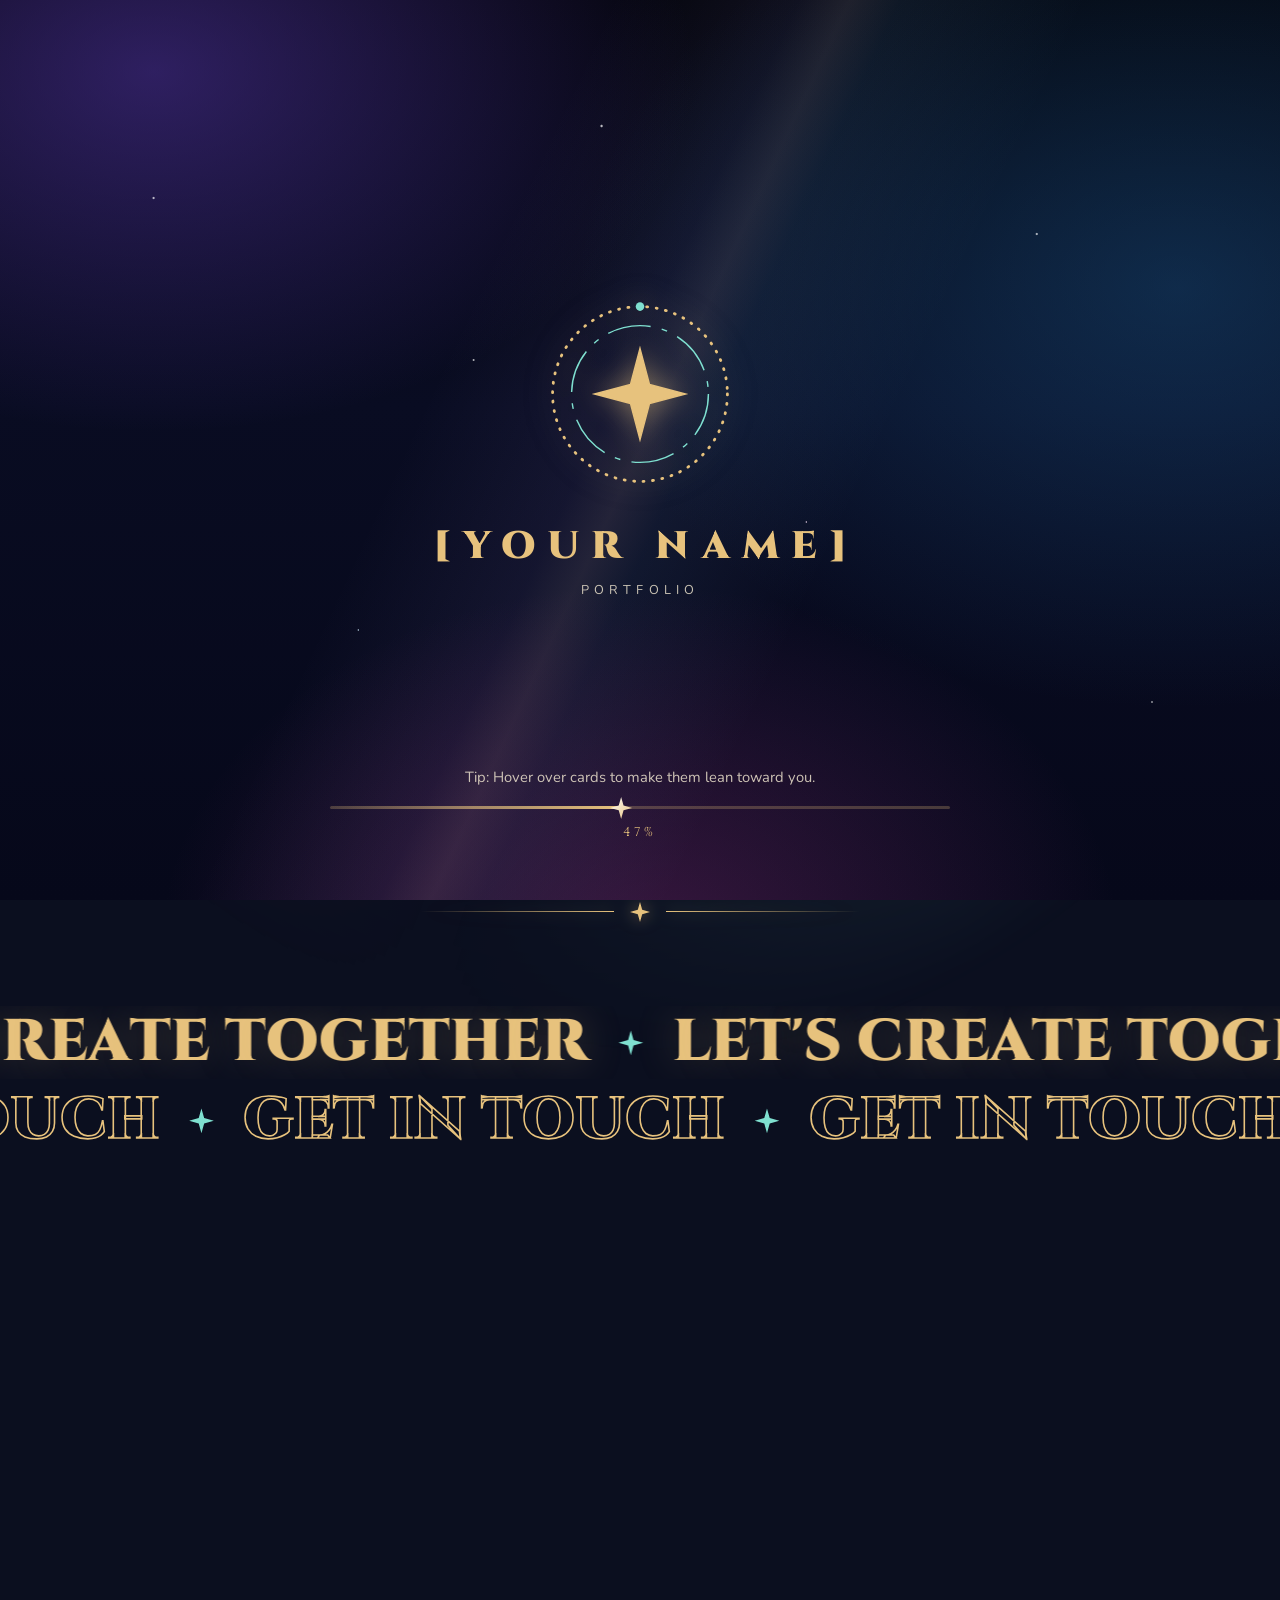
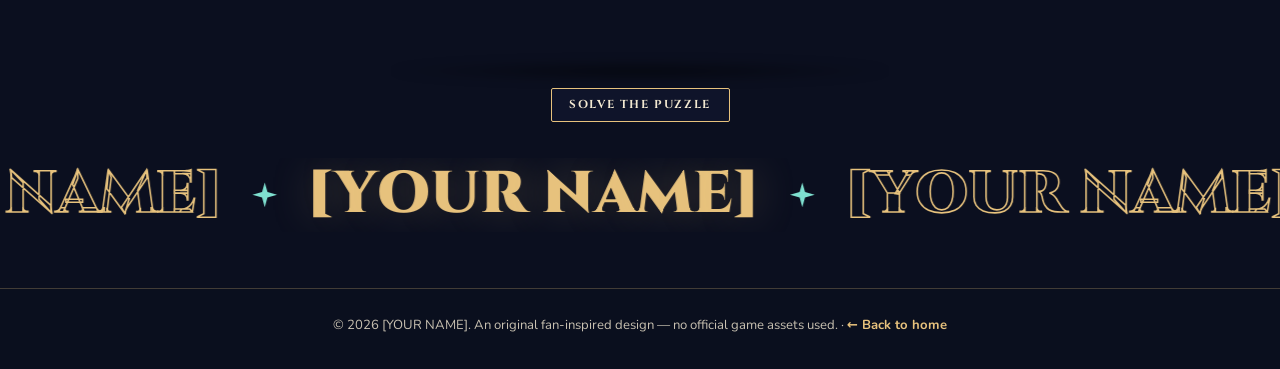
==== work.html @ ecc092e2 "redo some" ====
<!DOCTYPE html>
<!--
  =====================================================================
  GENSHIN-INSPIRED PORTFOLIO  —  PAGE 2 of 2: work.html
  (Showcase + Contact.  Page 1 = index.html has Hero, About, Skills)
  =====================================================================
  QUICK EDIT GUIDE (full details in README.md)
  1. Search this file for "[" to find every placeholder in [BRACKETS].
  2. Every button link is marked with a  🔗  comment.
  3. No inline <style> or <script> is used; everything is linked below.
  =====================================================================
-->
<html lang="en" class="no-js">
<head>
  <meta charset="utf-8">
  <meta name="viewport" content="width=device-width, initial-scale=1">
  <title>Work &amp; Contact — [YOUR NAME]</title>
  <meta name="description" content="[Selected projects by YOUR NAME, and how to get in touch.]">
  <meta name="theme-color" content="#0b0f1f">

  <link rel="preconnect" href="https://fonts.googleapis.com">
  <link rel="preconnect" href="https://fonts.gstatic.com" crossorigin>
  <link href="https://fonts.googleapis.com/css2?family=Cinzel:wght@500;700;900&family=Nunito:wght@400;600;700&display=swap" rel="stylesheet">

  <link rel="stylesheet" href="style.css">

  <script src="js/loader.js"></script>
  <script src="js/theme.js"></script>
  <script src="js/scrollfx.js" defer></script>
  <script src="js/main.js" defer></script>
  <script src="js/meteors.js" defer></script>
  <script src="js/wind.js" defer></script>
  <script src="js/cursor.js" defer></script>
  <script src="js/card3d.js" defer></script>
  <script src="js/puzzle.js" defer></script>
  <script src="js/showcase.js" defer></script>
  <script src="js/marquee.js" defer></script>
</head>

<body>

  <!-- ===== LOADING SCREEN (js/loader.js fills the bar and fades this out) ===== -->
  <div id="loader" role="status" aria-live="polite" aria-label="Loading">
    <div class="ld-sky" aria-hidden="true"></div>
    <div class="ld-center">
      <svg class="ld-emblem" viewBox="0 0 200 200" aria-hidden="true" focusable="false">
        <circle class="r1" cx="100" cy="100" r="92"/>
        <circle class="r2" cx="100" cy="100" r="72"/>
        <g class="orbit"><circle class="orb" cx="100" cy="8" r="4.5"/></g>
        <path class="core" d="M100 52 110 90 148 100 110 110 100 148 90 110 52 100 90 90Z"/>
      </svg>
      <p class="ld-name">[YOUR NAME]</p>
      <p class="ld-sub">Portfolio</p>
    </div>
    <div class="ld-bottom">
      <p class="ld-tip" id="ld-tip">Tip: Hover over cards to make them lean toward you.</p>
      <div class="ld-bar" id="ld-bar"><i></i><b></b></div>
      <p class="ld-pct"><span id="ld-pct">0</span>%</p>
    </div>
  </div>
  <a class="skip-link" href="#showcase">Skip to content</a>

  <div id="bg-base" aria-hidden="true"></div>
  <div id="bg-galaxy" aria-hidden="true"></div>
  <div id="bg-constellation" aria-hidden="true"></div>
  <div id="bg-clouds" aria-hidden="true"></div>
  <div id="bg-scenery" aria-hidden="true"></div>
  <!-- LIGHT mode only: the windmill on the hill (fan spins, tower sways) -->
  <div id="bg-windmill" aria-hidden="true">
    <svg viewBox="0 0 120 170" focusable="false">
      <path d="M38 164 46 74h28l8 90Z" fill="#f6efdc" stroke="#d4a64a" stroke-width="1.5"/>
      <path d="M42 74 60 52l18 22Z" fill="#42a8b8" stroke="#d4a64a" stroke-width="1.2"/>
      <rect x="55" y="132" width="10" height="32" rx="5" fill="#d9c89a"/>
      <rect x="55" y="90" width="10" height="14" rx="2" fill="#9fd8ea"/>
      <g class="wm-fan" fill="#fffaf0" stroke="#d4a64a" stroke-width="1.1">
        <g><rect x="58.5" y="12" width="3" height="54"/><rect x="61.5" y="14" width="13" height="22"/></g>
        <g transform="rotate(90 60 66)"><rect x="58.5" y="12" width="3" height="54"/><rect x="61.5" y="14" width="13" height="22"/></g>
        <g transform="rotate(180 60 66)"><rect x="58.5" y="12" width="3" height="54"/><rect x="61.5" y="14" width="13" height="22"/></g>
        <g transform="rotate(270 60 66)"><rect x="58.5" y="12" width="3" height="54"/><rect x="61.5" y="14" width="13" height="22"/></g>
      </g>
      <circle cx="60" cy="66" r="5" fill="#d4a64a"/>
    </svg>
  </div>
  <canvas id="meteor-canvas" aria-hidden="true"></canvas>
  <canvas id="wind-canvas" aria-hidden="true"></canvas>
  <div id="bg-vignette" aria-hidden="true"></div>

  <!-- ===== NAVBAR ===== -->
  <header class="site-header" id="site-header">
    <div class="nav-inner">
      <a class="brand" href="index.html" aria-label="[YOUR NAME] — back to home page">
        <svg class="brand-star" viewBox="0 0 24 24" aria-hidden="true" focusable="false"><path d="M12 0 15 9 24 12 15 15 12 24 9 15 0 12 9 9Z"/></svg>
        <span>[YOUR NAME]</span>
      </a>

      <nav id="nav-menu" class="nav-links" aria-label="Main">
        <a href="index.html">Home</a>
        <a href="index.html#about">About</a>
        <a href="index.html#skills">Skills</a>
        <a href="#showcase" class="is-active">Work</a>
        <a href="#contact">Contact</a>
      </nav>

      <div class="nav-actions">
        <button class="theme-toggle" id="theme-toggle" type="button" aria-label="Switch to light mode" aria-pressed="false">
          <svg class="icon-sun" viewBox="0 0 24 24" aria-hidden="true" focusable="false"><circle cx="12" cy="12" r="4.2"/><path d="M12 2.5v2.6M12 18.9v2.6M2.5 12h2.6M18.9 12h2.6M5.3 5.3l1.8 1.8M16.9 16.9l1.8 1.8M5.3 18.7l1.8-1.8M16.9 7.1l1.8-1.8"/></svg>
          <svg class="icon-moon" viewBox="0 0 24 24" aria-hidden="true" focusable="false"><path d="M20 14.5A8.5 8.5 0 1 1 9.5 4a7 7 0 0 0 10.5 10.5Z"/></svg>
        </button>
        <button class="nav-toggle" id="nav-toggle" type="button" aria-expanded="false" aria-controls="nav-menu" aria-label="Open menu">
          <span></span><span></span><span></span>
        </button>
      </div>
    </div>
  </header>

  <main>
    <!-- =================== 4. SHOWCASE (one belt) =================== -->
    <section class="section section--wide section--first" id="showcase" aria-labelledby="showcase-title" data-showcase>
      <div class="container">
        <header class="section-head section-head--row reveal">
          <div>
            <p class="eyebrow">✦ Showcase</p>
            <h2 id="showcase-title">Chronicles of Past Journeys</h2>
          </div>
          <div class="showcase-controls">
            <button class="arrow-btn" type="button" data-prev aria-label="Previous projects">
              <svg viewBox="0 0 24 24" aria-hidden="true" focusable="false"><path d="M15 4 7 12l8 8" /></svg>
            </button>
            <button class="arrow-btn" type="button" data-next aria-label="Next projects">
              <svg viewBox="0 0 24 24" aria-hidden="true" focusable="false"><path d="m9 4 8 8-8 8" /></svg>
            </button>
          </div>
        </header>
      </div>

      <div class="showcase-viewport" id="showcase-row-1" data-row data-speed="40"
           tabindex="0" role="region" aria-roledescription="carousel"
           aria-label="Projects carousel. Use the left and right arrow keys to scroll.">
        <ul class="showcase-track">

          <!-- Each <li class="project-slot"> is one card. Copy one to add more. -->
          <li class="project-slot">
            <article class="project-card panel">
              <!-- IMAGE: replace the thumb contents with <img src="images/project-1.jpg" alt="[Describe project 1]"> -->
              <div class="project-thumb"><span>[PROJECT IMAGE 1]</span></div>
              <div class="project-body">
                <h3>[Project Title 1]</h3>
                <p>[One or two sentences describing this project and your role.]</p>
                <!-- 🔗 YOUR LINK: change the href below -->
                <a class="btn btn--small" href="https://example.com/[project-1]" target="_blank" rel="noopener">View project <span aria-hidden="true">→</span></a>
              </div>
            </article>
          </li>

          <li class="project-slot">
            <article class="project-card panel">
              <div class="project-thumb"><span>[PROJECT IMAGE 2]</span></div>
              <div class="project-body">
                <h3>[Project Title 2]</h3>
                <p>[One or two sentences describing this project and your role.]</p>
                <!-- 🔗 YOUR LINK -->
                <a class="btn btn--small" href="https://example.com/[project-2]" target="_blank" rel="noopener">View project <span aria-hidden="true">→</span></a>
              </div>
            </article>
          </li>

          <li class="project-slot">
            <article class="project-card panel">
              <div class="project-thumb"><span>[PROJECT IMAGE 3]</span></div>
              <div class="project-body">
                <h3>[Project Title 3]</h3>
                <p>[One or two sentences describing this project and your role.]</p>
                <!-- 🔗 YOUR LINK -->
                <a class="btn btn--small" href="https://example.com/[project-3]" target="_blank" rel="noopener">View project <span aria-hidden="true">→</span></a>
              </div>
            </article>
          </li>

          <li class="project-slot">
            <article class="project-card panel">
              <div class="project-thumb"><span>[PROJECT IMAGE 4]</span></div>
              <div class="project-body">
                <h3>[Project Title 4]</h3>
                <p>[One or two sentences describing this project and your role.]</p>
                <!-- 🔗 YOUR LINK -->
                <a class="btn btn--small" href="https://example.com/[project-4]" target="_blank" rel="noopener">View project <span aria-hidden="true">→</span></a>
              </div>
            </article>
          </li>

          <li class="project-slot">
            <article class="project-card panel">
              <div class="project-thumb"><span>[PROJECT IMAGE 5]</span></div>
              <div class="project-body">
                <h3>[Project Title 5]</h3>
                <p>[One or two sentences describing this project and your role.]</p>
                <!-- 🔗 YOUR LINK -->
                <a class="btn btn--small" href="https://example.com/[project-5]" target="_blank" rel="noopener">View project <span aria-hidden="true">→</span></a>
              </div>
            </article>
          </li>

          <li class="project-slot">
            <article class="project-card panel">
              <div class="project-thumb"><span>[PROJECT IMAGE 6]</span></div>
              <div class="project-body">
                <h3>[Project Title 6]</h3>
                <p>[One or two sentences describing this project and your role.]</p>
                <!-- 🔗 YOUR LINK -->
                <a class="btn btn--small" href="https://example.com/[project-6]" target="_blank" rel="noopener">View project <span aria-hidden="true">→</span></a>
              </div>
            </article>
          </li>

        </ul>
      </div>
    </section>

    <div class="star-divider" aria-hidden="true"><span></span><i></i><span></span></div>

    <!-- =================== 5. CONTACT + PASSING-BY TEXT =================== -->
    <section class="contact" id="contact" aria-labelledby="contact-title">

      <!-- Passing-by strips (decorative). Each phrase is short so it fits fully on screen.
           Edit the words inside each .m-item. -->
      <div class="marquee-rows" aria-hidden="true">
        <div class="marquee-row" data-marquee data-speed="55" data-dir="1">
          <div class="marquee-track"><div class="marquee-set">
            <span class="m-item m-solid">Let's create together</span><span class="m-star"></span>
          </div></div>
        </div>
        <div class="marquee-row" data-marquee data-speed="45" data-dir="-1">
          <div class="marquee-track"><div class="marquee-set">
            <span class="m-item m-outline">Get in touch</span><span class="m-star"></span>
          </div></div>
        </div>
      </div>

      <!-- 3D floating contact card -->
      <div class="scene3d contact-scene fd-1">
        <div class="float3d">
          <div class="tilt3d" data-tilt-card>
            <span class="plate plate--2" aria-hidden="true"></span>
            <span class="plate plate--1" aria-hidden="true"></span>
            <div class="contact-card panel">
              <p class="eyebrow">✦ Contact</p>
              <h2 id="contact-title">Begin a New Journey</h2>
              <p>[A short message inviting people to reach out — collaborations, jobs, or just to say hello.]</p>

              <!-- 🔗 YOUR LINKS: change each href (the link) AND the [text] shown under the name -->
              <ul class="contact-links">
                <li><a href="mailto:you@example.com">Email <span>[you@example.com]</span></a></li>
                <li><a href="https://github.com/[username]" target="_blank" rel="noopener">GitHub <span>[@username]</span></a></li>
                <li><a href="https://facebook.com/[username]" target="_blank" rel="noopener">Facebook <span>[/username]</span></a></li>
              </ul>
              <span class="sheen" aria-hidden="true"></span>
            </div>
            <span class="depth-star depth-star--a" aria-hidden="true"></span>
            <span class="depth-star depth-star--b" aria-hidden="true"></span>
          </div>
        </div>
        <span class="ground-shadow" aria-hidden="true"></span>
      </div>

      <div class="marquee-rows" aria-hidden="true">
        <div class="marquee-row" data-marquee data-speed="65" data-dir="1">
          <div class="marquee-track"><div class="marquee-set">
            <span class="m-item m-outline">[Your Name]</span><span class="m-star"></span>
            <span class="m-item m-solid">[Your Name]</span><span class="m-star"></span>
          </div></div>
        </div>
      </div>
    </section>
  </main>

  <footer class="site-footer">
    <p>© <span id="year">2026</span> [YOUR NAME]. An original fan-inspired design — no official game assets used. · <a href="index.html">← Back to home</a></p>
  </footer>
</body>
</html>
---- style.css ----
/* =====================================================================
   style.css — Genshin-inspired portfolio
   Dark mode  = deep space / galaxy
   Light mode = Mondstadt sky, hills and passing winds
   =====================================================================
   TABLE OF CONTENTS
   1. Design tokens (colors, fonts, BOTH themes)  <-- EDIT COLORS HERE
   2. Reset, base, text levitate + glow
   3. Background layers (galaxy, clouds, hills, canvases, vignette)
   4. Shared components (panel, galaxy buttons, dividers, 3D scenes)
   5. Navbar + theme toggle
   6. Hero (3D text layers)
   7. About (3D floating photo + stats)
   8. Skills
   9. Showcase carousel
  10. Contact (3D card) + passing-by marquee
  11. Custom cursor
  12. Footer
  13. Responsive breakpoints
  14. Reduced motion
   ===================================================================== */

/* ---------- 1. DESIGN TOKENS ---------- */
:root {
  color-scheme: dark;

  /* Palette (dark theme = default) */
  --navy-900: #0b0f1f;
  --navy-800: #151a33;
  --gold: #e7c27d;
  --gold-deep: #d4a64a;
  --teal: #7fe0d0;       /* Anemo accent */
  --violet: #a98bff;     /* Electro glow */

  /* Same colors as "r,g,b" so we can add transparency: rgba(var(--gold-rgb), .4) */
  --gold-rgb: 231, 194, 125;
  --teal-rgb: 127, 224, 208;
  --violet-rgb: 169, 139, 255;
  --ink-rgb: 11, 15, 31;
  --shadow-rgb: 0, 0, 0;

  /* Text */
  --text: #f3e9d2;
  --text-soft: rgba(243, 233, 210, 0.82);
  --heading: #f3e9d2;
  --text-glow: rgba(231, 194, 125, 0.6);
  --sel-text: #ffffff;

  /* Surfaces */
  --glass: rgba(21, 26, 51, 0.62);
  --glass-strong: rgba(11, 15, 31, 0.78);
  --hairline: rgba(231, 194, 125, 0.45);
  --nav-bg: rgba(11, 15, 31, 0.35);
  --nav-bg-scrolled: rgba(11, 15, 31, 0.8);
  --menu-bg: rgba(11, 15, 31, 0.95);
  --btn-bg: rgba(21, 26, 51, 0.55);
  --round-btn-bg: rgba(21, 26, 51, 0.6);
  --thumb-base: #151a33;
  --footer-bg: rgba(11, 15, 31, 0.6);

  /* Hero name gradient */
  --name-grad: linear-gradient(180deg, #fff6df 0%, #e7c27d 55%, #d4a64a 100%);
  --name-glow: #7fe0d0;

  /* Page background (dark = deep space with nebulae) */
  --bg-base:
    radial-gradient(900px 600px at 12% 8%, rgba(88, 56, 176, 0.5), transparent 60%),
    radial-gradient(1000px 700px at 92% 32%, rgba(28, 96, 150, 0.38), transparent 60%),
    radial-gradient(800px 600px at 50% 105%, rgba(160, 54, 140, 0.32), transparent 60%),
    linear-gradient(115deg, transparent 36%, rgba(180, 160, 255, 0.07) 47%, rgba(255, 230, 255, 0.11) 50%, rgba(140, 200, 255, 0.07) 53%, transparent 64%),
    linear-gradient(180deg, #04050d 0%, #090c22 45%, #06081a 100%);
  --vignette: radial-gradient(ellipse at center, transparent 50%, rgba(2, 3, 10, 0.8) 100%);

  /* Fonts */
  --font-display: 'Cinzel', 'Marcellus', Georgia, serif;
  --font-body: 'Nunito', 'Poppins', system-ui, -apple-system, 'Segoe UI', sans-serif;

  /* Layout */
  --nav-h: 68px;
  --maxw: 1180px;
  --pad-x: clamp(1rem, 4vw, 2.5rem);

  /* Shapes */
  --star-clip: polygon(50% 0%, 61% 39%, 100% 50%, 61% 61%, 50% 100%, 39% 61%, 0% 50%, 39% 39%);
  --corner: url("data:image/svg+xml,%3Csvg xmlns='http://www.w3.org/2000/svg' width='12' height='12' viewBox='0 0 12 12'%3E%3Cpath d='M6 0L12 6L6 12L0 6Z' fill='%23e7c27d'/%3E%3C/svg%3E");

  /* The "galaxy" painted inside buttons on hover (same in both themes) */
  --galaxy:
    radial-gradient(2px 2px at 14% 26%, #fff 40%, transparent 60%),
    radial-gradient(1.5px 1.5px at 34% 72%, #fff 40%, transparent 60%),
    radial-gradient(2px 2px at 58% 30%, #cfeeff 40%, transparent 60%),
    radial-gradient(1.5px 1.5px at 76% 64%, #fff 40%, transparent 60%),
    radial-gradient(2px 2px at 88% 22%, #ffe3fb 40%, transparent 60%),
    radial-gradient(1.5px 1.5px at 46% 50%, #fff 40%, transparent 60%),
    conic-gradient(from 20deg at 50% 50%, #1b1450, #5b3fd0 18%, #1f6f8f 36%, #0e1236 52%, #b04fb0 70%, #3a2a8f 86%, #1b1450);
}

/* Light theme = Mondstadt */
:root[data-theme="light"] {
  color-scheme: light;

  --gold: #b9892c;
  --gold-deep: #9a7020;
  --teal: #138f82;
  --violet: #6f52e6;

  --gold-rgb: 185, 137, 44;
  --teal-rgb: 19, 143, 130;
  --violet-rgb: 111, 82, 230;
  --ink-rgb: 255, 255, 255;
  --shadow-rgb: 40, 80, 110;

  --text: #1f2d4d;
  --text-soft: rgba(31, 45, 77, 0.86);
  --heading: #14234a;
  --text-glow: rgba(19, 143, 130, 0.55);
  --sel-text: #14234a;

  --glass: rgba(255, 255, 255, 0.55);
  --glass-strong: rgba(255, 255, 255, 0.82);
  --hairline: rgba(185, 137, 44, 0.6);
  --nav-bg: rgba(255, 255, 255, 0.4);
  --nav-bg-scrolled: rgba(255, 255, 255, 0.8);
  --menu-bg: rgba(238, 250, 255, 0.97);
  --btn-bg: rgba(255, 255, 255, 0.55);
  --round-btn-bg: rgba(255, 255, 255, 0.65);
  --thumb-base: #dff3ff;
  --footer-bg: rgba(255, 255, 255, 0.55);

  --name-grad: linear-gradient(180deg, #e2b24a 0%, #b9892c 50%, #7d5714 100%);
  --name-glow: #ffffff;

  --bg-base:
    radial-gradient(800px 380px at 18% 12%, rgba(255, 255, 255, 0.95), transparent 70%),
    radial-gradient(900px 460px at 82% 4%, rgba(255, 255, 255, 0.65), transparent 70%),
    linear-gradient(180deg, #68c1f4 0%, #9edcfb 38%, #d3f0ff 72%, #eaf9f0 100%);
  --vignette: radial-gradient(ellipse at center, transparent 60%, rgba(255, 255, 255, 0.3) 100%);
}

/* ---------- 2. RESET, BASE, TEXT LEVITATE + GLOW ---------- */
*, *::before, *::after { box-sizing: border-box; }

html {
  scroll-behavior: smooth;
  -webkit-text-size-adjust: 100%;
  background: var(--navy-900);
}

body {
  margin: 0;
  font-family: var(--font-body);
  font-size: clamp(1rem, 0.95rem + 0.25vw, 1.1rem);
  line-height: 1.7;
  color: var(--text);
  background: transparent;
  overflow-x: hidden;
}
body.no-scroll { overflow: hidden; }

main { position: relative; z-index: 1; }

img, svg { max-width: 100%; }
ul { margin: 0; padding: 0; list-style: none; }
h1, h2, h3, p { margin: 0; }
a { color: var(--gold); text-decoration: none; }

:focus-visible {
  outline: 2px solid var(--teal);
  outline-offset: 3px;
  border-radius: 2px;
}

.skip-link {
  position: fixed; top: -100px; left: 1rem; z-index: 200;
  padding: .6rem 1rem; background: var(--gold); color: #0b0f1f;
  font-weight: 700; border-radius: 4px;
}
.skip-link:focus { top: 1rem; }

/* Highlighting (selecting) text makes it glow gently */
::selection {
  background: rgba(var(--gold-rgb), 0.35);
  color: var(--sel-text);
  text-shadow: 0 0 10px var(--text-glow);
}

/* Hovering text: it levitates a few pixels and glows softly.
   (Uses the separate "translate" property so it never fights the 3D effects.) */
:is(h2, h3, p, .eyebrow, .stat strong, .stat span, .brand span, .hero-name) {
  transition: translate .45s cubic-bezier(.2, .8, .2, 1), text-shadow .45s ease;
}
:is(h2, h3, p, .eyebrow, .stat strong, .stat span, .brand span):hover {
  translate: 0 -3px;
  text-shadow: 0 0 14px var(--text-glow), 0 0 30px rgba(var(--gold-rgb), 0.25);
}
.hero-name:hover { translate: 0 -5px; }
.hero-name .layer-main { transition: filter .45s ease; }
.hero-name:hover .layer-main { filter: drop-shadow(0 0 16px rgba(var(--gold-rgb), 0.6)); }

/* ---------- 3. BACKGROUND LAYERS ---------- */
#bg-base, #bg-galaxy, #bg-constellation, #bg-clouds, #bg-scenery,
#bg-vignette, #meteor-canvas, #wind-canvas {
  position: fixed; pointer-events: none;
}
#bg-base { inset: 0; z-index: -8; background: var(--bg-base); }

/* DARK: slowly turning galaxy */
#bg-galaxy {
  z-index: -7;
  left: 50%; top: 40%;
  width: 125vmax; height: 125vmax;
  margin: -62.5vmax 0 0 -62.5vmax;
  border-radius: 50%;
  background:
    radial-gradient(circle, rgba(255, 240, 220, 0.4) 0, rgba(255, 200, 150, 0.12) 4%, transparent 14%),
    conic-gradient(from 0deg,
      transparent 0deg, rgba(var(--violet-rgb), 0.3) 40deg, transparent 90deg,
      rgba(var(--teal-rgb), 0.22) 150deg, transparent 200deg,
      rgba(235, 110, 190, 0.28) 250deg, transparent 310deg,
      rgba(var(--violet-rgb), 0.22) 340deg, transparent 360deg);
  -webkit-mask-image: radial-gradient(circle, #000 0, rgba(0, 0, 0, 0.8) 25%, transparent 62%);
  mask-image: radial-gradient(circle, #000 0, rgba(0, 0, 0, 0.8) 25%, transparent 62%);
  animation: galaxy-rotate 280s linear infinite;
}
@keyframes galaxy-rotate { to { transform: rotate(360deg); } }

#bg-constellation {
  inset: 0; z-index: -6; opacity: 0.4;
  background-image: url("data:image/svg+xml,%3Csvg xmlns='http://www.w3.org/2000/svg' width='520' height='420' viewBox='0 0 520 420'%3E%3Cg fill='none' stroke='rgb(231,194,125)' stroke-opacity='0.22' stroke-width='1'%3E%3Cpolyline points='40,60 120,110 210,70 300,140 380,90'/%3E%3Cpolyline points='300,140 340,230 430,260 480,200'/%3E%3Cpolyline points='60,300 140,250 220,330 310,310'/%3E%3C/g%3E%3Cg fill='rgb(243,233,210)' fill-opacity='0.55'%3E%3Ccircle cx='40' cy='60' r='2'/%3E%3Ccircle cx='120' cy='110' r='2.5'/%3E%3Ccircle cx='210' cy='70' r='2'/%3E%3Ccircle cx='300' cy='140' r='3'/%3E%3Ccircle cx='380' cy='90' r='2'/%3E%3Ccircle cx='340' cy='230' r='2'/%3E%3Ccircle cx='430' cy='260' r='2.5'/%3E%3Ccircle cx='480' cy='200' r='2'/%3E%3Ccircle cx='60' cy='300' r='2'/%3E%3Ccircle cx='140' cy='250' r='2.5'/%3E%3Ccircle cx='220' cy='330' r='2'/%3E%3Ccircle cx='310' cy='310' r='2'/%3E%3C/g%3E%3C/svg%3E");
  background-size: 520px 420px;
}

/* LIGHT: drifting clouds (the element is 2 screens wide and slides half its width = seamless loop) */
#bg-clouds {
  top: 0; left: 0; height: 60vh; width: 200vw; z-index: -6;
  background:
    radial-gradient(ellipse 200px 60px at 10% 22%, rgba(255, 255, 255, 0.9), transparent 70%),
    radial-gradient(ellipse 280px 80px at 34% 12%, rgba(255, 255, 255, 0.8), transparent 70%),
    radial-gradient(ellipse 240px 70px at 58% 30%, rgba(255, 255, 255, 0.85), transparent 70%),
    radial-gradient(ellipse 320px 90px at 84% 16%, rgba(255, 255, 255, 0.8), transparent 70%);
  background-size: 100vw 100%;
  background-repeat: repeat-x;
  animation: clouds-drift 240s linear infinite;
}
@keyframes clouds-drift { to { transform: translateX(-100vw); } }

/* LIGHT: rolling green hills + windmill (original illustration, drawn in SVG) */
#bg-scenery {
  left: 0; right: 0; bottom: 0; height: min(44vh, 440px); z-index: -5;
  background: url("data:image/svg+xml,%3Csvg xmlns='http://www.w3.org/2000/svg' viewBox='0 0 1440 360' preserveAspectRatio='none'%3E%3Cpath d='M0 200C200 140 380 230 600 190C820 150 1000 230 1200 180C1320 150 1400 190 1440 175L1440 360L0 360Z' fill='%23b9e2c4' fill-opacity='.85'/%3E%3Cpath d='M0 250C240 190 420 290 700 240C960 195 1160 290 1440 225L1440 360L0 360Z' fill='%2398d4a8'/%3E%3Cpath d='M0 300C260 250 520 330 800 290C1060 255 1260 320 1440 280L1440 360L0 360Z' fill='%2378bf8e'/%3E%3C/svg%3E") 85% 100% / cover no-repeat;
}

#meteor-canvas, #wind-canvas { inset: 0; width: 100%; height: 100%; z-index: -4; }
#bg-vignette { inset: 0; z-index: -3; background: var(--vignette); }

/* Cross-fade between the two worlds */
#bg-galaxy, #bg-constellation, #meteor-canvas { opacity: 1; transition: opacity .8s ease; }
#bg-constellation { opacity: 0.4; }
#bg-clouds, #bg-scenery, #wind-canvas { opacity: 0; transition: opacity .8s ease; }
:root[data-theme="light"] #bg-galaxy,
:root[data-theme="light"] #bg-constellation,
:root[data-theme="light"] #meteor-canvas { opacity: 0; }
:root[data-theme="light"] #bg-clouds,
:root[data-theme="light"] #bg-scenery,
:root[data-theme="light"] #wind-canvas { opacity: 1; }

/* ---------- 4. SHARED COMPONENTS ---------- */
.container { max-width: var(--maxw); margin-inline: auto; }

.section {
  position: relative;
  padding: clamp(3.5rem, 9vw, 6.5rem) var(--pad-x);
  scroll-margin-top: var(--nav-h);
}
.section--first { padding-top: calc(var(--nav-h) + clamp(2rem, 6vw, 4rem)); }
.section--wide { padding-inline: 0; }
.section--wide > .container { padding-inline: var(--pad-x); }

.eyebrow {
  font-family: var(--font-display);
  letter-spacing: .3em;
  text-transform: uppercase;
  font-size: .78rem;
  color: var(--teal);
  margin-bottom: .6rem;
}

h2 {
  font-family: var(--font-display);
  font-weight: 700;
  font-size: clamp(1.8rem, 1.2rem + 3vw, 3.1rem);
  line-height: 1.15;
  letter-spacing: .03em;
  color: var(--heading);
}
h3 {
  font-family: var(--font-display);
  font-weight: 700;
  font-size: 1.15rem;
  letter-spacing: .05em;
  color: var(--gold);
}

.section-head { margin-bottom: clamp(2rem, 5vw, 3.2rem); }
.section-head--row {
  display: flex; flex-wrap: wrap; align-items: flex-end;
  justify-content: space-between; gap: 1.2rem;
}

/* Glassmorphism panel with gold hairline + diamond corners */
.panel {
  position: relative;
  background: var(--glass);
  -webkit-backdrop-filter: blur(14px) saturate(120%);
  backdrop-filter: blur(14px) saturate(120%);
  border: 1px solid var(--hairline);
  border-radius: 6px;
  box-shadow:
    0 10px 40px rgba(var(--shadow-rgb), 0.35),
    inset 0 0 0 4px rgba(var(--ink-rgb), 0.35),
    inset 0 0 0 5px rgba(var(--gold-rgb), 0.18);
  transition: box-shadow .35s ease, border-color .35s ease, transform .35s ease;
}
.panel::before {
  content: "";
  position: absolute; inset: -6px;
  pointer-events: none;
  background:
    var(--corner) top left / 12px 12px no-repeat,
    var(--corner) top right / 12px 12px no-repeat,
    var(--corner) bottom left / 12px 12px no-repeat,
    var(--corner) bottom right / 12px 12px no-repeat;
}
.panel:hover {
  border-color: var(--gold);
  box-shadow:
    0 10px 40px rgba(var(--shadow-rgb), 0.35),
    0 0 28px rgba(var(--gold-rgb), 0.3),
    inset 0 0 0 4px rgba(var(--ink-rgb), 0.35),
    inset 0 0 0 5px rgba(var(--gold-rgb), 0.3);
}

/* ----- BUTTONS: galaxy shine on hover -----
   Every button shares this block: .btn, round arrows, contact links, theme toggle, hamburger. */
.btn, .arrow-btn, .contact-links a, .theme-toggle, .nav-toggle {
  position: relative;
  isolation: isolate;
  overflow: hidden;
  -webkit-tap-highlight-color: transparent;
  transition: box-shadow .35s ease, color .3s ease, border-color .3s ease, transform .2s ease;
}
/* the swirling galaxy (a big square that slowly spins behind the label) */
.btn::before, .arrow-btn::before, .contact-links a::before, .theme-toggle::before, .nav-toggle::before {
  content: "";
  position: absolute; z-index: -1;
  left: 50%; top: 50%;
  width: 260%; aspect-ratio: 1;
  margin: -130% 0 0 -130%;
  background: var(--galaxy);
  opacity: 0;
  transition: opacity .4s ease;
  animation: galaxy-spin 10s linear infinite;
}
/* a diagonal shine that sweeps across */
.btn::after, .arrow-btn::after, .contact-links a::after, .theme-toggle::after, .nav-toggle::after {
  content: "";
  position: absolute; z-index: 1; top: 0; bottom: 0; left: 0; width: 45%;
  pointer-events: none;
  background: linear-gradient(100deg, transparent, rgba(255, 255, 255, 0.55), transparent);
  transform: translateX(-170%) skewX(-22deg);
}
@keyframes galaxy-spin { to { transform: rotate(360deg); } }

.btn:hover::before, .btn:focus-visible::before,
.arrow-btn:hover::before, .arrow-btn:focus-visible::before,
.contact-links a:hover::before, .contact-links a:focus-visible::before,
.theme-toggle:hover::before, .theme-toggle:focus-visible::before,
.nav-toggle:hover::before, .nav-toggle:focus-visible::before { opacity: 1; }

.btn:hover::after, .arrow-btn:hover::after, .contact-links a:hover::after,
.theme-toggle:hover::after, .nav-toggle:hover::after {
  transform: translateX(330%) skewX(-22deg);
  transition: transform .9s ease;
}

.btn:hover, .btn:focus-visible,
.arrow-btn:hover, .contact-links a:hover, .theme-toggle:hover, .nav-toggle:hover {
  box-shadow: 0 0 22px rgba(var(--violet-rgb), 0.65), 0 0 46px rgba(var(--teal-rgb), 0.35);
  border-color: #cdbcff;
}
.btn:active, .arrow-btn:active, .contact-links a:active, .theme-toggle:active { transform: scale(.96); }

.btn {
  display: inline-flex; align-items: center; justify-content: center; gap: .5rem;
  padding: .85rem 1.9rem;
  font-family: var(--font-display);
  font-weight: 700; font-size: .85rem;
  letter-spacing: .14em; text-transform: uppercase;
  color: var(--heading);
  background: var(--btn-bg);
  border: 1px solid var(--gold);
  border-radius: 2px;
  cursor: pointer;
}
.btn:hover, .btn:focus-visible { color: #fff; }
.btn--primary { color: #0b0f1f; background: linear-gradient(135deg, #f0cf8c, #d4a64a); }
.btn--primary:hover, .btn--primary:focus-visible { color: #fff; }
.btn--small { padding: .55rem 1.1rem; font-size: .72rem; }

/* Four-pointed star divider between sections */
.star-divider {
  display: flex; align-items: center; justify-content: center; gap: 1rem;
  max-width: 520px; margin: 0 auto; padding-inline: var(--pad-x);
  filter: drop-shadow(0 0 8px rgba(var(--gold-rgb), 0.6));
}
.star-divider span { flex: 1; height: 1px; background: linear-gradient(90deg, transparent, var(--gold)); }
.star-divider span:last-child { background: linear-gradient(270deg, transparent, var(--gold)); }
.star-divider i { display: block; width: 20px; height: 20px; background: var(--gold); clip-path: var(--star-clip); }

/* Scroll reveal (only hides content when JS is running) */
.js .reveal {
  opacity: 0;
  transform: translateY(28px);
  transition: opacity .8s ease, transform .8s ease, box-shadow .35s ease, border-color .35s ease;
  transition-delay: var(--d, 0s);
}
.js .reveal.is-visible { opacity: 1; transform: none; }

/* ----- 3D FLOATING SCENES (photo, stat cards, contact card) -----
   .scene3d  = perspective stage
   .float3d  = gentle bobbing + slow rotation (CSS animation)
   .tilt3d   = leans toward the mouse (card3d.js)
   .plate    = extra layers sitting behind the card for thickness/depth
   .depth-star = little stars floating IN FRONT of the card */
.scene3d { position: relative; perspective: 1100px; }
.float3d, .tilt3d { position: relative; transform-style: preserve-3d; }
.float3d { animation: float3d var(--fdur, 6.5s) ease-in-out var(--fd, 0s) infinite; will-change: transform; }
.tilt3d { transition: transform .35s ease-out; }
.fd-1 { --fdur: 6s;   --fd: 0s; }
.fd-2 { --fdur: 7.2s; --fd: -2.4s; }
.fd-3 { --fdur: 5.6s; --fd: -4s; }
.fd-4 { --fdur: 6.8s; --fd: -1.2s; }
@keyframes float3d {
  0%, 100% { transform: translate3d(0, 0, 0) rotateX(3deg) rotateY(-5deg); }
  50%      { transform: translate3d(0, -14px, 0) rotateX(-3deg) rotateY(5deg); }
}
@keyframes shadow-pulse {
  0%, 100% { transform: scale(1);   opacity: .9; }
  50%      { transform: scale(.8);  opacity: .5; }
}
.plate {
  position: absolute; inset: 0; pointer-events: none;
  border: 1px solid var(--hairline);
  border-radius: 6px;
  background: rgba(var(--gold-rgb), 0.1);
  transform: translate3d(var(--po, 14px), var(--po, 14px), var(--pz, -34px));
}
.plate--2 {
  opacity: .6;
  transform: translate3d(calc(var(--po, 14px) * 2), calc(var(--po, 14px) * 2), calc(var(--pz, -34px) * 2));
}
.ground-shadow {
  position: absolute; left: 10%; right: 10%; bottom: -30px; height: 22px;
  border-radius: 50%; pointer-events: none;
  background: radial-gradient(ellipse at center, rgba(var(--shadow-rgb), 0.5), transparent 70%);
  filter: blur(5px);
  animation: shadow-pulse var(--fdur, 6.5s) ease-in-out var(--fd, 0s) infinite;
}
.depth-star {
  position: absolute; pointer-events: none;
  width: 22px; height: 22px;
  background: linear-gradient(135deg, #fff3cf, var(--gold));
  clip-path: var(--star-clip);
  transform: translate3d(0, 0, 70px);
}
.depth-star--a { top: -12px; right: -10px; }
.depth-star--b { bottom: 18px; left: -14px; width: 14px; height: 14px; transform: translate3d(0, 0, 50px); }
.sheen {
  position: absolute; inset: 0; border-radius: inherit; pointer-events: none;
  background: radial-gradient(circle at var(--mx, 30%) var(--my, 20%), rgba(255, 255, 255, 0.28), transparent 55%);
}

/* ---------- 5. NAVBAR + THEME TOGGLE ---------- */
.site-header {
  position: fixed; inset: 0 0 auto 0; z-index: 100;
  height: var(--nav-h);
  display: flex; align-items: center;
  padding-inline: var(--pad-x);
  background: var(--nav-bg);
  -webkit-backdrop-filter: blur(12px);
  backdrop-filter: blur(12px);
  border-bottom: 1px solid rgba(var(--gold-rgb), 0.2);
  transition: background .3s ease, box-shadow .3s ease;
}
.site-header.is-scrolled { background: var(--nav-bg-scrolled); box-shadow: 0 6px 30px rgba(var(--shadow-rgb), 0.35); }
.nav-inner {
  width: 100%; max-width: var(--maxw); margin-inline: auto;
  display: flex; align-items: center; justify-content: space-between; gap: 1rem;
}
.brand {
  display: inline-flex; align-items: center; gap: .6rem;
  font-family: var(--font-display); font-weight: 700;
  letter-spacing: .12em; text-transform: uppercase;
  color: var(--heading); font-size: .95rem;
}
.brand-star { width: 20px; height: 20px; fill: var(--gold); filter: drop-shadow(0 0 6px rgba(var(--gold-rgb), 0.8)); }

.nav-actions { display: flex; align-items: center; gap: .6rem; }

.nav-toggle, .theme-toggle {
  position: relative; width: 44px; height: 44px; padding: 0;
  display: grid; place-items: center;
  border: 1px solid var(--hairline); border-radius: 50%;
  background: var(--round-btn-bg); cursor: pointer;
}
.theme-toggle svg { width: 22px; height: 22px; fill: none; stroke: var(--gold); stroke-width: 1.8; stroke-linecap: round; stroke-linejoin: round; transition: stroke .3s ease, transform .5s ease; }
.theme-toggle:hover svg { stroke: #fff; transform: rotate(25deg); }
/* show the icon of the mode you will switch TO */
.theme-toggle .icon-moon { display: none; }
:root[data-theme="light"] .theme-toggle .icon-moon { display: block; }
:root[data-theme="light"] .theme-toggle .icon-sun { display: none; }

/* Hamburger (mobile) */
.nav-toggle span {
  position: absolute; left: 12px; right: 12px; height: 2px;
  background: var(--gold); border-radius: 2px;
  transition: transform .3s ease, opacity .2s ease, top .3s ease, background .3s ease;
}
.nav-toggle:hover span { background: #fff; }
.nav-toggle span:nth-child(1) { top: 15px; }
.nav-toggle span:nth-child(2) { top: 21px; }
.nav-toggle span:nth-child(3) { top: 27px; }
.nav-open .nav-toggle span:nth-child(1) { top: 21px; transform: rotate(45deg); }
.nav-open .nav-toggle span:nth-child(2) { opacity: 0; }
.nav-open .nav-toggle span:nth-child(3) { top: 21px; transform: rotate(-45deg); }

/* Mobile dropdown menu */
.nav-links {
  position: absolute; top: 100%; left: 0; right: 0;
  display: flex; flex-direction: column; gap: .2rem;
  padding: 1rem var(--pad-x) 1.5rem;
  background: var(--menu-bg);
  border-bottom: 1px solid var(--hairline);
  opacity: 0; visibility: hidden; transform: translateY(-10px);
  transition: opacity .3s ease, transform .3s ease, visibility .3s;
}
.nav-open .nav-links { opacity: 1; visibility: visible; transform: none; }

.nav-links a {
  position: relative;
  padding: .7rem 1rem;
  font-family: var(--font-display); font-weight: 600;
  letter-spacing: .14em; text-transform: uppercase; font-size: .85rem;
  color: var(--text-soft);
  transition: color .25s ease;
}
.nav-links a::after {
  content: "";
  position: absolute; left: 50%; bottom: .25rem;
  width: 0; height: 2px;
  background: linear-gradient(90deg, transparent, var(--gold), transparent);
  transition: width .3s ease, left .3s ease;
}
.nav-links a:hover, .nav-links a.is-active { color: var(--gold); }
.nav-links a:hover::after, .nav-links a.is-active::after { width: 70%; left: 15%; }

/* ---------- 6. HERO ---------- */
.hero {
  position: relative;
  min-height: 100vh; min-height: 100svh;
  display: grid; place-items: center;
  padding: calc(var(--nav-h) + 2rem) var(--pad-x) 3rem;
  text-align: center;
  scroll-margin-top: 0;
}
.hero-stage { perspective: 1000px; width: 100%; max-width: 1000px; padding: 1.5rem 0; }
.hero-text { transform-style: preserve-3d; will-change: transform; }
.hero-text > * { animation: fade-in 1.1s ease both; }
.hero-text > :nth-child(2) { animation-delay: .15s; }
.hero-text > :nth-child(3) { animation-delay: .3s; }
.hero-text > :nth-child(4) { animation-delay: .45s; }
@keyframes fade-in { from { opacity: 0; } to { opacity: 1; } }

.hero-eyebrow {
  font-family: var(--font-display);
  letter-spacing: .35em; text-transform: uppercase;
  font-size: clamp(.7rem, .6rem + .6vw, .95rem);
  color: var(--teal);
  margin-bottom: 1rem;
}
.hero-name {
  position: relative;
  display: block;
  font-family: var(--font-display); font-weight: 900;
  font-size: clamp(2.6rem, 1rem + 9vw, 7.2rem);
  line-height: 1.05; letter-spacing: .04em; text-transform: uppercase;
  transform-style: preserve-3d;
  margin-bottom: 1.2rem;
}
.layer { display: block; will-change: transform; }
.layer-main {
  position: relative;
  background: var(--name-grad);
  -webkit-background-clip: text; background-clip: text;
  -webkit-text-fill-color: transparent; color: transparent;
}
.layer-glow, .layer-shadow { position: absolute; inset: 0; width: 100%; pointer-events: none; user-select: none; }
.layer-glow { color: var(--name-glow); filter: blur(16px); opacity: .6; }
.layer-shadow {
  color: rgba(var(--gold-rgb), 0.4);
  text-shadow:
    1px 1px 0 rgba(var(--teal-rgb), .45),
    2px 2px 0 rgba(var(--teal-rgb), .40),
    3px 3px 0 rgba(var(--teal-rgb), .35),
    4px 4px 0 rgba(var(--teal-rgb), .30),
    5px 5px 0 rgba(var(--teal-rgb), .25),
    6px 6px 0 rgba(var(--teal-rgb), .20),
    8px 8px 0 rgba(var(--teal-rgb), .14),
    10px 10px 0 rgba(var(--teal-rgb), .08);
}
.hero-tagline { max-width: 40ch; margin: 0 auto 2rem; font-size: clamp(1.05rem, .95rem + .7vw, 1.4rem); color: var(--text-soft); }
.hero-cta { display: flex; flex-wrap: wrap; justify-content: center; gap: 1rem; }

/* ---------- 7. ABOUT ---------- */
.about-grid { display: grid; gap: clamp(2.5rem, 6vw, 3.5rem); align-items: center; }

.photo-scene { width: min(100%, 340px); justify-self: center; padding-bottom: 36px; }
.photo-card { margin: 0; padding: .8rem; }
.photo-placeholder {
  display: grid; place-items: center;
  aspect-ratio: 4 / 5;
  border-radius: 3px;
  border: 1px solid rgba(var(--gold-rgb), 0.35);
  background:
    radial-gradient(circle at 30% 20%, rgba(var(--violet-rgb), 0.35), transparent 55%),
    radial-gradient(circle at 70% 85%, rgba(var(--teal-rgb), 0.28), transparent 55%),
    var(--thumb-base);
  font-family: var(--font-display); letter-spacing: .2em; color: var(--gold); text-align: center;
}
.photo-card img { display: block; width: 100%; height: auto; aspect-ratio: 4 / 5; object-fit: cover; border-radius: 3px; }

.about-copy > * + * { margin-top: 1rem; }
.about-copy .lead {
  font-family: var(--font-display);
  font-size: clamp(1.2rem, 1rem + 1vw, 1.65rem);
  line-height: 1.4; color: var(--gold);
}
.stats {
  --po: 7px; --pz: -22px;
  display: grid; grid-template-columns: repeat(3, 1fr);
  gap: 1.2rem; margin-top: 2.4rem !important;
}
.stats .scene3d { padding-bottom: 16px; perspective: 700px; }
.stats .ground-shadow { bottom: -4px; height: 12px; }
.stat { padding: 1rem .6rem; text-align: center; }
.stat strong {
  display: block;
  font-family: var(--font-display); font-weight: 900;
  font-size: clamp(1.6rem, 1.1rem + 2vw, 2.4rem);
  color: var(--gold); line-height: 1.1;
}
.stat span { font-size: .8rem; color: var(--text-soft); letter-spacing: .05em; }

/* ---------- 8. SKILLS ---------- */
.skills-grid { display: grid; gap: 1.6rem; grid-template-columns: 1fr; }
.skill-card { padding: 1.6rem 1.5rem 1.8rem; }
.skill-card:hover { transform: translateY(-4px); }
.skill-card h3 { margin: .6rem 0 .5rem; }
.skill-card p { font-size: .95rem; color: var(--text-soft); }

.constellation { width: 100%; max-width: 160px; height: auto; display: block; overflow: visible; }
.constellation polyline { fill: none; stroke: rgba(var(--gold-rgb), 0.6); stroke-width: 1; stroke-dasharray: 4 4; }
.constellation circle { fill: var(--gold); filter: drop-shadow(0 0 4px var(--gold)); animation: twinkle 3.2s ease-in-out infinite; }
.constellation circle:nth-of-type(2n) { animation-delay: -1.1s; fill: var(--teal); filter: drop-shadow(0 0 4px var(--teal)); }
.constellation circle:nth-of-type(3n) { animation-delay: -2.1s; }
@keyframes twinkle { 0%, 100% { opacity: .45; } 50% { opacity: 1; } }

.page-cta { display: flex; justify-content: center; margin-top: clamp(2.2rem, 5vw, 3.2rem); }

/* ---------- 9. SHOWCASE CAROUSEL ---------- */
.showcase-controls { display: flex; gap: .7rem; }
.arrow-btn {
  width: 46px; height: 46px; padding: 0; display: grid; place-items: center;
  border: 1px solid var(--gold); border-radius: 50%;
  background: var(--round-btn-bg); cursor: pointer;
}
.arrow-btn svg { width: 22px; height: 22px; fill: none; stroke: var(--gold); stroke-width: 2; stroke-linecap: round; stroke-linejoin: round; transition: stroke .3s ease; }
.arrow-btn:hover svg { stroke: #fff; }

.showcase-viewport {
  --card-w: clamp(250px, 72vw, 340px);
  position: relative;
  overflow: hidden;
  padding-block: 1.6rem;
  touch-action: pan-y;
  cursor: grab;
  -webkit-mask-image: linear-gradient(90deg, transparent 0, #000 9%, #000 91%, transparent 100%);
  mask-image: linear-gradient(90deg, transparent 0, #000 9%, #000 91%, transparent 100%);
}
.showcase-viewport.is-dragging { cursor: grabbing; user-select: none; }
.showcase-track { position: relative; display: flex; gap: 1.5rem; width: max-content; will-change: transform; }
.project-slot { --glow: 0; flex: 0 0 var(--card-w); width: var(--card-w); will-change: transform; }
.project-slot .project-card { --glow: inherit; }
.project-card {
  --glow: 0;
  height: 100%;
  display: flex; flex-direction: column;
  box-shadow:
    0 10px 40px rgba(var(--shadow-rgb), 0.35),
    0 0 calc(var(--glow, 0) * 34px) rgba(var(--gold-rgb), calc(var(--glow, 0) * 0.4)),
    inset 0 0 0 4px rgba(var(--ink-rgb), 0.35),
    inset 0 0 0 5px rgba(var(--gold-rgb), 0.18);
}
.project-thumb {
  position: relative;
  display: grid; place-items: center;
  aspect-ratio: 16 / 10; overflow: hidden;
  margin: .7rem .7rem 0;
  border: 1px solid rgba(var(--gold-rgb), 0.35);
  border-radius: 3px;
  background: linear-gradient(135deg, rgba(var(--violet-rgb), 0.4), rgba(var(--teal-rgb), 0.28)), var(--thumb-base);
  font-family: var(--font-display); letter-spacing: .18em; font-size: .8rem; color: var(--gold);
}
.project-thumb::after { content: ""; position: absolute; right: 12px; top: 12px; width: 16px; height: 16px; background: var(--gold); clip-path: var(--star-clip); opacity: .8; }
.project-thumb img { position: absolute; inset: 0; width: 100%; height: 100%; object-fit: cover; }
.project-body { display: flex; flex-direction: column; align-items: flex-start; gap: .7rem; padding: 1.1rem 1.2rem 1.3rem; flex: 1; }
.project-body p { font-size: .92rem; color: var(--text-soft); line-height: 1.55; }
.project-body .btn { margin-top: auto; }
.project-card:hover { transform: translateY(-4px); }

/* ---------- 10. CONTACT (3D card) + MARQUEE ---------- */
.contact {
  position: relative;
  min-height: 100vh; min-height: 100svh;
  display: flex; flex-direction: column; justify-content: center; align-items: center;
  gap: clamp(1.4rem, 4vh, 2.6rem);
  padding: calc(var(--nav-h) + 1rem) 0 3.5rem;
  overflow: hidden;
  scroll-margin-top: 0;
}
.marquee-rows { width: 100%; display: flex; flex-direction: column; gap: .3rem; pointer-events: none; }
.marquee-row { overflow: hidden; white-space: nowrap; width: 100%; }
/* Small enough that a full phrase always fits on screen */
.marquee-track {
  display: flex; align-items: center; width: max-content;
  font-family: var(--font-display); font-weight: 900;
  font-size: clamp(1.1rem, 4.6vw, 4.5rem);
  line-height: 1.25;
  will-change: transform;
}
.marquee-set { display: flex; align-items: center; flex: none; }
.m-item { text-transform: uppercase; padding-inline: .15em; }
.m-solid { color: var(--gold); text-shadow: 0 0 40px rgba(var(--gold-rgb), 0.25); }
.m-outline { color: transparent; -webkit-text-stroke: 1px var(--gold); }
.m-star { flex: none; display: block; width: .42em; height: .42em; margin-inline: .35em; background: var(--teal); clip-path: var(--star-clip); }

.contact-scene { width: min(calc(100% - 2 * var(--pad-x)), 640px); padding-bottom: 38px; }
.contact-card { padding: clamp(1.8rem, 5vw, 3rem); text-align: center; background: var(--glass-strong); }
.contact-card h2 { margin-bottom: .8rem; }
.contact-card > p:not(.eyebrow) { color: var(--text-soft); }
.contact-links { display: grid; gap: .8rem; margin-top: 1.8rem; grid-template-columns: 1fr; }
.contact-links a {
  display: flex; flex-direction: column; align-items: center; gap: .1rem;
  padding: .8rem 1rem;
  font-family: var(--font-display); letter-spacing: .12em; text-transform: uppercase; font-size: .85rem;
  color: var(--gold);
  border: 1px solid rgba(var(--gold-rgb), 0.5); border-radius: 2px;
  background: var(--btn-bg);
}
.contact-links a span { font-family: var(--font-body); letter-spacing: .02em; text-transform: none; font-size: .85rem; color: var(--text-soft); transition: color .3s ease; }
.contact-links a:hover, .contact-links a:focus-visible { color: #fff; }
.contact-links a:hover span, .contact-links a:focus-visible span { color: rgba(255, 255, 255, 0.88); }

/* ---------- 11. CUSTOM CURSOR ---------- */
html.custom-cursor, html.custom-cursor * { cursor: none !important; }

.cursor {
  position: fixed; top: 0; left: 0;
  pointer-events: none;
  z-index: 10000;
  opacity: 0;
  transition: opacity .25s ease;
  will-change: transform;
}
.cursor.is-on { opacity: 1; }
.cursor__inner { display: block; transition: transform .3s cubic-bezier(.2, .8, .2, 1), color .25s ease; }
.cursor svg { display: block; width: 100%; height: 100%; overflow: visible; }

.cursor-star { width: 22px; height: 22px; margin: -11px 0 0 -11px; }
.cursor-star .cursor__inner { width: 100%; height: 100%; color: var(--gold); }
.cursor-star svg { fill: currentColor; filter: drop-shadow(0 0 6px rgba(var(--gold-rgb), 0.85)); }

.cursor-ring { width: 46px; height: 46px; margin: -23px 0 0 -23px; z-index: 9999; }
.cursor-ring .cursor__inner {
  width: 100%; height: 100%; color: var(--gold);
  background: radial-gradient(circle, rgba(var(--gold-rgb), 0.16), transparent 65%);
  border-radius: 50%;
}
.cursor-ring svg { fill: none; stroke: currentColor; stroke-width: 1; opacity: .5; animation: spin 14s linear infinite; }
@keyframes spin { to { transform: rotate(360deg); } }

.cursor.is-hover .cursor__inner { color: var(--teal); }
.cursor-star.is-hover .cursor__inner { transform: scale(1.9) rotate(45deg); }
.cursor-ring.is-hover .cursor__inner { transform: scale(1.5); }
.cursor-star.is-down .cursor__inner { transform: scale(.7); }
.cursor-star.is-hover.is-down .cursor__inner { transform: scale(1.4) rotate(90deg); }

.cursor-fx { position: fixed; inset: 0; width: 100%; height: 100%; pointer-events: none; z-index: 9998; }

/* ---------- 12. FOOTER ---------- */
.site-footer {
  position: relative; z-index: 1;
  padding: 1.6rem var(--pad-x) 2rem;
  text-align: center; font-size: .82rem; color: var(--text-soft);
  border-top: 1px solid rgba(var(--gold-rgb), 0.25);
  background: var(--footer-bg);
}
.site-footer a { font-weight: 700; }

/* ---------- 13. RESPONSIVE (mobile-first) ---------- */
@media (min-width: 640px) {
  .contact-links { grid-template-columns: repeat(3, 1fr); }
  .m-outline { -webkit-text-stroke-width: 1.3px; }
}
@media (min-width: 860px) {
  .nav-toggle { display: none; }
  .nav-links {
    position: static; flex-direction: row; gap: .1rem;
    padding: .3rem .6rem;
    background: var(--nav-bg);
    border: 1px solid var(--hairline); border-radius: 999px;
    -webkit-backdrop-filter: blur(10px); backdrop-filter: blur(10px);
    opacity: 1; visibility: visible; transform: none;
  }
  .about-grid { grid-template-columns: 0.8fr 1.2fr; }
  .photo-scene { justify-self: start; }
  .skills-grid { grid-template-columns: repeat(3, 1fr); }
}
@media (min-width: 1024px) {
  .showcase-viewport { --card-w: 340px; }
  .m-outline { -webkit-text-stroke-width: 1.6px; }
}

/* ---------- 14. REDUCED MOTION ---------- */
@media (prefers-reduced-motion: reduce) {
  html { scroll-behavior: auto; }
  *, *::before, *::after {
    animation-duration: 0.01ms !important;
    animation-iteration-count: 1 !important;
    transition-duration: 0.01ms !important;
  }
  .js .reveal { opacity: 1; transform: none; }
  .constellation circle { animation: none; opacity: 1; }
  .cursor-ring svg { animation: none; }
  .float3d, .ground-shadow, #bg-galaxy, #bg-clouds { animation: none; }
  :is(h2, h3, p, .eyebrow, .stat strong, .stat span, .brand span):hover,
  .hero-name:hover { translate: none; }
}

/* =====================================================================
   15. MOTION PACK
   loader · floating text · hero letters · light-mode hero · windmill ·
   traveler · Mondstadt buttons · windmill cursor · scroll animations
   ===================================================================== */

/* ----- 15a. LOADING SCREEN (js/loader.js) ----- */
#loader { display: none; }
html.is-loading { overflow: hidden; }
html.is-loading #loader {
  position: fixed; inset: 0; z-index: 20000;
  display: flex; flex-direction: column; align-items: center; justify-content: center;
  background: var(--bg-base);
  color: var(--text); text-align: center;
  transition: opacity .8s ease, transform .9s ease;
}
html.is-ready #loader { opacity: 0; transform: scale(1.08); pointer-events: none; }
html.is-loading .hero-text > * { animation-play-state: paused; }   /* hero intro starts after the loader */
.ld-sky {
  position: absolute; inset: 0; pointer-events: none;
  background-image:
    radial-gradient(1.6px 1.6px at 12% 22%, #fff, transparent), radial-gradient(1.2px 1.2px at 28% 70%, #cfeeff, transparent),
    radial-gradient(1.8px 1.8px at 47% 14%, #fff, transparent), radial-gradient(1.2px 1.2px at 63% 58%, #ffe3fb, transparent),
    radial-gradient(1.6px 1.6px at 81% 26%, #fff, transparent), radial-gradient(1.2px 1.2px at 90% 78%, #fff, transparent),
    radial-gradient(1.4px 1.4px at 37% 40%, #fff, transparent);
  animation: twinkle 3.4s ease-in-out infinite;
}
:root[data-theme="light"] .ld-sky {
  background-image:
    radial-gradient(ellipse 200px 54px at 18% 24%, rgba(255, 255, 255, .95), transparent 70%),
    radial-gradient(ellipse 260px 66px at 76% 16%, rgba(255, 255, 255, .9), transparent 70%),
    radial-gradient(ellipse 220px 58px at 60% 66%, rgba(255, 255, 255, .7), transparent 70%);
  animation: ld-clouds 9s ease-in-out infinite;
}
@keyframes ld-clouds { 50% { transform: translateX(26px); } }
.ld-center { position: relative; display: flex; flex-direction: column; align-items: center; }
.ld-emblem { width: clamp(130px, 24vw, 190px); height: auto; overflow: visible; filter: drop-shadow(0 0 14px rgba(var(--gold-rgb), .55)); }
.ld-emblem * { transform-box: view-box; transform-origin: 100px 100px; }
.ld-emblem circle, .ld-emblem path { fill: none; stroke: var(--gold); stroke-width: 1.5; }
.ld-emblem .r1 { stroke-width: 3; stroke-linecap: round; stroke-dasharray: 1 9; animation: spin 30s linear infinite; }
.ld-emblem .r2 { stroke: var(--teal); stroke-dasharray: 46 12 6 12; animation: spin 14s linear infinite reverse; }
.ld-emblem .orbit { animation: spin 3.2s linear infinite; }
.ld-emblem .orb { fill: var(--teal); stroke: none; }
.ld-emblem .core { fill: var(--gold); animation: core-pulse 2.4s ease-in-out infinite; }
@keyframes core-pulse { 50% { transform: scale(1.18) rotate(45deg); opacity: .8; } }
.ld-name { margin-top: 1.6rem; padding-left: .32em; font-family: var(--font-display); font-weight: 900; font-size: clamp(1.4rem, 1rem + 2.4vw, 2.4rem); letter-spacing: .32em; text-transform: uppercase; color: var(--gold); }
.ld-sub { font-size: .8rem; letter-spacing: .4em; text-transform: uppercase; color: var(--text-soft); }
.ld-bottom { position: absolute; left: 50%; bottom: clamp(1.5rem, 7vh, 3.5rem); translate: -50% 0; width: min(620px, 88vw); }
.ld-tip { min-height: 1.6em; margin-bottom: 1rem; font-size: .92rem; color: var(--text-soft); }
.ld-bar { --p: 0; position: relative; height: 3px; border-radius: 3px; background: rgba(var(--gold-rgb), .25); }
.ld-bar i { position: absolute; inset: 0; border-radius: inherit; background: linear-gradient(90deg, transparent, var(--gold)); transform-origin: 0 50%; transform: scaleX(var(--p)); }
.ld-bar b { position: absolute; top: 50%; left: calc(var(--p) * 100%); width: 22px; height: 22px; margin: -11px 0 0 -11px; background: linear-gradient(135deg, #fff, var(--gold)); clip-path: var(--star-clip); }
.ld-pct { margin-top: .8rem; font-family: var(--font-display); font-size: .8rem; letter-spacing: .3em; color: var(--gold); }

/* ----- 15b. FLOATING TEXT (both themes) -----
   Uses the separate "translate" property so it never fights the 3D tilt or scroll reveals. */
@keyframes txt-float-a { 0%, 100% { translate: 0 0; }    50% { translate: 0 -5px; } }
@keyframes txt-float-b { 0%, 100% { translate: 0 -3px; } 50% { translate: 4px 3px; } }
:is(h2, h3, p, .eyebrow, .stat strong, .stat span, .brand span, .hero-name) {
  animation: txt-float-a 7s ease-in-out infinite;
  transition: scale .45s cubic-bezier(.2, .8, .2, 1), text-shadow .45s ease;
}
:is(h3, p, .stat span):nth-child(even) { animation-name: txt-float-b; animation-duration: 8.5s; }
:is(h2, h3, p, .eyebrow, .stat strong, .stat span, .brand span):nth-child(3n)   { animation-delay: -2s; }
:is(h2, h3, p, .eyebrow, .stat strong, .stat span, .brand span):nth-child(3n+1) { animation-delay: -4.5s; }
:is(h2, h3, p, .eyebrow, .stat strong, .stat span, .brand span):hover {
  scale: 1.02;
  text-shadow: 0 0 14px var(--text-glow), 0 0 30px rgba(var(--gold-rgb), 0.25);
}
.stat span { display: block; }   /* inline elements ignore "translate" */
.hero-text > * { animation: fade-in 1.1s ease both, txt-float-a 7s ease-in-out 1.3s infinite; }
.hero-text > :nth-child(even) { animation-name: fade-in, txt-float-b; }

/* ----- 15c. HERO NAME: every letter levitates in a wave ----- */
.hero-name .w { display: inline-block; white-space: nowrap; }
.hero-name .ch { display: inline-block; will-change: transform; animation: letter-lev 3.6s ease-in-out infinite; animation-delay: calc(var(--i) * -.28s); }
@keyframes letter-lev {
  0%, 100% { transform: translate3d(0, 0, 0) rotate(-1.4deg); }
  50%      { transform: translate3d(0, -.13em, 0) rotate(1.4deg); }
}
/* the gradient now paints each letter instead of the whole line */
.hero-name.is-split .layer-main { background: none; -webkit-text-fill-color: initial; color: inherit; }
.hero-name.is-split .layer-main .ch {
  background: var(--name-grad); -webkit-background-clip: text; background-clip: text;
  -webkit-text-fill-color: transparent; color: transparent;
}

/* ----- 15d. LIGHT MODE: lighter, airier front page ----- */
:root[data-theme="light"] { --name-grad: linear-gradient(180deg, #ffffff 0%, #fff3cf 50%, #f7da8c 100%); }
:root[data-theme="light"] .hero-name .layer-main {
  filter: drop-shadow(0 2px 0 rgba(70, 150, 205, .45)) drop-shadow(0 8px 18px rgba(60, 140, 205, .4));
}
:root[data-theme="light"] .layer-glow { opacity: .85; filter: blur(20px); }
:root[data-theme="light"] .layer-shadow {
  color: rgba(255, 255, 255, .3);
  text-shadow: 1px 1px 0 rgba(125, 205, 245, .6), 3px 3px 0 rgba(125, 205, 245, .45), 5px 5px 0 rgba(125, 205, 245, .3), 8px 8px 0 rgba(125, 205, 245, .16);
}
:root[data-theme="light"] .hero-eyebrow { color: #fff; text-shadow: 0 1px 2px rgba(25, 100, 160, .65), 0 0 16px rgba(25, 100, 160, .35); }
:root[data-theme="light"] .hero-tagline { color: #fff; text-shadow: 0 1px 2px rgba(20, 90, 150, .7), 0 0 20px rgba(20, 90, 150, .4); }

/* ----- 15e. LIGHT MODE: moving windmill + swaying hills ----- */
#bg-windmill {
  position: fixed; z-index: -5; pointer-events: none;
  right: clamp(3%, 9vw, 14%); bottom: clamp(60px, 14vh, 150px);
  width: clamp(90px, 9vw, 150px);
  opacity: 0; transition: opacity .8s ease;
  animation: wm-drift 16s ease-in-out infinite;
}
:root[data-theme="light"] #bg-windmill { opacity: 1; }
#bg-windmill svg { display: block; width: 100%; height: auto; overflow: visible; transform-origin: 50% 100%; animation: wm-sway 7s ease-in-out infinite; }
.wm-fan { transform-origin: 60px 66px; animation: spin 8s linear infinite; }
@keyframes wm-sway  { 0%, 100% { transform: rotate(-1.2deg); } 50% { transform: rotate(1.2deg); } }
@keyframes wm-drift { 0%, 100% { transform: translateX(-8px); } 50% { transform: translateX(8px); } }
#bg-scenery { transform-origin: 50% 100%; animation: hill-sway 16s ease-in-out infinite; }
@keyframes hill-sway { 0%, 100% { transform: translateX(-8px) scale(1.03); } 50% { transform: translateX(8px) scale(1.03); } }

/* ----- 15g. LIGHT MODE BUTTONS: Mondstadt sky + hills instead of galaxy ----- */
:root[data-theme="light"] {
  --mond:
    radial-gradient(ellipse 22px 7px at 28% 34%, rgba(255, 255, 255, .95), transparent 72%),
    radial-gradient(ellipse 28px 8px at 74% 52%, rgba(255, 255, 255, .85), transparent 72%),
    radial-gradient(ellipse 80% 42% at 50% 128%, #7ccb93 62%, transparent 64%),
    linear-gradient(180deg, #58b9ef 0%, #a9e3ff 62%, #dff6ff 100%);
}
:root[data-theme="light"] :is(.btn, .arrow-btn, .contact-links a, .theme-toggle, .nav-toggle)::before {
  left: 0; top: 0; width: 100%; height: 100%; margin: 0; aspect-ratio: auto;
  background: var(--mond); background-size: 90px 100%; background-repeat: repeat-x;
  animation: mond-drift 5s linear infinite;
}
@keyframes mond-drift { from { background-position: 0 0; } to { background-position: 90px 0; } }
:root[data-theme="light"] :is(.btn, .arrow-btn, .contact-links a, .theme-toggle, .nav-toggle):is(:hover, :focus-visible) {
  border-color: #fff;
  box-shadow: 0 0 18px rgba(255, 255, 255, .9), 0 0 36px rgba(110, 200, 255, .7);
}
:root[data-theme="light"] :is(.btn, .btn--primary, .contact-links a):is(:hover, :focus-visible),
:root[data-theme="light"] .contact-links a:is(:hover, :focus-visible) span { color: #12557f; text-shadow: 0 1px 0 rgba(255, 255, 255, .8); }
:root[data-theme="light"] :is(.theme-toggle, .arrow-btn):hover svg { stroke: #12557f; }
:root[data-theme="light"] .nav-toggle:hover span { background: #12557f; }

/* ----- 15h. CURSOR: windmill fan + wind in light mode ----- */
.cursor-star .c-fan, .cursor-ring .c-wind { display: none; }
:root[data-theme="light"] .cursor-star .c-star, :root[data-theme="light"] .cursor-ring .c-star { display: none; }
:root[data-theme="light"] .cursor-star { width: 32px; height: 32px; margin: -16px 0 0 -16px; }
:root[data-theme="light"] .cursor-star svg { filter: drop-shadow(0 0 5px rgba(255, 255, 255, .9)); }
:root[data-theme="light"] .cursor-star .c-fan { display: block; transform-origin: 12px 12px; animation: spin 1.4s linear infinite; fill: #fffaf0; stroke: var(--gold); stroke-width: 1; stroke-linejoin: round; }
:root[data-theme="light"] .cursor-star.is-hover .c-fan { animation-duration: .45s; }
:root[data-theme="light"] .cursor-star.is-hover .cursor__inner { transform: scale(1.5); }
:root[data-theme="light"] .cursor-star.is-hover.is-down .cursor__inner { transform: scale(1.2); }
:root[data-theme="light"] .cursor-ring .c-wind { display: block; stroke: var(--teal); stroke-dasharray: 9 7 3 7; stroke-linecap: round; opacity: .9; }

/* ----- 15i. SCROLL ANIMATIONS (both themes) ----- */
#scroll-progress { position: fixed; top: 0; left: 0; right: 0; height: 3px; z-index: 150; pointer-events: none; }
#scroll-progress i { display: block; height: 100%; transform-origin: 0 50%; transform: scaleX(var(--prog, 0)); background: linear-gradient(90deg, var(--teal), var(--gold)); box-shadow: 0 0 10px rgba(var(--gold-rgb), .7); }

/* background parallax: --sy = scroll position, set by js/scrollfx.js */
#bg-galaxy        { translate: 0 calc(var(--sy, 0) * -.06px); }
#bg-constellation { translate: 0 calc(var(--sy, 0) * -.03px); }
#bg-clouds        { translate: 0 calc(var(--sy, 0) * -.10px); }
#bg-scenery, #bg-windmill { translate: 0 calc(var(--sy, 0) * .05px); }

/* each kind of block enters differently */
.js .reveal[data-fx] { transition: opacity .9s ease, transform 1.05s cubic-bezier(.2, .9, .25, 1.12), box-shadow .35s ease, border-color .35s ease; transition-delay: var(--d, 0s); }
.js .reveal[data-fx="left"]  { transform: translateX(-70px) rotate(-3deg); }
.js .reveal[data-fx="right"] { transform: translateX(70px) rotate(2deg); }
.js .reveal[data-fx="zoom"]  { transform: scale(.8); }
.js .reveal[data-fx="drop"]  { transform: translateY(-30px) scale(.96); }
.js .reveal[data-fx="flip"]  { transform: perspective(900px) rotateX(38deg) translateY(40px); transform-origin: 50% 100%; }
.js .reveal.is-visible[data-fx] { transform: none; }

/* section titles get a glowing underline that draws in */
.section-head h2::after {
  content: ""; display: block; width: 0; height: 2px; margin-top: .7rem; border-radius: 2px;
  background: linear-gradient(90deg, var(--gold), var(--teal), transparent);
  box-shadow: 0 0 10px rgba(var(--gold-rgb), .6);
  transition: width 1.2s .3s cubic-bezier(.2, .8, .2, 1);
}
.section-head.is-visible h2::after { width: min(240px, 60%); }

/* star dividers draw themselves */
.js .star-divider { opacity: 0; transform: scaleX(.25); transition: opacity .8s ease, transform 1s cubic-bezier(.2, .8, .2, 1); }
.js .star-divider.is-in { opacity: 1; transform: none; }
.js .star-divider.is-in i { animation: star-pop 1s .35s cubic-bezier(.2, .9, .3, 1.4) both; }
@keyframes star-pop { from { transform: scale(0) rotate(-180deg); } to { transform: none; } }

@media (prefers-reduced-motion: reduce) {
  .js .reveal[data-fx] { transform: none; }
  .js .star-divider { opacity: 1; transform: none; }
  .section-head h2::after { width: min(240px, 60%); }
  :is(h2, h3, p, .eyebrow, .stat strong, .stat span, .brand span, .hero-name),
  .hero-text > *, .hero-name .ch { animation: none; }
}


/* =====================================================================
   16. SKILLS 3D · SHOWCASE CARDS · CONTACT PUZZLE · LEVITATING STRIPS
   ===================================================================== */

/* ----- 16a. SKILLS: 3D boxes, floating particles, levitating text ----- */
.skill-scene { --po: 9px; --pz: -26px; padding-bottom: 34px; perspective: 1000px; }
.skill-scene, .skill-scene .float3d, .skill-scene .tilt3d, .skill-scene .skill-card { height: 100%; }
.skill-scene .ground-shadow { bottom: 0; }
.skill-card:hover { transform: translateZ(16px); }
.sp {
  position: absolute; left: var(--x); top: var(--y); width: var(--s); height: var(--s);
  pointer-events: none; opacity: 0; border-radius: 50%;
  background: radial-gradient(circle, #fff6df 0, var(--gold) 45%, transparent 70%);
  transform: translateZ(var(--z));
  animation: sp-rise var(--t) ease-in-out var(--dl) infinite;
}
.sp:nth-of-type(3n) { background: radial-gradient(circle, #fff 0, var(--teal) 45%, transparent 70%); }
.sp.is-star { border-radius: 0; clip-path: var(--star-clip); background: linear-gradient(135deg, #fff, var(--gold)); }
@keyframes sp-rise {
  0%   { translate: 0 14px; opacity: 0; }
  15%  { opacity: 1; }
  85%  { opacity: .9; }
  100% { translate: var(--dx, 6px) -80px; opacity: 0; }
}
@keyframes lev-glow {
  0%, 100% { translate: 0 0;    text-shadow: 0 0 0 transparent; }
  50%      { translate: 0 -8px; text-shadow: 0 0 16px var(--text-glow); }
}
.skill-card :is(h3, p):nth-child(n) { animation: lev-glow 5.5s ease-in-out infinite; }
.skill-card h3:nth-child(n) { animation-duration: 4.6s; }
.skill-card .constellation { animation: txt-float-a 6s ease-in-out infinite; }

/* ----- 16b. SHOWCASE: a deck of cards ----- */
.showcase-viewport { padding-block: 3.2rem 2.2rem; }
.project-slot { position: relative; margin-right: -26px; }            /* cards overlap like a fanned deck */
.project-slot:nth-child(odd)  { --fan: -1.6deg; }
.project-slot:nth-child(even) { --fan: 1.6deg; }
.project-slot:hover, .project-slot:focus-within { z-index: 6; }
.project-card {
  border: 2px solid var(--gold); border-radius: 14px;
  background: linear-gradient(160deg, var(--glass-strong), var(--glass));
  cursor: pointer; rotate: var(--fan, 0deg); transform-origin: 50% 120%;
  transition: translate .45s cubic-bezier(.2, .9, .3, 1.25), scale .45s cubic-bezier(.2, .9, .3, 1.25), rotate .45s ease,
              opacity .2s ease, filter .35s ease, box-shadow .35s ease, border-color .35s ease;
}
.project-card:hover { transform: none; }
.project-thumb { aspect-ratio: 4 / 3; }
/* hover = the card slides up out of the deck */
.project-slot:hover .project-card, .project-slot:focus-within .project-card {
  translate: 0 -34px; scale: 1.05; rotate: 0deg; border-color: #fff6df;
  box-shadow: 0 26px 44px rgba(var(--shadow-rgb), .5), 0 0 30px rgba(var(--gold-rgb), .45),
              inset 0 0 0 4px rgba(var(--ink-rgb), .35), inset 0 0 0 5px rgba(var(--gold-rgb), .3);
}
.showcase-track:has(.project-slot:hover) .project-slot:not(:hover) .project-card { filter: brightness(.82) saturate(.9); }
.project-card::after {   /* foil shine that sweeps across the card face */
  content: ""; position: absolute; inset: 0; border-radius: inherit; pointer-events: none; opacity: 0;
  background: linear-gradient(115deg, transparent 30%, rgba(255, 255, 255, .3) 45%, rgba(var(--violet-rgb), .2) 52%, transparent 66%) 120% 0 / 250% 100% no-repeat;
  transition: opacity .3s ease, background-position .9s ease;
}
.project-slot:hover .project-card::after { opacity: 1; background-position: -20% 0; }
/* while a card is presented the deck copy stays put and empty */
.project-slot.is-pulled .project-card { translate: 0 0 !important; scale: 1 !important; opacity: 0; }

/* click = the card is pulled out and presented; everything else blurs */
html.modal-open { overflow: hidden; }
.card-backdrop {
  position: fixed; inset: 0; z-index: 9000; opacity: 0; transition: opacity .5s ease;
  background: rgba(4, 6, 18, .6);
  -webkit-backdrop-filter: blur(16px) saturate(110%); backdrop-filter: blur(16px) saturate(110%);
}
:root[data-theme="light"] .card-backdrop { background: rgba(214, 238, 255, .5); }
.card-backdrop.is-open { opacity: 1; }
.project-card.card-pull {
  position: fixed; left: 0; top: 0; z-index: 9001; margin: 0; cursor: default;
  translate: none; scale: none; rotate: none; transform-origin: 0 0; will-change: transform;
  transition: transform .8s cubic-bezier(.2, .9, .25, 1.08), box-shadow .5s ease;
}
.project-card.card-pull.is-presented { box-shadow: 0 40px 90px rgba(var(--shadow-rgb), .6), 0 0 60px rgba(var(--gold-rgb), .5), inset 0 0 0 4px rgba(var(--ink-rgb), .35); }
.card-pull::after { opacity: 1; background-position: -20% 0; }
.card-x { position: fixed; top: clamp(.8rem, 3vh, 1.6rem); right: clamp(.8rem, 3vw, 1.6rem); z-index: 9002; opacity: 0; transition: opacity .4s ease; }
.card-x.is-open { opacity: 1; }

/* ----- 16c. CONTACT: jigsaw card ----- */
.puzzle-bar { display: flex; justify-content: center; }
.pz-overlay { position: absolute; inset: 0; pointer-events: none; }
.pz-piece { position: absolute; inset: 0; will-change: transform, opacity; filter: drop-shadow(0 8px 12px rgba(var(--shadow-rgb), .35)); }
.pz-cut { position: absolute; inset: 0; }
.pz-clone { position: absolute !important; inset: 0; margin: 0; width: 100%; height: 100%; -webkit-backdrop-filter: none !important; backdrop-filter: none !important; }
.pz-clone, .pz-clone * { animation: none !important; transition: none !important; }
.is-puzzle .contact-card { opacity: 0; pointer-events: none; transition: opacity .35s ease; }
.is-puzzle.is-solved .contact-card { opacity: 1; pointer-events: auto; }
.is-puzzle .pz-overlay { opacity: 1; transition: opacity .3s ease; }
.is-puzzle.is-solved .pz-overlay { opacity: 0; visibility: hidden; transition: opacity .3s ease, visibility 0s .3s; }
.plate, .depth-star { transition: opacity .5s ease; }
.is-puzzle:not(.is-solved) :is(.plate, .depth-star) { opacity: 0; }

/* ----- 16d. LEVITATING LETTERS in the passing-by strips ----- */
.m-item .w { display: inline-block; white-space: nowrap; }
.m-item .ch { display: inline-block; animation: letter-lev 3.4s ease-in-out infinite; animation-delay: calc(var(--i) * -.3s); }

@media (prefers-reduced-motion: reduce) {
  .m-item .ch, .skill-card :is(h3, p):nth-child(n), .skill-card .constellation { animation: none; }
  .sp { display: none; }
}
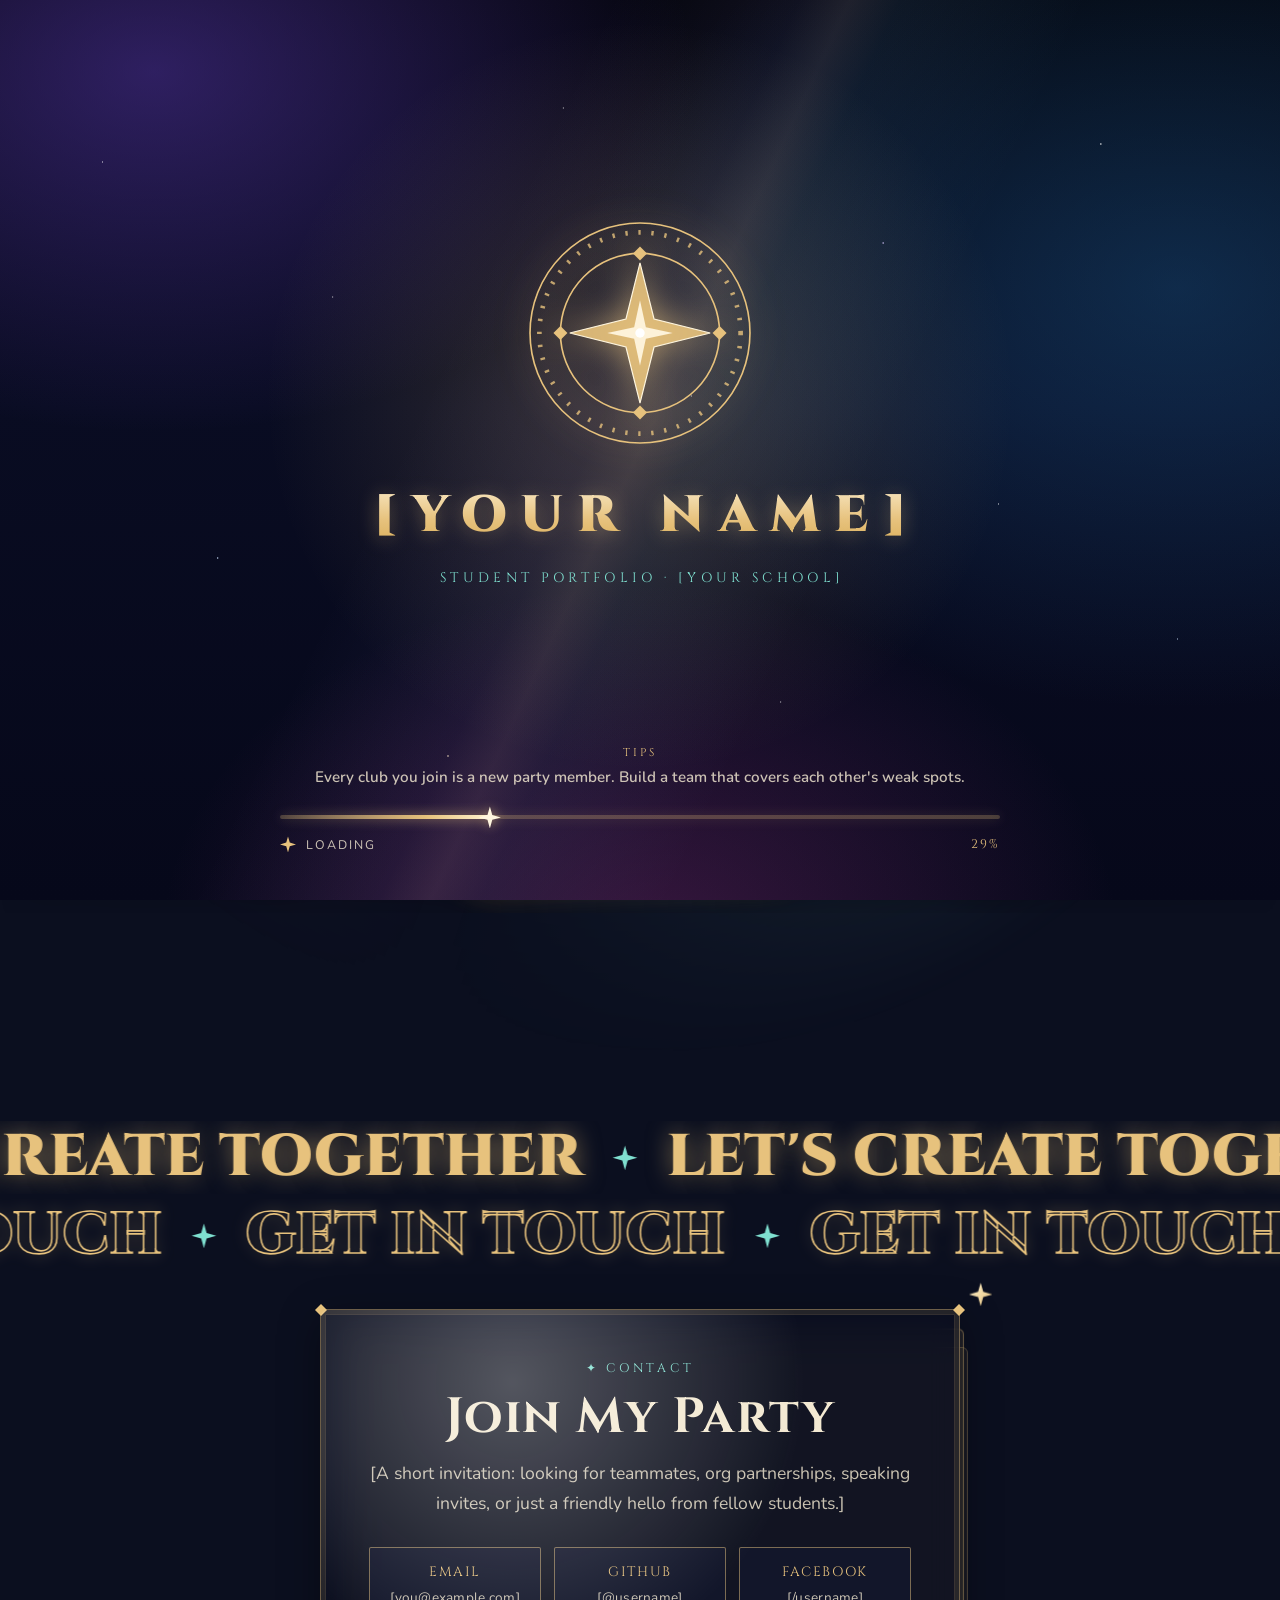
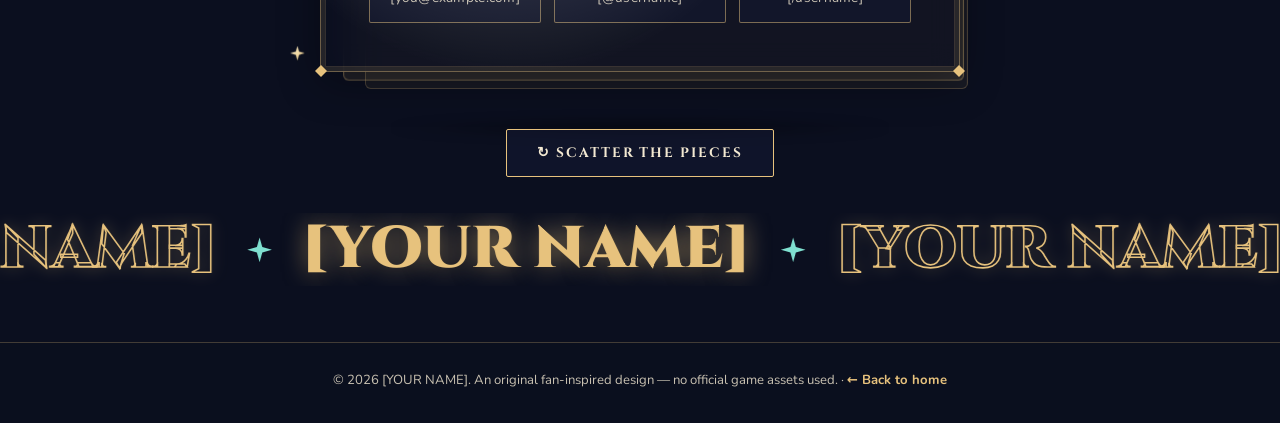
==== commit 12948a67: "modified student portfolio" ====
--- a/work.html
+++ b/work.html
@@ -2,7 +2,7 @@
 <!--
   =====================================================================
   GENSHIN-INSPIRED PORTFOLIO  —  PAGE 2 of 2: work.html
-  (Showcase + Contact.  Page 1 = index.html has Hero, About, Skills)
+  (Quest Log of student activities + Contact.  Page 1 = index.html has Hero, About, Journey, Activities)
   =====================================================================
   QUICK EDIT GUIDE (full details in README.md)
   1. Search this file for "[" to find every placeholder in [BRACKETS].
@@ -14,8 +14,8 @@
 <head>
   <meta charset="utf-8">
   <meta name="viewport" content="width=device-width, initial-scale=1">
-  <title>Work &amp; Contact — [YOUR NAME]</title>
-  <meta name="description" content="[Selected projects by YOUR NAME, and how to get in touch.]">
+  <title>Quest Log &amp; Contact — [YOUR NAME]</title>
+  <meta name="description" content="[Student activities, events and achievements of YOUR NAME, and how to get in touch.]">
   <meta name="theme-color" content="#0b0f1f">
 
   <link rel="preconnect" href="https://fonts.googleapis.com">
@@ -24,38 +24,52 @@
 
   <link rel="stylesheet" href="style.css">
 
+  <script src="js/theme.js"></script>
+  <!-- loader.js also runs immediately so the loading screen shows from the first paint -->
   <script src="js/loader.js"></script>
-  <script src="js/theme.js"></script>
-  <script src="js/scrollfx.js" defer></script>
+  <script src="js/text-fx.js" defer></script>
   <script src="js/main.js" defer></script>
   <script src="js/meteors.js" defer></script>
   <script src="js/wind.js" defer></script>
+  <script src="js/scenery.js" defer></script>
+  <script src="js/traveler.js" defer></script>
   <script src="js/cursor.js" defer></script>
   <script src="js/card3d.js" defer></script>
-  <script src="js/puzzle.js" defer></script>
+  <script src="js/particles.js" defer></script>
+  <script src="js/scroll-fx.js" defer></script>
   <script src="js/showcase.js" defer></script>
   <script src="js/marquee.js" defer></script>
+  <script src="js/puzzle.js" defer></script>
 </head>
 
 <body>
-
-  <!-- ===== LOADING SCREEN (js/loader.js fills the bar and fades this out) ===== -->
-  <div id="loader" role="status" aria-live="polite" aria-label="Loading">
-    <div class="ld-sky" aria-hidden="true"></div>
-    <div class="ld-center">
-      <svg class="ld-emblem" viewBox="0 0 200 200" aria-hidden="true" focusable="false">
-        <circle class="r1" cx="100" cy="100" r="92"/>
-        <circle class="r2" cx="100" cy="100" r="72"/>
-        <g class="orbit"><circle class="orb" cx="100" cy="8" r="4.5"/></g>
-        <path class="core" d="M100 52 110 90 148 100 110 110 100 148 90 110 52 100 90 90Z"/>
+  <!-- ===== LOADING SCREEN (Genshin-style). loader.js fills the tip + progress.
+       EDIT: the name, the subtitle, and the tips (data-tips, separated by | ) ===== -->
+  <div id="loader" role="status" aria-live="polite" aria-label="Loading"
+       data-tips="Every club you join is a new party member. Build a team that covers each other's weak spots.|Leveling up isn't only grades: events, volunteering and leadership all count as EXP.|Stuck on a project? Ask a teammate. Co-op is always stronger than solo.|Even travelers need to restore HP between exams. Rest is part of the quest.|Hover a quest card to pull it from the deck, then click it to read the whole story.|Use the sun / moon button in the menu to switch between day and night mode.">
+    <div class="loader-bg" aria-hidden="true"></div>
+    <div class="loader-center">
+      <svg class="loader-emblem" viewBox="0 0 200 200" aria-hidden="true" focusable="false">
+        <g class="em-ring--out"><circle cx="100" cy="100" r="94"/><circle class="em-ticks" cx="100" cy="100" r="86"/></g>
+        <g class="em-ring--mid">
+          <circle cx="100" cy="100" r="68"/>
+          <path class="em-dia" d="M100 26 106 32 100 38 94 32Z"/><path class="em-dia" d="M100 162 106 168 100 174 94 168Z"/>
+          <path class="em-dia" d="M26 100 32 94 38 100 32 106Z"/><path class="em-dia" d="M162 100 168 94 174 100 168 106Z"/>
+        </g>
+        <path class="em-star" d="M100 40 112 88 160 100 112 112 100 160 88 112 40 100 88 88Z"/>
+        <path class="em-star em-star--small" d="M100 72 105 95 128 100 105 105 100 128 95 105 72 100 95 95Z"/>
+        <circle class="em-core" cx="100" cy="100" r="4"/>
       </svg>
-      <p class="ld-name">[YOUR NAME]</p>
-      <p class="ld-sub">Portfolio</p>
+      <p class="loader-title">[YOUR NAME]</p>
+      <p class="loader-sub">Student Portfolio · [YOUR SCHOOL]</p>
     </div>
-    <div class="ld-bottom">
-      <p class="ld-tip" id="ld-tip">Tip: Hover over cards to make them lean toward you.</p>
-      <div class="ld-bar" id="ld-bar"><i></i><b></b></div>
-      <p class="ld-pct"><span id="ld-pct">0</span>%</p>
+    <div class="loader-bottom">
+      <p class="loader-tip"><span>Tips</span><b id="loader-tip"></b></p>
+      <div class="loader-bar" aria-hidden="true"><i></i><b></b></div>
+      <div class="loader-status">
+        <span class="ls-left"><i class="loader-spin" aria-hidden="true"></i><span id="loader-text">Loading</span></span>
+        <em id="loader-pct">0%</em>
+      </div>
     </div>
   </div>
   <a class="skip-link" href="#showcase">Skip to content</a>
@@ -65,22 +79,6 @@
   <div id="bg-constellation" aria-hidden="true"></div>
   <div id="bg-clouds" aria-hidden="true"></div>
   <div id="bg-scenery" aria-hidden="true"></div>
-  <!-- LIGHT mode only: the windmill on the hill (fan spins, tower sways) -->
-  <div id="bg-windmill" aria-hidden="true">
-    <svg viewBox="0 0 120 170" focusable="false">
-      <path d="M38 164 46 74h28l8 90Z" fill="#f6efdc" stroke="#d4a64a" stroke-width="1.5"/>
-      <path d="M42 74 60 52l18 22Z" fill="#42a8b8" stroke="#d4a64a" stroke-width="1.2"/>
-      <rect x="55" y="132" width="10" height="32" rx="5" fill="#d9c89a"/>
-      <rect x="55" y="90" width="10" height="14" rx="2" fill="#9fd8ea"/>
-      <g class="wm-fan" fill="#fffaf0" stroke="#d4a64a" stroke-width="1.1">
-        <g><rect x="58.5" y="12" width="3" height="54"/><rect x="61.5" y="14" width="13" height="22"/></g>
-        <g transform="rotate(90 60 66)"><rect x="58.5" y="12" width="3" height="54"/><rect x="61.5" y="14" width="13" height="22"/></g>
-        <g transform="rotate(180 60 66)"><rect x="58.5" y="12" width="3" height="54"/><rect x="61.5" y="14" width="13" height="22"/></g>
-        <g transform="rotate(270 60 66)"><rect x="58.5" y="12" width="3" height="54"/><rect x="61.5" y="14" width="13" height="22"/></g>
-      </g>
-      <circle cx="60" cy="66" r="5" fill="#d4a64a"/>
-    </svg>
-  </div>
   <canvas id="meteor-canvas" aria-hidden="true"></canvas>
   <canvas id="wind-canvas" aria-hidden="true"></canvas>
   <div id="bg-vignette" aria-hidden="true"></div>
@@ -96,8 +94,9 @@
       <nav id="nav-menu" class="nav-links" aria-label="Main">
         <a href="index.html">Home</a>
         <a href="index.html#about">About</a>
-        <a href="index.html#skills">Skills</a>
-        <a href="#showcase" class="is-active">Work</a>
+        <a href="index.html#journey">Journey</a>
+        <a href="index.html#skills">Activities</a>
+        <a href="#showcase" class="is-active">Quest Log</a>
         <a href="#contact">Contact</a>
       </nav>
 
@@ -119,104 +118,136 @@
       <div class="container">
         <header class="section-head section-head--row reveal">
           <div>
-            <p class="eyebrow">✦ Showcase</p>
-            <h2 id="showcase-title">Chronicles of Past Journeys</h2>
+            <p class="eyebrow">✦ Quest Log</p>
+            <h2 id="showcase-title" data-split>Chronicles of Student Adventures</h2>
           </div>
           <div class="showcase-controls">
-            <button class="arrow-btn" type="button" data-prev aria-label="Previous projects">
+            <button class="arrow-btn" type="button" data-prev aria-label="Previous activities">
               <svg viewBox="0 0 24 24" aria-hidden="true" focusable="false"><path d="M15 4 7 12l8 8" /></svg>
             </button>
-            <button class="arrow-btn" type="button" data-next aria-label="Next projects">
+            <button class="arrow-btn" type="button" data-next aria-label="Next activities">
               <svg viewBox="0 0 24 24" aria-hidden="true" focusable="false"><path d="m9 4 8 8-8 8" /></svg>
             </button>
           </div>
         </header>
       </div>
 
+      <p class="showcase-hint">Hover a card to pull it from the deck · click it to read the full quest ✦</p>
+
       <div class="showcase-viewport" id="showcase-row-1" data-row data-speed="40"
            tabindex="0" role="region" aria-roledescription="carousel"
-           aria-label="Projects carousel. Use the left and right arrow keys to scroll.">
+           aria-label="Student activities carousel. Use the left and right arrow keys to scroll.">
         <ul class="showcase-track">
 
-          <!-- Each <li class="project-slot"> is one card. Copy one to add more. -->
-          <li class="project-slot">
-            <article class="project-card panel">
-              <!-- IMAGE: replace the thumb contents with <img src="images/project-1.jpg" alt="[Describe project 1]"> -->
-              <div class="project-thumb"><span>[PROJECT IMAGE 1]</span></div>
-              <div class="project-body">
-                <h3>[Project Title 1]</h3>
-                <p>[One or two sentences describing this project and your role.]</p>
-                <!-- 🔗 YOUR LINK: change the href below -->
-                <a class="btn btn--small" href="https://example.com/[project-1]" target="_blank" rel="noopener">View project <span aria-hidden="true">→</span></a>
-              </div>
-            </article>
-          </li>
-
-          <li class="project-slot">
-            <article class="project-card panel">
-              <div class="project-thumb"><span>[PROJECT IMAGE 2]</span></div>
-              <div class="project-body">
-                <h3>[Project Title 2]</h3>
-                <p>[One or two sentences describing this project and your role.]</p>
-                <!-- 🔗 YOUR LINK -->
-                <a class="btn btn--small" href="https://example.com/[project-2]" target="_blank" rel="noopener">View project <span aria-hidden="true">→</span></a>
-              </div>
-            </article>
-          </li>
-
-          <li class="project-slot">
-            <article class="project-card panel">
-              <div class="project-thumb"><span>[PROJECT IMAGE 3]</span></div>
-              <div class="project-body">
-                <h3>[Project Title 3]</h3>
-                <p>[One or two sentences describing this project and your role.]</p>
-                <!-- 🔗 YOUR LINK -->
-                <a class="btn btn--small" href="https://example.com/[project-3]" target="_blank" rel="noopener">View project <span aria-hidden="true">→</span></a>
-              </div>
-            </article>
-          </li>
-
-          <li class="project-slot">
-            <article class="project-card panel">
-              <div class="project-thumb"><span>[PROJECT IMAGE 4]</span></div>
-              <div class="project-body">
-                <h3>[Project Title 4]</h3>
-                <p>[One or two sentences describing this project and your role.]</p>
-                <!-- 🔗 YOUR LINK -->
-                <a class="btn btn--small" href="https://example.com/[project-4]" target="_blank" rel="noopener">View project <span aria-hidden="true">→</span></a>
-              </div>
-            </article>
-          </li>
-
-          <li class="project-slot">
-            <article class="project-card panel">
-              <div class="project-thumb"><span>[PROJECT IMAGE 5]</span></div>
-              <div class="project-body">
-                <h3>[Project Title 5]</h3>
-                <p>[One or two sentences describing this project and your role.]</p>
-                <!-- 🔗 YOUR LINK -->
-                <a class="btn btn--small" href="https://example.com/[project-5]" target="_blank" rel="noopener">View project <span aria-hidden="true">→</span></a>
-              </div>
-            </article>
-          </li>
-
-          <li class="project-slot">
-            <article class="project-card panel">
-              <div class="project-thumb"><span>[PROJECT IMAGE 6]</span></div>
-              <div class="project-body">
-                <h3>[Project Title 6]</h3>
-                <p>[One or two sentences describing this project and your role.]</p>
-                <!-- 🔗 YOUR LINK -->
-                <a class="btn btn--small" href="https://example.com/[project-6]" target="_blank" rel="noopener">View project <span aria-hidden="true">→</span></a>
-              </div>
-            </article>
-          </li>
-
+          <!-- Each <li class="project-slot"> is one quest card. Copy one to add more.
+               IMAGE: replace the placeholder text in .project-thumb with <img src="images/activity-1.jpg" alt="[Describe the photo]">
+               TAG = category chip, stars = how big a highlight it was (3 to 5). -->
+          <li class="project-slot">
+            <article class="project-card panel" tabindex="0" aria-haspopup="dialog">
+              <div class="project-thumb">
+                <span class="project-tag">LEADERSHIP</span>
+                <span>[PHOTO 1]</span>
+                <span class="rarity" aria-hidden="true">★★★★★</span>
+              </div>
+              <div class="project-body">
+                <h3>[Student Council / Org Officer]</h3>
+                <span class="project-meta">[Your Position] · [School Year]</span>
+                <p>[What you led, who you worked with, and the result. One or two sentences.]</p>
+                <!-- 🔗 YOUR LINK: change the href below (album, post, certificate, article...) -->
+                <a class="btn btn--small" href="https://example.com/[activity-1]" target="_blank" rel="noopener">Read the story <span aria-hidden="true">→</span></a>
+              </div>
+            </article>
+          </li>
+
+          <li class="project-slot">
+            <article class="project-card panel" tabindex="0" aria-haspopup="dialog">
+              <div class="project-thumb">
+                <span class="project-tag">COMPETITION</span>
+                <span>[PHOTO 2]</span>
+                <span class="rarity" aria-hidden="true">★★★★★</span>
+              </div>
+              <div class="project-body">
+                <h3>[Contest / Hackathon / Quiz Bee Name]</h3>
+                <span class="project-meta">[Placement or Award] · [Year]</span>
+                <p>[What the challenge was, your role in the team, and what you won or learned.]</p>
+                <!-- 🔗 YOUR LINK: change the href below (album, post, certificate, article...) -->
+                <a class="btn btn--small" href="https://example.com/[activity-2]" target="_blank" rel="noopener">Read the story <span aria-hidden="true">→</span></a>
+              </div>
+            </article>
+          </li>
+
+          <li class="project-slot">
+            <article class="project-card panel" tabindex="0" aria-haspopup="dialog">
+              <div class="project-thumb">
+                <span class="project-tag">VOLUNTEER</span>
+                <span>[PHOTO 3]</span>
+                <span class="rarity" aria-hidden="true">★★★★</span>
+              </div>
+              <div class="project-body">
+                <h3>[Outreach / Community Project]</h3>
+                <span class="project-meta">[Your Role] · [Month Year]</span>
+                <p>[Who you helped, what the team did, and how many people it reached.]</p>
+                <!-- 🔗 YOUR LINK: change the href below (album, post, certificate, article...) -->
+                <a class="btn btn--small" href="https://example.com/[activity-3]" target="_blank" rel="noopener">Read the story <span aria-hidden="true">→</span></a>
+              </div>
+            </article>
+          </li>
+
+          <li class="project-slot">
+            <article class="project-card panel" tabindex="0" aria-haspopup="dialog">
+              <div class="project-thumb">
+                <span class="project-tag">CLUB</span>
+                <span>[PHOTO 4]</span>
+                <span class="rarity" aria-hidden="true">★★★★</span>
+              </div>
+              <div class="project-body">
+                <h3>[Club / Organization Name]</h3>
+                <span class="project-meta">[Member / Officer] · [Years Active]</span>
+                <p>[What the club does, what you contributed, and your favorite memory.]</p>
+                <!-- 🔗 YOUR LINK: change the href below (album, post, certificate, article...) -->
+                <a class="btn btn--small" href="https://example.com/[activity-4]" target="_blank" rel="noopener">Read the story <span aria-hidden="true">→</span></a>
+              </div>
+            </article>
+          </li>
+
+          <li class="project-slot">
+            <article class="project-card panel" tabindex="0" aria-haspopup="dialog">
+              <div class="project-thumb">
+                <span class="project-tag">EVENT</span>
+                <span>[PHOTO 5]</span>
+                <span class="rarity" aria-hidden="true">★★★★★</span>
+              </div>
+              <div class="project-body">
+                <h3>[Event You Organized or Joined]</h3>
+                <span class="project-meta">[Committee / Role] · [Month Year]</span>
+                <p>[What happened at the event, your part in making it work, and how it went.]</p>
+                <!-- 🔗 YOUR LINK: change the href below (album, post, certificate, article...) -->
+                <a class="btn btn--small" href="https://example.com/[activity-5]" target="_blank" rel="noopener">Read the story <span aria-hidden="true">→</span></a>
+              </div>
+            </article>
+          </li>
+
+          <li class="project-slot">
+            <article class="project-card panel" tabindex="0" aria-haspopup="dialog">
+              <div class="project-thumb">
+                <span class="project-tag">ACADEMIC</span>
+                <span>[PHOTO 6]</span>
+                <span class="rarity" aria-hidden="true">★★★</span>
+              </div>
+              <div class="project-body">
+                <h3>[Research / Seminar / Showcase]</h3>
+                <span class="project-meta">[Your Role] · [Year]</span>
+                <p>[The topic, what you built or presented, and what you took away from it.]</p>
+                <!-- 🔗 YOUR LINK: change the href below (album, post, certificate, article...) -->
+                <a class="btn btn--small" href="https://example.com/[activity-6]" target="_blank" rel="noopener">Read the story <span aria-hidden="true">→</span></a>
+              </div>
+            </article>
+          </li>
         </ul>
       </div>
     </section>
 
-    <div class="star-divider" aria-hidden="true"><span></span><i></i><span></span></div>
+    <div class="star-divider reveal" aria-hidden="true"><span></span><i></i><span></span></div>
 
     <!-- =================== 5. CONTACT + PASSING-BY TEXT =================== -->
     <section class="contact" id="contact" aria-labelledby="contact-title">
@@ -237,15 +268,15 @@
       </div>
 
       <!-- 3D floating contact card -->
-      <div class="scene3d contact-scene fd-1">
+      <div class="scene3d contact-scene fd-1 reveal" data-puzzle>
         <div class="float3d">
           <div class="tilt3d" data-tilt-card>
             <span class="plate plate--2" aria-hidden="true"></span>
             <span class="plate plate--1" aria-hidden="true"></span>
             <div class="contact-card panel">
               <p class="eyebrow">✦ Contact</p>
-              <h2 id="contact-title">Begin a New Journey</h2>
-              <p>[A short message inviting people to reach out — collaborations, jobs, or just to say hello.]</p>
+              <h2 id="contact-title">Join My Party</h2>
+              <p>[A short invitation: looking for teammates, org partnerships, speaking invites, or just a friendly hello from fellow students.]</p>
 
               <!-- 🔗 YOUR LINKS: change each href (the link) AND the [text] shown under the name -->
               <ul class="contact-links">
@@ -262,6 +293,11 @@
         <span class="ground-shadow" aria-hidden="true"></span>
       </div>
 
+      <!-- Solve button: puzzle.js shows it (it stays hidden if the puzzle can't run, e.g. reduced motion) -->
+      <div class="puzzle-controls reveal" hidden>
+        <button class="btn" type="button" data-puzzle-solve><span class="pz-label">✦ Solve the puzzle</span></button>
+      </div>
+
       <div class="marquee-rows" aria-hidden="true">
         <div class="marquee-row" data-marquee data-speed="65" data-dir="1">
           <div class="marquee-track"><div class="marquee-set">
--- a/style.css
+++ b/style.css
@@ -186,14 +186,16 @@
 
 /* Hovering text: it levitates a few pixels and glows softly.
    (Uses the separate "translate" property so it never fights the 3D effects.) */
+/* (The hover lift uses "top" so it can combine with the always-on float animation, which uses "translate".) */
 :is(h2, h3, p, .eyebrow, .stat strong, .stat span, .brand span, .hero-name) {
-  transition: translate .45s cubic-bezier(.2, .8, .2, 1), text-shadow .45s ease;
+  position: relative; top: 0;
+  transition: top .45s cubic-bezier(.2, .8, .2, 1), text-shadow .45s ease;
 }
 :is(h2, h3, p, .eyebrow, .stat strong, .stat span, .brand span):hover {
-  translate: 0 -3px;
+  top: -4px;
   text-shadow: 0 0 14px var(--text-glow), 0 0 30px rgba(var(--gold-rgb), 0.25);
 }
-.hero-name:hover { translate: 0 -5px; }
+.hero-name:hover { top: -6px; }
 .hero-name .layer-main { transition: filter .45s ease; }
 .hero-name:hover .layer-main { filter: drop-shadow(0 0 16px rgba(var(--gold-rgb), 0.6)); }
 
@@ -246,8 +248,7 @@
 
 /* LIGHT: rolling green hills + windmill (original illustration, drawn in SVG) */
 #bg-scenery {
-  left: 0; right: 0; bottom: 0; height: min(44vh, 440px); z-index: -5;
-  background: url("data:image/svg+xml,%3Csvg xmlns='http://www.w3.org/2000/svg' viewBox='0 0 1440 360' preserveAspectRatio='none'%3E%3Cpath d='M0 200C200 140 380 230 600 190C820 150 1000 230 1200 180C1320 150 1400 190 1440 175L1440 360L0 360Z' fill='%23b9e2c4' fill-opacity='.85'/%3E%3Cpath d='M0 250C240 190 420 290 700 240C960 195 1160 290 1440 225L1440 360L0 360Z' fill='%2398d4a8'/%3E%3Cpath d='M0 300C260 250 520 330 800 290C1060 255 1260 320 1440 280L1440 360L0 360Z' fill='%2378bf8e'/%3E%3C/svg%3E") 85% 100% / cover no-repeat;
+  left: 0; right: 0; bottom: 0; height: min(44vh, 440px); z-index: -5; overflow: hidden;
 }
 
 #meteor-canvas, #wind-canvas { inset: 0; width: 100%; height: 100%; z-index: -4; }
@@ -575,10 +576,13 @@
 }
 .hero-stage { perspective: 1000px; width: 100%; max-width: 1000px; padding: 1.5rem 0; }
 .hero-text { transform-style: preserve-3d; will-change: transform; }
-.hero-text > * { animation: fade-in 1.1s ease both; }
-.hero-text > :nth-child(2) { animation-delay: .15s; }
-.hero-text > :nth-child(3) { animation-delay: .3s; }
-.hero-text > :nth-child(4) { animation-delay: .45s; }
+/* each hero line fades in, then keeps floating gently (text-float is defined in section 15) */
+.hero-text > * { animation: fade-in 1.1s ease both, text-float 7.5s ease-in-out 1.2s infinite; }
+.hero-text > :nth-child(2) { animation-delay: .15s, 1.4s; }
+.hero-text > :nth-child(3) { animation-delay: .3s, .6s; }
+.hero-text > :nth-child(4) { animation-delay: .45s, 2s; animation-duration: 1.1s, 8.4s; }
+/* the loading screen holds the hero back until it has finished */
+html.js-loading .hero-text > * { animation-play-state: paused; }
 @keyframes fade-in { from { opacity: 0; } to { opacity: 1; } }
 
 .hero-eyebrow {
@@ -595,7 +599,8 @@
   font-size: clamp(2.6rem, 1rem + 9vw, 7.2rem);
   line-height: 1.05; letter-spacing: .04em; text-transform: uppercase;
   transform-style: preserve-3d;
-  margin-bottom: 1.2rem;
+  width: fit-content; max-width: 100%;
+  margin: 0 auto 1.2rem;
 }
 .layer { display: block; will-change: transform; }
 .layer-main {
@@ -726,7 +731,7 @@
 .project-body { display: flex; flex-direction: column; align-items: flex-start; gap: .7rem; padding: 1.1rem 1.2rem 1.3rem; flex: 1; }
 .project-body p { font-size: .92rem; color: var(--text-soft); line-height: 1.55; }
 .project-body .btn { margin-top: auto; }
-.project-card:hover { transform: translateY(-4px); }
+/* (card hover = "pull out of the deck", see section 15) */
 
 /* ---------- 10. CONTACT (3D card) + MARQUEE ---------- */
 .contact {
@@ -854,303 +859,510 @@
   .cursor-ring svg { animation: none; }
   .float3d, .ground-shadow, #bg-galaxy, #bg-clouds { animation: none; }
   :is(h2, h3, p, .eyebrow, .stat strong, .stat span, .brand span):hover,
-  .hero-name:hover { translate: none; }
+  .hero-name:hover { top: 0; }
 }
 
 /* =====================================================================
-   15. MOTION PACK
-   loader · floating text · hero letters · light-mode hero · windmill ·
-   traveler · Mondstadt buttons · windmill cursor · scroll animations
+   15. V3 ADDITIONS
+   15.1  Floating text (+ hero letter wave, hero particles)
+   15.2  Scroll animations (reveal variants, split headings, progress bar)
+   15.3  Loading screen
+   15.4  Mondstadt scenery (hills + windmills) and the flying traveler
+   15.5  Light-mode (Mondstadt) tweaks: buttons, hero text
+   15.6  Cursor: star (dark) / windmill fan + wind (light)
+   15.7  3D skill boxes + particles
+   15.8  Showcase: playing cards, pull-out hover, "present" stage
+   15.9  Contact: puzzle + levitating passing-by text
    ===================================================================== */
 
-/* ----- 15a. LOADING SCREEN (js/loader.js) ----- */
-#loader { display: none; }
-html.is-loading { overflow: hidden; }
-html.is-loading #loader {
-  position: fixed; inset: 0; z-index: 20000;
-  display: flex; flex-direction: column; align-items: center; justify-content: center;
+/* ---------- 15.1 FLOATING TEXT ---------- */
+@keyframes text-float {
+  0%, 100% { translate: 0 0; }
+  25%      { translate: 2px -3px; }
+  50%      { translate: 0 -6px; }
+  75%      { translate: -2px -3px; }
+}
+/* text-fx.js adds .float-text (with random --tf-d / --tf-o) to the elements listed in FLOAT_SELECTOR */
+.float-text { animation: text-float var(--tf-d, 7s) ease-in-out var(--tf-o, 0s) infinite; }
+
+/* hero name: each letter bobs on its own (text-fx.js splits the letters into .ch) */
+.hero-name .w { display: inline-block; white-space: nowrap; }
+.hero-name .ch {
+  display: inline-block;
+  animation: letter-wave 4.4s ease-in-out infinite;
+  animation-delay: calc(var(--i, 0) * -0.3s);
+}
+@keyframes letter-wave {
+  0%, 100% { translate: 0 0; }
+  50%      { translate: 0 -.09em; }
+}
+.hero-name.is-split .layer-main { background: none; }
+.hero-name .layer-main .ch {
+  background: var(--name-grad);
+  -webkit-background-clip: text; background-clip: text;
+  -webkit-text-fill-color: transparent; color: transparent;
+}
+/* gentle glow pulse on the name */
+.hero-name .layer-glow { animation: glow-pulse 5s ease-in-out infinite; }
+@keyframes glow-pulse { 0%, 100% { opacity: .45; } 50% { opacity: .8; } }
+
+/* floating particles (particles.js) sit on top of the element they are attached to */
+.fx-canvas { position: absolute; pointer-events: none; z-index: 4; }
+.hero-name .fx-canvas { transform: translateZ(90px); }
+.tilt3d > .fx-canvas { transform: translateZ(60px); }
+
+/* hero fades / drifts away as you scroll down (scroll-fx.js sets --hp from 0 to 1) */
+.js .hero-stage {
+  opacity: calc(1 - var(--hp, 0) * 1.15);
+  translate: 0 calc(var(--hp, 0) * -70px);
+  scale: calc(1 - var(--hp, 0) * .08);
+}
+
+/* ---------- 15.2 SCROLL ANIMATIONS ---------- */
+#scroll-progress {
+  position: fixed; top: 0; left: 0; z-index: 150;
+  width: 100%; height: 3px; pointer-events: none;
+  transform-origin: 0 50%;
+  transform: scaleX(var(--prog, 0));
+  background: linear-gradient(90deg, var(--teal), var(--gold), var(--violet));
+  box-shadow: 0 0 10px rgba(var(--gold-rgb), .7);
+}
+
+/* reveal variants: choose with data-anim="left|right|zoom|flip|rise" on a .reveal element */
+.js .reveal[data-anim="left"]  { transform: translateX(-80px); }
+.js .reveal[data-anim="right"] { transform: translateX(80px); }
+.js .reveal[data-anim="zoom"]  { transform: scale(.78); }
+.js .reveal[data-anim="rise"]  { transform: translateY(70px) scale(.96); }
+.js .reveal[data-anim="flip"]  { transform: perspective(900px) rotateX(-38deg) translateY(36px); transform-origin: 50% 100%; }
+.js .reveal.is-visible,
+.js .reveal[data-anim].is-visible { opacity: 1; transform: none; }
+
+/* star divider draws itself */
+.js .star-divider.reveal { opacity: 1; transform: none; }
+.js .star-divider.reveal span { transform: scaleX(0); transition: transform 1s cubic-bezier(.2, .8, .2, 1) .15s; }
+.js .star-divider.reveal span:first-child { transform-origin: 100% 50%; }
+.js .star-divider.reveal span:last-child  { transform-origin: 0 50%; }
+.js .star-divider.reveal i { transform: scale(0) rotate(-200deg); transition: transform .9s cubic-bezier(.2, .9, .25, 1.4); }
+.js .star-divider.reveal.is-visible span { transform: scaleX(1); }
+.js .star-divider.reveal.is-visible i { transform: none; }
+
+/* section headings: letters rise one by one (text-fx.js adds .split-ready and .ch) */
+.js .split-ready .w { display: inline-block; white-space: nowrap; }
+.js .split-ready .ch {
+  display: inline-block;
+  opacity: 0; transform: translateY(.7em) rotate(9deg);
+  transition: opacity .6s ease, transform .85s cubic-bezier(.2, .9, .25, 1.25);
+  transition-delay: calc(var(--i, 0) * 34ms + .12s);
+}
+.js .reveal.is-visible .split-ready .ch { opacity: 1; transform: none; }
+
+/* background parallax on scroll (scroll-fx.js sets --scroll in px) */
+#bg-galaxy { translate: 0 calc(var(--scroll, 0) * -0.04px); }
+#bg-constellation { background-position: 0 calc(var(--scroll, 0) * -0.1px); }
+#bg-clouds { translate: 0 calc(var(--scroll, 0) * -0.06px); }
+
+/* ---------- 15.3 LOADING SCREEN ---------- */
+#loader {
+  position: fixed; inset: 0; z-index: 9990;
+  display: none; flex-direction: column; align-items: center; justify-content: space-between;
+  padding: clamp(2rem, 7vh, 4rem) 6vw clamp(1.6rem, 5vh, 3rem);
   background: var(--bg-base);
-  color: var(--text); text-align: center;
-  transition: opacity .8s ease, transform .9s ease;
-}
-html.is-ready #loader { opacity: 0; transform: scale(1.08); pointer-events: none; }
-html.is-loading .hero-text > * { animation-play-state: paused; }   /* hero intro starts after the loader */
-.ld-sky {
+  overflow: hidden;
+  transition: opacity .9s ease .1s, visibility .9s ease .1s;
+}
+.js #loader:not(.is-gone) { display: flex; }
+#loader.is-done { opacity: 0; visibility: hidden; }
+html.js-loading { overflow: hidden; }
+
+.loader-bg {
   position: absolute; inset: 0; pointer-events: none;
-  background-image:
-    radial-gradient(1.6px 1.6px at 12% 22%, #fff, transparent), radial-gradient(1.2px 1.2px at 28% 70%, #cfeeff, transparent),
-    radial-gradient(1.8px 1.8px at 47% 14%, #fff, transparent), radial-gradient(1.2px 1.2px at 63% 58%, #ffe3fb, transparent),
-    radial-gradient(1.6px 1.6px at 81% 26%, #fff, transparent), radial-gradient(1.2px 1.2px at 90% 78%, #fff, transparent),
-    radial-gradient(1.4px 1.4px at 37% 40%, #fff, transparent);
-  animation: twinkle 3.4s ease-in-out infinite;
-}
-:root[data-theme="light"] .ld-sky {
-  background-image:
-    radial-gradient(ellipse 200px 54px at 18% 24%, rgba(255, 255, 255, .95), transparent 70%),
-    radial-gradient(ellipse 260px 66px at 76% 16%, rgba(255, 255, 255, .9), transparent 70%),
-    radial-gradient(ellipse 220px 58px at 60% 66%, rgba(255, 255, 255, .7), transparent 70%);
-  animation: ld-clouds 9s ease-in-out infinite;
-}
-@keyframes ld-clouds { 50% { transform: translateX(26px); } }
-.ld-center { position: relative; display: flex; flex-direction: column; align-items: center; }
-.ld-emblem { width: clamp(130px, 24vw, 190px); height: auto; overflow: visible; filter: drop-shadow(0 0 14px rgba(var(--gold-rgb), .55)); }
-.ld-emblem * { transform-box: view-box; transform-origin: 100px 100px; }
-.ld-emblem circle, .ld-emblem path { fill: none; stroke: var(--gold); stroke-width: 1.5; }
-.ld-emblem .r1 { stroke-width: 3; stroke-linecap: round; stroke-dasharray: 1 9; animation: spin 30s linear infinite; }
-.ld-emblem .r2 { stroke: var(--teal); stroke-dasharray: 46 12 6 12; animation: spin 14s linear infinite reverse; }
-.ld-emblem .orbit { animation: spin 3.2s linear infinite; }
-.ld-emblem .orb { fill: var(--teal); stroke: none; }
-.ld-emblem .core { fill: var(--gold); animation: core-pulse 2.4s ease-in-out infinite; }
-@keyframes core-pulse { 50% { transform: scale(1.18) rotate(45deg); opacity: .8; } }
-.ld-name { margin-top: 1.6rem; padding-left: .32em; font-family: var(--font-display); font-weight: 900; font-size: clamp(1.4rem, 1rem + 2.4vw, 2.4rem); letter-spacing: .32em; text-transform: uppercase; color: var(--gold); }
-.ld-sub { font-size: .8rem; letter-spacing: .4em; text-transform: uppercase; color: var(--text-soft); }
-.ld-bottom { position: absolute; left: 50%; bottom: clamp(1.5rem, 7vh, 3.5rem); translate: -50% 0; width: min(620px, 88vw); }
-.ld-tip { min-height: 1.6em; margin-bottom: 1rem; font-size: .92rem; color: var(--text-soft); }
-.ld-bar { --p: 0; position: relative; height: 3px; border-radius: 3px; background: rgba(var(--gold-rgb), .25); }
-.ld-bar i { position: absolute; inset: 0; border-radius: inherit; background: linear-gradient(90deg, transparent, var(--gold)); transform-origin: 0 50%; transform: scaleX(var(--p)); }
-.ld-bar b { position: absolute; top: 50%; left: calc(var(--p) * 100%); width: 22px; height: 22px; margin: -11px 0 0 -11px; background: linear-gradient(135deg, #fff, var(--gold)); clip-path: var(--star-clip); }
-.ld-pct { margin-top: .8rem; font-family: var(--font-display); font-size: .8rem; letter-spacing: .3em; color: var(--gold); }
-
-/* ----- 15b. FLOATING TEXT (both themes) -----
-   Uses the separate "translate" property so it never fights the 3D tilt or scroll reveals. */
-@keyframes txt-float-a { 0%, 100% { translate: 0 0; }    50% { translate: 0 -5px; } }
-@keyframes txt-float-b { 0%, 100% { translate: 0 -3px; } 50% { translate: 4px 3px; } }
-:is(h2, h3, p, .eyebrow, .stat strong, .stat span, .brand span, .hero-name) {
-  animation: txt-float-a 7s ease-in-out infinite;
-  transition: scale .45s cubic-bezier(.2, .8, .2, 1), text-shadow .45s ease;
-}
-:is(h3, p, .stat span):nth-child(even) { animation-name: txt-float-b; animation-duration: 8.5s; }
-:is(h2, h3, p, .eyebrow, .stat strong, .stat span, .brand span):nth-child(3n)   { animation-delay: -2s; }
-:is(h2, h3, p, .eyebrow, .stat strong, .stat span, .brand span):nth-child(3n+1) { animation-delay: -4.5s; }
-:is(h2, h3, p, .eyebrow, .stat strong, .stat span, .brand span):hover {
-  scale: 1.02;
-  text-shadow: 0 0 14px var(--text-glow), 0 0 30px rgba(var(--gold-rgb), 0.25);
-}
-.stat span { display: block; }   /* inline elements ignore "translate" */
-.hero-text > * { animation: fade-in 1.1s ease both, txt-float-a 7s ease-in-out 1.3s infinite; }
-.hero-text > :nth-child(even) { animation-name: fade-in, txt-float-b; }
-
-/* ----- 15c. HERO NAME: every letter levitates in a wave ----- */
-.hero-name .w { display: inline-block; white-space: nowrap; }
-.hero-name .ch { display: inline-block; will-change: transform; animation: letter-lev 3.6s ease-in-out infinite; animation-delay: calc(var(--i) * -.28s); }
-@keyframes letter-lev {
-  0%, 100% { transform: translate3d(0, 0, 0) rotate(-1.4deg); }
-  50%      { transform: translate3d(0, -.13em, 0) rotate(1.4deg); }
-}
-/* the gradient now paints each letter instead of the whole line */
-.hero-name.is-split .layer-main { background: none; -webkit-text-fill-color: initial; color: inherit; }
-.hero-name.is-split .layer-main .ch {
+  background:
+    radial-gradient(1.5px 1.5px at 8% 18%, #fff, transparent 60%),
+    radial-gradient(2px 2px at 17% 62%, #cfe3ff, transparent 60%),
+    radial-gradient(1.5px 1.5px at 26% 33%, #fff, transparent 60%),
+    radial-gradient(2px 2px at 35% 84%, #ffe9c8, transparent 60%),
+    radial-gradient(1.5px 1.5px at 44% 12%, #fff, transparent 60%),
+    radial-gradient(1.5px 1.5px at 61% 78%, #fff, transparent 60%),
+    radial-gradient(2px 2px at 69% 27%, #d8c8ff, transparent 60%),
+    radial-gradient(1.5px 1.5px at 78% 56%, #fff, transparent 60%),
+    radial-gradient(2px 2px at 86% 16%, #fff, transparent 60%),
+    radial-gradient(1.5px 1.5px at 92% 71%, #cfe3ff, transparent 60%),
+    radial-gradient(1.5px 1.5px at 54% 44%, #fff, transparent 60%),
+    radial-gradient(circle at 50% 44%, rgba(var(--gold-rgb), .2), transparent 46%);
+  animation: loader-twinkle 3.4s ease-in-out infinite alternate;
+}
+@keyframes loader-twinkle { from { opacity: .65; } to { opacity: 1; } }
+:root[data-theme="light"] .loader-bg {
+  background:
+    radial-gradient(ellipse 20% 6% at 16% 22%, rgba(255, 255, 255, .95), transparent 70%),
+    radial-gradient(ellipse 26% 7% at 80% 16%, rgba(255, 255, 255, .9), transparent 70%),
+    radial-gradient(ellipse 22% 6% at 70% 66%, rgba(255, 255, 255, .85), transparent 70%),
+    radial-gradient(ellipse 18% 5% at 24% 74%, rgba(255, 255, 255, .85), transparent 70%),
+    radial-gradient(circle at 50% 44%, rgba(255, 246, 200, .85), transparent 48%);
+}
+
+.loader-center { position: relative; margin-block: auto; text-align: center; }
+.loader-emblem {
+  display: block; margin: 0 auto 1.4rem;
+  width: clamp(150px, 26vmin, 250px); height: auto; overflow: visible;
+  filter: drop-shadow(0 0 16px rgba(var(--gold-rgb), .7));
+  transition: transform 1s cubic-bezier(.5, 0, .2, 1), opacity .8s ease;
+}
+#loader.is-done .loader-emblem { transform: scale(1.5) rotate(40deg); opacity: 0; }
+.loader-emblem circle, .loader-emblem path { fill: none; stroke: var(--gold); stroke-width: 1.4; }
+.loader-emblem .em-ticks { stroke-dasharray: 2 9.2; stroke-width: 4; opacity: .8; }
+.loader-emblem .em-dia { fill: var(--gold); stroke: none; }
+.loader-emblem .em-star { fill: var(--gold); fill-opacity: .9; stroke: #fff6df; stroke-width: 1; animation: em-pulse 2.4s ease-in-out infinite; }
+.loader-emblem .em-star--small { fill: #fff6df; fill-opacity: .95; stroke: none; animation-delay: -1.2s; }
+.loader-emblem .em-core { fill: #fff; stroke: none; }
+.em-ring--out { animation: em-spin 42s linear infinite; }
+.em-ring--mid { animation: em-spin 26s linear infinite reverse; }
+@keyframes em-spin { to { transform: rotate(360deg); } }
+@keyframes em-pulse { 0%, 100% { transform: scale(1); } 50% { transform: scale(1.12); } }
+
+.loader-title {
+  font-family: var(--font-display); font-weight: 900;
+  font-size: clamp(1.6rem, 1rem + 4vw, 3.2rem);
+  letter-spacing: .28em; text-indent: .28em; text-transform: uppercase;
   background: var(--name-grad); -webkit-background-clip: text; background-clip: text;
   -webkit-text-fill-color: transparent; color: transparent;
-}
-
-/* ----- 15d. LIGHT MODE: lighter, airier front page ----- */
-:root[data-theme="light"] { --name-grad: linear-gradient(180deg, #ffffff 0%, #fff3cf 50%, #f7da8c 100%); }
+  filter: drop-shadow(0 2px 10px rgba(var(--gold-rgb), .35));
+}
+.loader-sub {
+  margin-top: .5rem;
+  font-family: var(--font-display); letter-spacing: .32em; text-indent: .32em; text-transform: uppercase;
+  font-size: clamp(.68rem, .6rem + .4vw, .85rem); color: var(--teal);
+}
+
+.loader-bottom { position: relative; width: min(720px, 100%); text-align: center; }
+.loader-tip {
+  min-height: 3.6em; margin-bottom: 1.1rem;
+  font-size: .95rem; color: var(--text-soft);
+  transition: opacity .35s ease;
+}
+.loader-tip.is-swap { opacity: 0; }
+.loader-tip span {
+  display: block; margin-bottom: .2rem;
+  font-family: var(--font-display); letter-spacing: .28em; text-transform: uppercase;
+  font-size: .7rem; color: var(--gold);
+}
+.loader-tip b { font-weight: 600; }
+.loader-bar {
+  position: relative; height: 4px; border-radius: 4px;
+  background: rgba(var(--gold-rgb), .25);
+  filter: drop-shadow(0 0 6px rgba(var(--gold-rgb), .8));
+}
+.loader-bar i {
+  position: absolute; inset: 0; border-radius: inherit;
+  transform-origin: 0 50%; transform: scaleX(var(--p, 0));
+  background: linear-gradient(90deg, transparent, var(--gold) 70%, #fff3cf);
+}
+.loader-bar b {
+  position: absolute; top: 50%; left: calc(var(--p, 0) * 100%);
+  width: 22px; height: 22px; margin: -11px 0 0 -11px;
+  background: #fff6df; clip-path: var(--star-clip);
+}
+.loader-status {
+  display: flex; align-items: center; justify-content: space-between;
+  margin-top: .9rem;
+  font-size: .78rem; letter-spacing: .16em; text-transform: uppercase; color: var(--text-soft);
+}
+.ls-left { display: inline-flex; align-items: center; gap: .6rem; }
+.loader-spin { display: block; width: 16px; height: 16px; background: var(--gold); clip-path: var(--star-clip); animation: em-spin 2.4s linear infinite; }
+.loader-status em { font-style: normal; font-family: var(--font-display); color: var(--gold); }
+
+/* ---------- 15.4 MONDSTADT SCENERY + TRAVELER ---------- */
+/* scenery.js fills #bg-scenery with layered hills (they sway) and windmills (their fans spin) */
+#bg-scenery { background: none; height: min(46vh, 470px); }
+#bg-scenery .hill { position: absolute; left: -3%; bottom: 0; width: 106%; height: 100%; }
+#bg-scenery .hill svg { display: block; width: 100%; height: 100%; overflow: visible; }
+.hill-far  { translate: 0 calc(var(--scroll, 0) * -0.02px); animation: hill-sway 24s ease-in-out infinite alternate; }
+.hill-mid  { translate: 0 calc(var(--scroll, 0) * -0.04px); animation: hill-sway 18s ease-in-out -6s infinite alternate-reverse; }
+.hill-near { translate: 0 calc(var(--scroll, 0) * -0.07px); animation: hill-sway 14s ease-in-out -3s infinite alternate; }
+@keyframes hill-sway { from { transform: translateX(-10px); } to { transform: translateX(10px); } }
+.tree-top { transform-box: fill-box; transform-origin: 50% 100%; animation: tree-sway 4.6s ease-in-out infinite alternate; }
+.tree-top:nth-of-type(2n) { animation-duration: 5.4s; animation-delay: -2s; }
+@keyframes tree-sway { from { transform: rotate(-2.4deg); } to { transform: rotate(2.4deg); } }
+
+/* the girl traveler silhouette (traveler.js moves it) */
+#traveler {
+  position: fixed; left: 0; top: 0; z-index: -2;
+  width: clamp(90px, 11vw, 160px);
+  pointer-events: none; will-change: transform;
+  color: rgba(7, 9, 26, .92);
+  filter: drop-shadow(0 0 5px rgba(var(--gold-rgb), .95)) drop-shadow(0 0 16px rgba(var(--violet-rgb), .6));
+}
+:root[data-theme="light"] #traveler {
+  color: rgba(22, 52, 88, .72);
+  filter: drop-shadow(0 0 4px rgba(255, 255, 255, .95)) drop-shadow(0 6px 10px rgba(40, 100, 150, .3));
+}
+#traveler svg { display: block; width: 100%; height: auto; overflow: visible; }
+#traveler .tv-fig { fill: currentColor; stroke: currentColor; stroke-linecap: round; stroke-linejoin: round; }
+#traveler .tv-line { fill: none; }
+#traveler .tv-wake { fill: none; stroke: rgba(var(--teal-rgb), .7); stroke-width: 2.2; stroke-linecap: round; filter: none; }
+:root[data-theme="light"] #traveler .tv-wake { stroke: rgba(255, 255, 255, .95); }
+#traveler .tv-scarf, #traveler .tv-hair {
+  transform-box: fill-box; transform-origin: 100% 50%;
+  animation: scarf-wave 1.1s ease-in-out infinite alternate;
+}
+#traveler .tv-hair { animation-duration: 1.4s; animation-delay: -.4s; }
+@keyframes scarf-wave { from { transform: skewY(-9deg) scaleX(1); } to { transform: skewY(9deg) scaleX(.92); } }
+#traveler .tv-wake { animation: wake-flow 1.2s linear infinite; stroke-dasharray: 14 10; }
+@keyframes wake-flow { to { stroke-dashoffset: -24; } }
+
+/* ---------- 15.5 LIGHT MODE (MONDSTADT) TWEAKS ---------- */
+:root[data-theme="light"] {
+  /* buttons shine like a Mondstadt sky instead of a galaxy */
+  --galaxy:
+    radial-gradient(ellipse 26% 15% at 22% 30%, rgba(255, 255, 255, .98), transparent 70%),
+    radial-gradient(ellipse 30% 16% at 76% 66%, rgba(255, 255, 255, .95), transparent 70%),
+    radial-gradient(circle at 62% 22%, rgba(255, 247, 200, .95) 0 5%, transparent 16%),
+    radial-gradient(ellipse 18% 8% at 40% 80%, rgba(180, 235, 200, .9), transparent 70%),
+    conic-gradient(from 0deg at 50% 50%, #5fb9ee, #a8e6f0, #fff3c4, #b6ecc6, #6fcaa5, #8fd6f5, #5fb9ee);
+  --name-grad: linear-gradient(180deg, #ffffff 0%, #fffaf0 46%, #f6dc94 100%);
+}
+:root[data-theme="light"] .btn:hover, :root[data-theme="light"] .btn:focus-visible,
+:root[data-theme="light"] .btn--primary:hover, :root[data-theme="light"] .btn--primary:focus-visible,
+:root[data-theme="light"] .contact-links a:hover, :root[data-theme="light"] .contact-links a:focus-visible { color: #0f4668; }
+:root[data-theme="light"] .contact-links a:hover span, :root[data-theme="light"] .contact-links a:focus-visible span { color: rgba(15, 70, 104, .85); }
+:root[data-theme="light"] .btn:hover, :root[data-theme="light"] .btn:focus-visible,
+:root[data-theme="light"] .arrow-btn:hover, :root[data-theme="light"] .contact-links a:hover,
+:root[data-theme="light"] .theme-toggle:hover, :root[data-theme="light"] .nav-toggle:hover {
+  box-shadow: 0 0 20px rgba(255, 255, 255, .95), 0 0 42px rgba(111, 202, 165, .6);
+  border-color: #ffffff;
+}
+:root[data-theme="light"] .theme-toggle:hover svg, :root[data-theme="light"] .arrow-btn:hover svg { stroke: #0f4668; }
+:root[data-theme="light"] .nav-toggle:hover span { background: #0f4668; }
+:root[data-theme="light"] .btn::after, :root[data-theme="light"] .arrow-btn::after,
+:root[data-theme="light"] .contact-links a::after { background: linear-gradient(100deg, transparent, rgba(255, 255, 255, .95), transparent); }
+
+/* front page text: lighter, airier, windy */
+:root[data-theme="light"] .hero-name { font-weight: 700; letter-spacing: .07em; }
 :root[data-theme="light"] .hero-name .layer-main {
-  filter: drop-shadow(0 2px 0 rgba(70, 150, 205, .45)) drop-shadow(0 8px 18px rgba(60, 140, 205, .4));
-}
-:root[data-theme="light"] .layer-glow { opacity: .85; filter: blur(20px); }
+  filter: drop-shadow(0 2px 8px rgba(30, 105, 160, .5)) drop-shadow(0 0 24px rgba(255, 255, 255, .6));
+}
+:root[data-theme="light"] .layer-glow { opacity: .75; }
 :root[data-theme="light"] .layer-shadow {
   color: rgba(255, 255, 255, .3);
-  text-shadow: 1px 1px 0 rgba(125, 205, 245, .6), 3px 3px 0 rgba(125, 205, 245, .45), 5px 5px 0 rgba(125, 205, 245, .3), 8px 8px 0 rgba(125, 205, 245, .16);
-}
-:root[data-theme="light"] .hero-eyebrow { color: #fff; text-shadow: 0 1px 2px rgba(25, 100, 160, .65), 0 0 16px rgba(25, 100, 160, .35); }
-:root[data-theme="light"] .hero-tagline { color: #fff; text-shadow: 0 1px 2px rgba(20, 90, 150, .7), 0 0 20px rgba(20, 90, 150, .4); }
-
-/* ----- 15e. LIGHT MODE: moving windmill + swaying hills ----- */
-#bg-windmill {
-  position: fixed; z-index: -5; pointer-events: none;
-  right: clamp(3%, 9vw, 14%); bottom: clamp(60px, 14vh, 150px);
-  width: clamp(90px, 9vw, 150px);
-  opacity: 0; transition: opacity .8s ease;
-  animation: wm-drift 16s ease-in-out infinite;
-}
-:root[data-theme="light"] #bg-windmill { opacity: 1; }
-#bg-windmill svg { display: block; width: 100%; height: auto; overflow: visible; transform-origin: 50% 100%; animation: wm-sway 7s ease-in-out infinite; }
-.wm-fan { transform-origin: 60px 66px; animation: spin 8s linear infinite; }
-@keyframes wm-sway  { 0%, 100% { transform: rotate(-1.2deg); } 50% { transform: rotate(1.2deg); } }
-@keyframes wm-drift { 0%, 100% { transform: translateX(-8px); } 50% { transform: translateX(8px); } }
-#bg-scenery { transform-origin: 50% 100%; animation: hill-sway 16s ease-in-out infinite; }
-@keyframes hill-sway { 0%, 100% { transform: translateX(-8px) scale(1.03); } 50% { transform: translateX(8px) scale(1.03); } }
-
-/* ----- 15g. LIGHT MODE BUTTONS: Mondstadt sky + hills instead of galaxy ----- */
-:root[data-theme="light"] {
-  --mond:
-    radial-gradient(ellipse 22px 7px at 28% 34%, rgba(255, 255, 255, .95), transparent 72%),
-    radial-gradient(ellipse 28px 8px at 74% 52%, rgba(255, 255, 255, .85), transparent 72%),
-    radial-gradient(ellipse 80% 42% at 50% 128%, #7ccb93 62%, transparent 64%),
-    linear-gradient(180deg, #58b9ef 0%, #a9e3ff 62%, #dff6ff 100%);
-}
-:root[data-theme="light"] :is(.btn, .arrow-btn, .contact-links a, .theme-toggle, .nav-toggle)::before {
-  left: 0; top: 0; width: 100%; height: 100%; margin: 0; aspect-ratio: auto;
-  background: var(--mond); background-size: 90px 100%; background-repeat: repeat-x;
-  animation: mond-drift 5s linear infinite;
-}
-@keyframes mond-drift { from { background-position: 0 0; } to { background-position: 90px 0; } }
-:root[data-theme="light"] :is(.btn, .arrow-btn, .contact-links a, .theme-toggle, .nav-toggle):is(:hover, :focus-visible) {
-  border-color: #fff;
-  box-shadow: 0 0 18px rgba(255, 255, 255, .9), 0 0 36px rgba(110, 200, 255, .7);
-}
-:root[data-theme="light"] :is(.btn, .btn--primary, .contact-links a):is(:hover, :focus-visible),
-:root[data-theme="light"] .contact-links a:is(:hover, :focus-visible) span { color: #12557f; text-shadow: 0 1px 0 rgba(255, 255, 255, .8); }
-:root[data-theme="light"] :is(.theme-toggle, .arrow-btn):hover svg { stroke: #12557f; }
-:root[data-theme="light"] .nav-toggle:hover span { background: #12557f; }
-
-/* ----- 15h. CURSOR: windmill fan + wind in light mode ----- */
-.cursor-star .c-fan, .cursor-ring .c-wind { display: none; }
-:root[data-theme="light"] .cursor-star .c-star, :root[data-theme="light"] .cursor-ring .c-star { display: none; }
-:root[data-theme="light"] .cursor-star { width: 32px; height: 32px; margin: -16px 0 0 -16px; }
-:root[data-theme="light"] .cursor-star svg { filter: drop-shadow(0 0 5px rgba(255, 255, 255, .9)); }
-:root[data-theme="light"] .cursor-star .c-fan { display: block; transform-origin: 12px 12px; animation: spin 1.4s linear infinite; fill: #fffaf0; stroke: var(--gold); stroke-width: 1; stroke-linejoin: round; }
-:root[data-theme="light"] .cursor-star.is-hover .c-fan { animation-duration: .45s; }
-:root[data-theme="light"] .cursor-star.is-hover .cursor__inner { transform: scale(1.5); }
-:root[data-theme="light"] .cursor-star.is-hover.is-down .cursor__inner { transform: scale(1.2); }
-:root[data-theme="light"] .cursor-ring .c-wind { display: block; stroke: var(--teal); stroke-dasharray: 9 7 3 7; stroke-linecap: round; opacity: .9; }
-
-/* ----- 15i. SCROLL ANIMATIONS (both themes) ----- */
-#scroll-progress { position: fixed; top: 0; left: 0; right: 0; height: 3px; z-index: 150; pointer-events: none; }
-#scroll-progress i { display: block; height: 100%; transform-origin: 0 50%; transform: scaleX(var(--prog, 0)); background: linear-gradient(90deg, var(--teal), var(--gold)); box-shadow: 0 0 10px rgba(var(--gold-rgb), .7); }
-
-/* background parallax: --sy = scroll position, set by js/scrollfx.js */
-#bg-galaxy        { translate: 0 calc(var(--sy, 0) * -.06px); }
-#bg-constellation { translate: 0 calc(var(--sy, 0) * -.03px); }
-#bg-clouds        { translate: 0 calc(var(--sy, 0) * -.10px); }
-#bg-scenery, #bg-windmill { translate: 0 calc(var(--sy, 0) * .05px); }
-
-/* each kind of block enters differently */
-.js .reveal[data-fx] { transition: opacity .9s ease, transform 1.05s cubic-bezier(.2, .9, .25, 1.12), box-shadow .35s ease, border-color .35s ease; transition-delay: var(--d, 0s); }
-.js .reveal[data-fx="left"]  { transform: translateX(-70px) rotate(-3deg); }
-.js .reveal[data-fx="right"] { transform: translateX(70px) rotate(2deg); }
-.js .reveal[data-fx="zoom"]  { transform: scale(.8); }
-.js .reveal[data-fx="drop"]  { transform: translateY(-30px) scale(.96); }
-.js .reveal[data-fx="flip"]  { transform: perspective(900px) rotateX(38deg) translateY(40px); transform-origin: 50% 100%; }
-.js .reveal.is-visible[data-fx] { transform: none; }
-
-/* section titles get a glowing underline that draws in */
-.section-head h2::after {
-  content: ""; display: block; width: 0; height: 2px; margin-top: .7rem; border-radius: 2px;
-  background: linear-gradient(90deg, var(--gold), var(--teal), transparent);
-  box-shadow: 0 0 10px rgba(var(--gold-rgb), .6);
-  transition: width 1.2s .3s cubic-bezier(.2, .8, .2, 1);
-}
-.section-head.is-visible h2::after { width: min(240px, 60%); }
-
-/* star dividers draw themselves */
-.js .star-divider { opacity: 0; transform: scaleX(.25); transition: opacity .8s ease, transform 1s cubic-bezier(.2, .8, .2, 1); }
-.js .star-divider.is-in { opacity: 1; transform: none; }
-.js .star-divider.is-in i { animation: star-pop 1s .35s cubic-bezier(.2, .9, .3, 1.4) both; }
-@keyframes star-pop { from { transform: scale(0) rotate(-180deg); } to { transform: none; } }
-
+  text-shadow:
+    1px 1px 0 rgba(120, 200, 236, .5), 2px 2px 0 rgba(120, 200, 236, .42), 3px 3px 0 rgba(120, 200, 236, .34),
+    4px 4px 0 rgba(120, 200, 236, .27), 5px 5px 0 rgba(120, 200, 236, .2), 7px 7px 0 rgba(120, 200, 236, .12);
+}
+:root[data-theme="light"] .hero-eyebrow { color: #ffffff; font-weight: 600; text-shadow: 0 1px 10px rgba(20, 90, 140, .65); }
+:root[data-theme="light"] .hero-tagline { color: #ffffff; font-weight: 600; text-shadow: 0 1px 12px rgba(20, 90, 140, .65); }
+
+/* ---------- 15.6 CURSOR: STAR (dark) / WINDMILL FAN + WIND (light) ---------- */
+.cursor .ic { display: block; width: 100%; height: 100%; overflow: visible; }
+.cursor-star .ic-fan { display: none; }
+.cursor-star .ic-fan .sail { fill: rgba(255, 255, 255, .92); stroke: currentColor; stroke-width: 1; }
+.cursor-star .ic-fan .spar { stroke: currentColor; stroke-width: 1.8; stroke-linecap: round; fill: none; }
+.cursor-star .ic-fan .lat  { stroke: currentColor; stroke-width: .6; fill: none; opacity: .7; }
+.cursor-star .ic-fan .hub  { fill: currentColor; stroke: #fff; stroke-width: .8; }
+.cursor-ring .p-circle { display: none; stroke-dasharray: 3 5; }
+:root[data-theme="light"] .cursor-star { width: 36px; height: 36px; margin: -18px 0 0 -18px; }
+:root[data-theme="light"] .cursor-star .ic-star { display: none; }
+:root[data-theme="light"] .cursor-star .ic-fan { display: block; }
+:root[data-theme="light"] .cursor-star svg { fill: none; filter: drop-shadow(0 1px 3px rgba(40, 100, 150, .45)); }
+:root[data-theme="light"] .cursor-ring .p-star { display: none; }
+:root[data-theme="light"] .cursor-ring .p-circle { display: block; }
+:root[data-theme="light"] .cursor-ring .cursor__inner { background: radial-gradient(circle, rgba(255, 255, 255, .35), transparent 65%); }
+:root[data-theme="light"] .cursor-ring svg { stroke: #ffffff; opacity: .9; }
+:root[data-theme="light"] .cursor-star.is-hover .cursor__inner { transform: scale(1.35); }
+
+/* ---------- 15.7 3D SKILL BOXES ---------- */
+.skills-grid .scene3d { --po: 11px; --pz: -28px; padding-bottom: 30px; }
+.skills-grid .ground-shadow { bottom: -4px; }
+.skills-grid .skill-card { height: 100%; }
+.skills-grid .tilt3d { height: 100%; }
+.skills-grid .float3d { height: 100%; }
+
+/* ---------- 15.8 SHOWCASE: PLAYING CARDS ---------- */
+.showcase-hint {
+  max-width: var(--maxw); margin: -1.4rem auto 0; padding-inline: var(--pad-x);
+  font-size: .85rem; letter-spacing: .08em; color: var(--text-soft);
+}
+.showcase-viewport { --card-w: clamp(230px, 64vw, 272px); padding-block: 6.6rem 2.6rem; }   /* top room: the centre / hovered card rises ~85px */
+.showcase-track { gap: 0; }
+.project-slot { position: relative; margin-right: -30px; }   /* cards overlap like a hand of cards */
+.project-slot:hover { z-index: 40 !important; }
+
+.project-card {
+  aspect-ratio: 5 / 7;
+  border-radius: 14px;
+  background:
+    linear-gradient(160deg, rgba(var(--violet-rgb), .22), transparent 42%),
+    var(--glass-strong);
+  rotate: var(--tilt, 0deg);
+  transform-origin: 50% 100%;
+  cursor: pointer;
+  transition:
+    translate .55s cubic-bezier(.2, .9, .25, 1.25), rotate .55s cubic-bezier(.2, .9, .25, 1.25),
+    scale .55s cubic-bezier(.2, .9, .25, 1.25), box-shadow .4s ease, border-color .35s ease;
+}
+.project-slot:nth-child(4n+1) .project-card { --tilt: -2.4deg; }
+.project-slot:nth-child(4n+2) .project-card { --tilt: 1.6deg; }
+.project-slot:nth-child(4n+3) .project-card { --tilt: -1deg; }
+.project-slot:nth-child(4n+4) .project-card { --tilt: 2.4deg; }
+/* gold inner frame + a foil sheen that sweeps over the card on hover */
+.project-card::after {
+  content: ""; position: absolute; inset: 8px; border-radius: 9px; pointer-events: none;
+  border: 1px solid rgba(var(--gold-rgb), .38);
+  background: linear-gradient(115deg, transparent 32%, rgba(255, 255, 255, .26) 48%, transparent 62%) 130% 0 / 260% 100% no-repeat;
+  transition: background-position .9s ease;
+}
+/* HOVER = the card is pulled up and out of the stack */
+.project-card:hover, .project-card:focus-within, .project-card:focus-visible {
+  translate: 0 -40px; rotate: 0deg; scale: 1.08;
+  border-color: var(--gold);
+  box-shadow: 0 28px 50px rgba(var(--shadow-rgb), .5), 0 0 36px rgba(var(--gold-rgb), .45), inset 0 0 0 4px rgba(var(--ink-rgb), .35), inset 0 0 0 5px rgba(var(--gold-rgb), .3);
+}
+.project-card:hover::after, .project-card:focus-within::after { background-position: -30% 0; }
+.project-card:focus-visible { outline-offset: 5px; }
+.project-body p { display: -webkit-box; -webkit-line-clamp: 3; line-clamp: 3; -webkit-box-orient: vertical; overflow: hidden; }
+.project-card .project-thumb { aspect-ratio: 4 / 3; }
+
+.project-slot.is-lifted .project-card { opacity: 0; visibility: hidden; transition: none; }
+
+/* click = the card flies out of the stack and is presented over a blurred page */
+.card-stage {
+  position: fixed; inset: 0; z-index: 9000;
+  display: none; opacity: 0;
+  perspective: 1500px;
+  background: rgba(3, 5, 16, .5);
+  -webkit-backdrop-filter: blur(16px) saturate(110%); backdrop-filter: blur(16px) saturate(110%);
+  transition: opacity .4s ease;
+}
+:root[data-theme="light"] .card-stage { background: rgba(214, 238, 255, .42); }
+.card-stage.is-open { display: block; opacity: 1; }
+html.stage-open { overflow: hidden; }
+.stage-card { position: absolute; margin: 0; transform-style: preserve-3d; }
+.stage-card .project-card, .stage-card .project-card:hover {
+  width: 100%; height: 100%; aspect-ratio: auto;
+  translate: none; rotate: none; scale: none; cursor: default;
+  box-shadow: 0 34px 90px rgba(0, 0, 0, .55), 0 0 70px rgba(var(--gold-rgb), .4), inset 0 0 0 4px rgba(var(--ink-rgb), .35), inset 0 0 0 5px rgba(var(--gold-rgb), .35);
+}
+.stage-card .project-body p { -webkit-line-clamp: unset; line-clamp: unset; overflow: visible; display: block; }
+.stage-close {
+  position: absolute; top: 1.1rem; right: 1.1rem; z-index: 3;
+  width: 46px; height: 46px; display: grid; place-items: center;
+  border: 1px solid var(--gold); border-radius: 50%;
+  background: var(--round-btn-bg); color: var(--gold);
+  font-size: 1.2rem; cursor: pointer;
+}
+.card-stage .stage-hint {
+  position: absolute; left: 0; right: 0; top: auto !important; bottom: 1.4rem; text-align: center;   /* !important: beats the global hover-lift 'top' rule */
+  font-size: .82rem; letter-spacing: .12em; text-transform: uppercase; color: var(--text-soft);
+}
+
+/* ---------- 15.9 CONTACT: PUZZLE + LEVITATING STRIPS ---------- */
+.puzzle-layer { position: absolute; inset: 0; z-index: 6; pointer-events: none; transition: opacity .5s ease; }
+.puzzle-layer.is-fading { opacity: 0; }
+.puzzle-wrap { position: absolute; left: 0; top: 0; filter: drop-shadow(0 5px 7px rgba(var(--shadow-rgb), .4)); will-change: transform, opacity; }
+.puzzle-piece { position: relative; width: 100%; height: 100%; }
+.puzzle-clone, .puzzle-clone.panel { position: absolute; inset: 0; width: 100%; height: 100%; margin: 0; -webkit-backdrop-filter: none; backdrop-filter: none; background: var(--glass-strong); }
+.contact-card { transition: opacity .5s ease, visibility 0s; }
+.puzzle-on .contact-card:not(.puzzle-clone) { opacity: 0; visibility: hidden; transition: none; }
+.puzzle-controls { display: flex; justify-content: center; margin-top: -1rem; position: relative; z-index: 2; }
+.puzzle-controls[hidden] { display: none; }
+
+/* passing-by words levitate */
+.m-item { display: inline-block; animation: m-levitate 4.8s ease-in-out infinite; }
+.marquee-set > :nth-child(4n+3) { animation-delay: -1.8s; animation-duration: 5.6s; }
+.marquee-row:nth-child(2) .m-item { animation-delay: -.9s; }
+@keyframes m-levitate {
+  0%, 100% { translate: 0 0; }
+  50%      { translate: 0 -.16em; }
+}
+.m-solid { text-shadow: 0 0 24px rgba(var(--gold-rgb), .55), 0 .1em .25em rgba(var(--shadow-rgb), .22); }
+.m-outline { filter: drop-shadow(0 0 8px rgba(var(--gold-rgb), .4)); }
+
+/* ---------- 15.10 REDUCED MOTION (new things) ---------- */
 @media (prefers-reduced-motion: reduce) {
-  .js .reveal[data-fx] { transform: none; }
-  .js .star-divider { opacity: 1; transform: none; }
-  .section-head h2::after { width: min(240px, 60%); }
-  :is(h2, h3, p, .eyebrow, .stat strong, .stat span, .brand span, .hero-name),
-  .hero-text > *, .hero-name .ch { animation: none; }
+  .float-text, .hero-name .ch, .hero-name .layer-glow, .m-item,
+  .hill-far, .hill-mid, .hill-near, .tree-top,
+  #traveler .tv-scarf, #traveler .tv-hair, #traveler .tv-wake { animation: none; }
+  .js .split-ready .ch { opacity: 1; transform: none; }
+  .js .hero-stage { opacity: 1; translate: none; scale: none; }
+  .js .star-divider.reveal span, .js .star-divider.reveal i { transform: none; }
+  .project-card:hover { translate: 0 -12px; }
 }
 
 
 /* =====================================================================
-   16. SKILLS 3D · SHOWCASE CARDS · CONTACT PUZZLE · LEVITATING STRIPS
+   16. STUDENT-ACTIVITIES ADDITIONS
+   16.1 Loader emblem rotation fix   16.2 Hero "party" badges
+   16.3 Skill tag chips              16.4 Journey timeline
+   16.5 Quest-card extras (tag, rarity stars, role line)
    ===================================================================== */
 
-/* ----- 16a. SKILLS: 3D boxes, floating particles, levitating text ----- */
-.skill-scene { --po: 9px; --pz: -26px; padding-bottom: 34px; perspective: 1000px; }
-.skill-scene, .skill-scene .float3d, .skill-scene .tilt3d, .skill-scene .skill-card { height: 100%; }
-.skill-scene .ground-shadow { bottom: 0; }
-.skill-card:hover { transform: translateZ(16px); }
-.sp {
-  position: absolute; left: var(--x); top: var(--y); width: var(--s); height: var(--s);
-  pointer-events: none; opacity: 0; border-radius: 50%;
-  background: radial-gradient(circle, #fff6df 0, var(--gold) 45%, transparent 70%);
-  transform: translateZ(var(--z));
-  animation: sp-rise var(--t) ease-in-out var(--dl) infinite;
-}
-.sp:nth-of-type(3n) { background: radial-gradient(circle, #fff 0, var(--teal) 45%, transparent 70%); }
-.sp.is-star { border-radius: 0; clip-path: var(--star-clip); background: linear-gradient(135deg, #fff, var(--gold)); }
-@keyframes sp-rise {
-  0%   { translate: 0 14px; opacity: 0; }
-  15%  { opacity: 1; }
-  85%  { opacity: .9; }
-  100% { translate: var(--dx, 6px) -80px; opacity: 0; }
-}
-@keyframes lev-glow {
-  0%, 100% { translate: 0 0;    text-shadow: 0 0 0 transparent; }
-  50%      { translate: 0 -8px; text-shadow: 0 0 16px var(--text-glow); }
-}
-.skill-card :is(h3, p):nth-child(n) { animation: lev-glow 5.5s ease-in-out infinite; }
-.skill-card h3:nth-child(n) { animation-duration: 4.6s; }
-.skill-card .constellation { animation: txt-float-a 6s ease-in-out infinite; }
-
-/* ----- 16b. SHOWCASE: a deck of cards ----- */
-.showcase-viewport { padding-block: 3.2rem 2.2rem; }
-.project-slot { position: relative; margin-right: -26px; }            /* cards overlap like a fanned deck */
-.project-slot:nth-child(odd)  { --fan: -1.6deg; }
-.project-slot:nth-child(even) { --fan: 1.6deg; }
-.project-slot:hover, .project-slot:focus-within { z-index: 6; }
-.project-card {
-  border: 2px solid var(--gold); border-radius: 14px;
-  background: linear-gradient(160deg, var(--glass-strong), var(--glass));
-  cursor: pointer; rotate: var(--fan, 0deg); transform-origin: 50% 120%;
-  transition: translate .45s cubic-bezier(.2, .9, .3, 1.25), scale .45s cubic-bezier(.2, .9, .3, 1.25), rotate .45s ease,
-              opacity .2s ease, filter .35s ease, box-shadow .35s ease, border-color .35s ease;
-}
-.project-card:hover { transform: none; }
-.project-thumb { aspect-ratio: 4 / 3; }
-/* hover = the card slides up out of the deck */
-.project-slot:hover .project-card, .project-slot:focus-within .project-card {
-  translate: 0 -34px; scale: 1.05; rotate: 0deg; border-color: #fff6df;
-  box-shadow: 0 26px 44px rgba(var(--shadow-rgb), .5), 0 0 30px rgba(var(--gold-rgb), .45),
-              inset 0 0 0 4px rgba(var(--ink-rgb), .35), inset 0 0 0 5px rgba(var(--gold-rgb), .3);
-}
-.showcase-track:has(.project-slot:hover) .project-slot:not(:hover) .project-card { filter: brightness(.82) saturate(.9); }
-.project-card::after {   /* foil shine that sweeps across the card face */
-  content: ""; position: absolute; inset: 0; border-radius: inherit; pointer-events: none; opacity: 0;
-  background: linear-gradient(115deg, transparent 30%, rgba(255, 255, 255, .3) 45%, rgba(var(--violet-rgb), .2) 52%, transparent 66%) 120% 0 / 250% 100% no-repeat;
-  transition: opacity .3s ease, background-position .9s ease;
-}
-.project-slot:hover .project-card::after { opacity: 1; background-position: -20% 0; }
-/* while a card is presented the deck copy stays put and empty */
-.project-slot.is-pulled .project-card { translate: 0 0 !important; scale: 1 !important; opacity: 0; }
-
-/* click = the card is pulled out and presented; everything else blurs */
-html.modal-open { overflow: hidden; }
-.card-backdrop {
-  position: fixed; inset: 0; z-index: 9000; opacity: 0; transition: opacity .5s ease;
-  background: rgba(4, 6, 18, .6);
-  -webkit-backdrop-filter: blur(16px) saturate(110%); backdrop-filter: blur(16px) saturate(110%);
-}
-:root[data-theme="light"] .card-backdrop { background: rgba(214, 238, 255, .5); }
-.card-backdrop.is-open { opacity: 1; }
-.project-card.card-pull {
-  position: fixed; left: 0; top: 0; z-index: 9001; margin: 0; cursor: default;
-  translate: none; scale: none; rotate: none; transform-origin: 0 0; will-change: transform;
-  transition: transform .8s cubic-bezier(.2, .9, .25, 1.08), box-shadow .5s ease;
-}
-.project-card.card-pull.is-presented { box-shadow: 0 40px 90px rgba(var(--shadow-rgb), .6), 0 0 60px rgba(var(--gold-rgb), .5), inset 0 0 0 4px rgba(var(--ink-rgb), .35); }
-.card-pull::after { opacity: 1; background-position: -20% 0; }
-.card-x { position: fixed; top: clamp(.8rem, 3vh, 1.6rem); right: clamp(.8rem, 3vw, 1.6rem); z-index: 9002; opacity: 0; transition: opacity .4s ease; }
-.card-x.is-open { opacity: 1; }
-
-/* ----- 16c. CONTACT: jigsaw card ----- */
-.puzzle-bar { display: flex; justify-content: center; }
-.pz-overlay { position: absolute; inset: 0; pointer-events: none; }
-.pz-piece { position: absolute; inset: 0; will-change: transform, opacity; filter: drop-shadow(0 8px 12px rgba(var(--shadow-rgb), .35)); }
-.pz-cut { position: absolute; inset: 0; }
-.pz-clone { position: absolute !important; inset: 0; margin: 0; width: 100%; height: 100%; -webkit-backdrop-filter: none !important; backdrop-filter: none !important; }
-.pz-clone, .pz-clone * { animation: none !important; transition: none !important; }
-.is-puzzle .contact-card { opacity: 0; pointer-events: none; transition: opacity .35s ease; }
-.is-puzzle.is-solved .contact-card { opacity: 1; pointer-events: auto; }
-.is-puzzle .pz-overlay { opacity: 1; transition: opacity .3s ease; }
-.is-puzzle.is-solved .pz-overlay { opacity: 0; visibility: hidden; transition: opacity .3s ease, visibility 0s .3s; }
-.plate, .depth-star { transition: opacity .5s ease; }
-.is-puzzle:not(.is-solved) :is(.plate, .depth-star) { opacity: 0; }
-
-/* ----- 16d. LEVITATING LETTERS in the passing-by strips ----- */
-.m-item .w { display: inline-block; white-space: nowrap; }
-.m-item .ch { display: inline-block; animation: letter-lev 3.4s ease-in-out infinite; animation-delay: calc(var(--i) * -.3s); }
-
-@media (prefers-reduced-motion: reduce) {
-  .m-item .ch, .skill-card :is(h3, p):nth-child(n), .skill-card .constellation { animation: none; }
-  .sp { display: none; }
-}+/* 16.1 the loader emblem rings/stars rotate around their own centre */
+.em-ring--out, .em-ring--mid, .loader-emblem .em-star { transform-box: fill-box; transform-origin: center; }
+
+/* 16.2 hero badges: your organizations / roles, shown like party members */
+.hero-badges {
+  display: flex; flex-wrap: wrap; justify-content: center; gap: .6rem;
+  max-width: 46rem; margin: 0 auto 2rem; padding: 0; list-style: none;
+}
+.hero-badges li {
+  display: inline-flex; align-items: center; gap: .5rem;
+  padding: .38rem .95rem;
+  border: 1px solid rgba(var(--gold-rgb), .5); border-radius: 999px;
+  background: var(--glass-strong);
+  font-size: .82rem; letter-spacing: .06em; color: var(--text);
+}
+.hero-badges li::before { content: ""; width: 10px; height: 10px; background: var(--gold); clip-path: var(--star-clip); flex: none; }
+:root[data-theme="light"] .hero-badges li {
+  color: #ffffff; font-weight: 600; background: rgba(255, 255, 255, .2); border-color: rgba(255, 255, 255, .75);
+  text-shadow: 0 1px 8px rgba(20, 90, 140, .55);
+}
+:root[data-theme="light"] .hero-badges li::before { background: #fff6c8; }
+
+/* 16.3 skill chips */
+.tag-list { display: flex; flex-wrap: wrap; gap: .45rem; margin: 1rem 0 0; padding: 0; list-style: none; }
+.tag-list li {
+  padding: .2rem .7rem; border-radius: 999px;
+  border: 1px solid rgba(var(--gold-rgb), .45); background: rgba(var(--gold-rgb), .08);
+  font-size: .74rem; letter-spacing: .08em; color: var(--gold);
+}
+
+/* 16.4 journey timeline (About -> Skills) */
+.journey { position: relative; list-style: none; margin: 0 auto; padding: 0; max-width: 900px; display: grid; gap: 1.6rem; }
+.journey::before {
+  content: ""; position: absolute; left: 19px; top: 6px; bottom: 6px; width: 2px;
+  background: linear-gradient(180deg, transparent, var(--gold) 12%, var(--gold) 88%, transparent); opacity: .6;
+}
+.journey-step { position: relative; padding-left: 3.4rem; }
+.journey-step::before {
+  content: ""; position: absolute; left: 8px; top: 1.3rem; width: 24px; height: 24px;
+  background: var(--gold); clip-path: var(--star-clip); filter: drop-shadow(0 0 8px rgba(var(--gold-rgb), .8));
+}
+.journey-card { padding: 1.2rem 1.4rem 1.4rem; }
+.journey-year { font-family: var(--font-display); letter-spacing: .22em; text-transform: uppercase; font-size: .72rem; color: var(--teal); }
+.journey-card h3 { margin: .3rem 0 .4rem; }
+.journey-card p { font-size: .95rem; color: var(--text-soft); }
+@media (max-width: 859px) {
+  .js .journey-step.reveal[data-anim]:not(.is-visible) { transform: translateY(50px); }   /* no sideways slide on phones (avoids side-scroll) */
+}
+@media (min-width: 860px) {
+  .journey::before { left: 50%; margin-left: -1px; }
+  .journey-step { width: 50%; padding: 0 3rem 0 0; }
+  .journey-step:nth-child(even) { margin-left: 50%; padding: 0 0 0 3rem; }
+  .journey-step::before { left: auto; right: -12px; }
+  .journey-step:nth-child(even)::before { right: auto; left: -12px; }
+}
+
+/* 16.5 quest cards */
+.project-card .project-thumb { aspect-ratio: 16 / 10; }
+.project-tag {
+  position: absolute; left: 10px; top: 10px; z-index: 2;
+  padding: .18rem .6rem; border-radius: 999px;
+  font-family: var(--font-body); font-weight: 700; font-size: .62rem; letter-spacing: .16em;
+  color: #1a1530; background: linear-gradient(135deg, #fff3cf, var(--gold));
+}
+.rarity { position: absolute; left: 10px; bottom: 8px; z-index: 2; font-size: .78rem; letter-spacing: .12em; color: var(--gold); text-shadow: 0 0 8px rgba(var(--gold-rgb), .9); }
+.project-meta { font-size: .72rem; letter-spacing: .1em; text-transform: uppercase; color: var(--teal); }
+.project-body h3 { font-size: 1.05rem; line-height: 1.25; }
+
+/* 16.6 light-mode legibility: hero eyebrow + badges stay readable over bright sky and windmills */
+:root[data-theme="light"] .hero-eyebrow { text-shadow: 0 1px 10px rgba(20, 90, 140, .95), 0 0 3px rgba(20, 90, 140, .7); }
+:root[data-theme="light"] .hero-badges li { background: rgba(38, 112, 166, .5); border-color: rgba(255, 255, 255, .8); text-shadow: 0 1px 4px rgba(10, 60, 100, .6); }
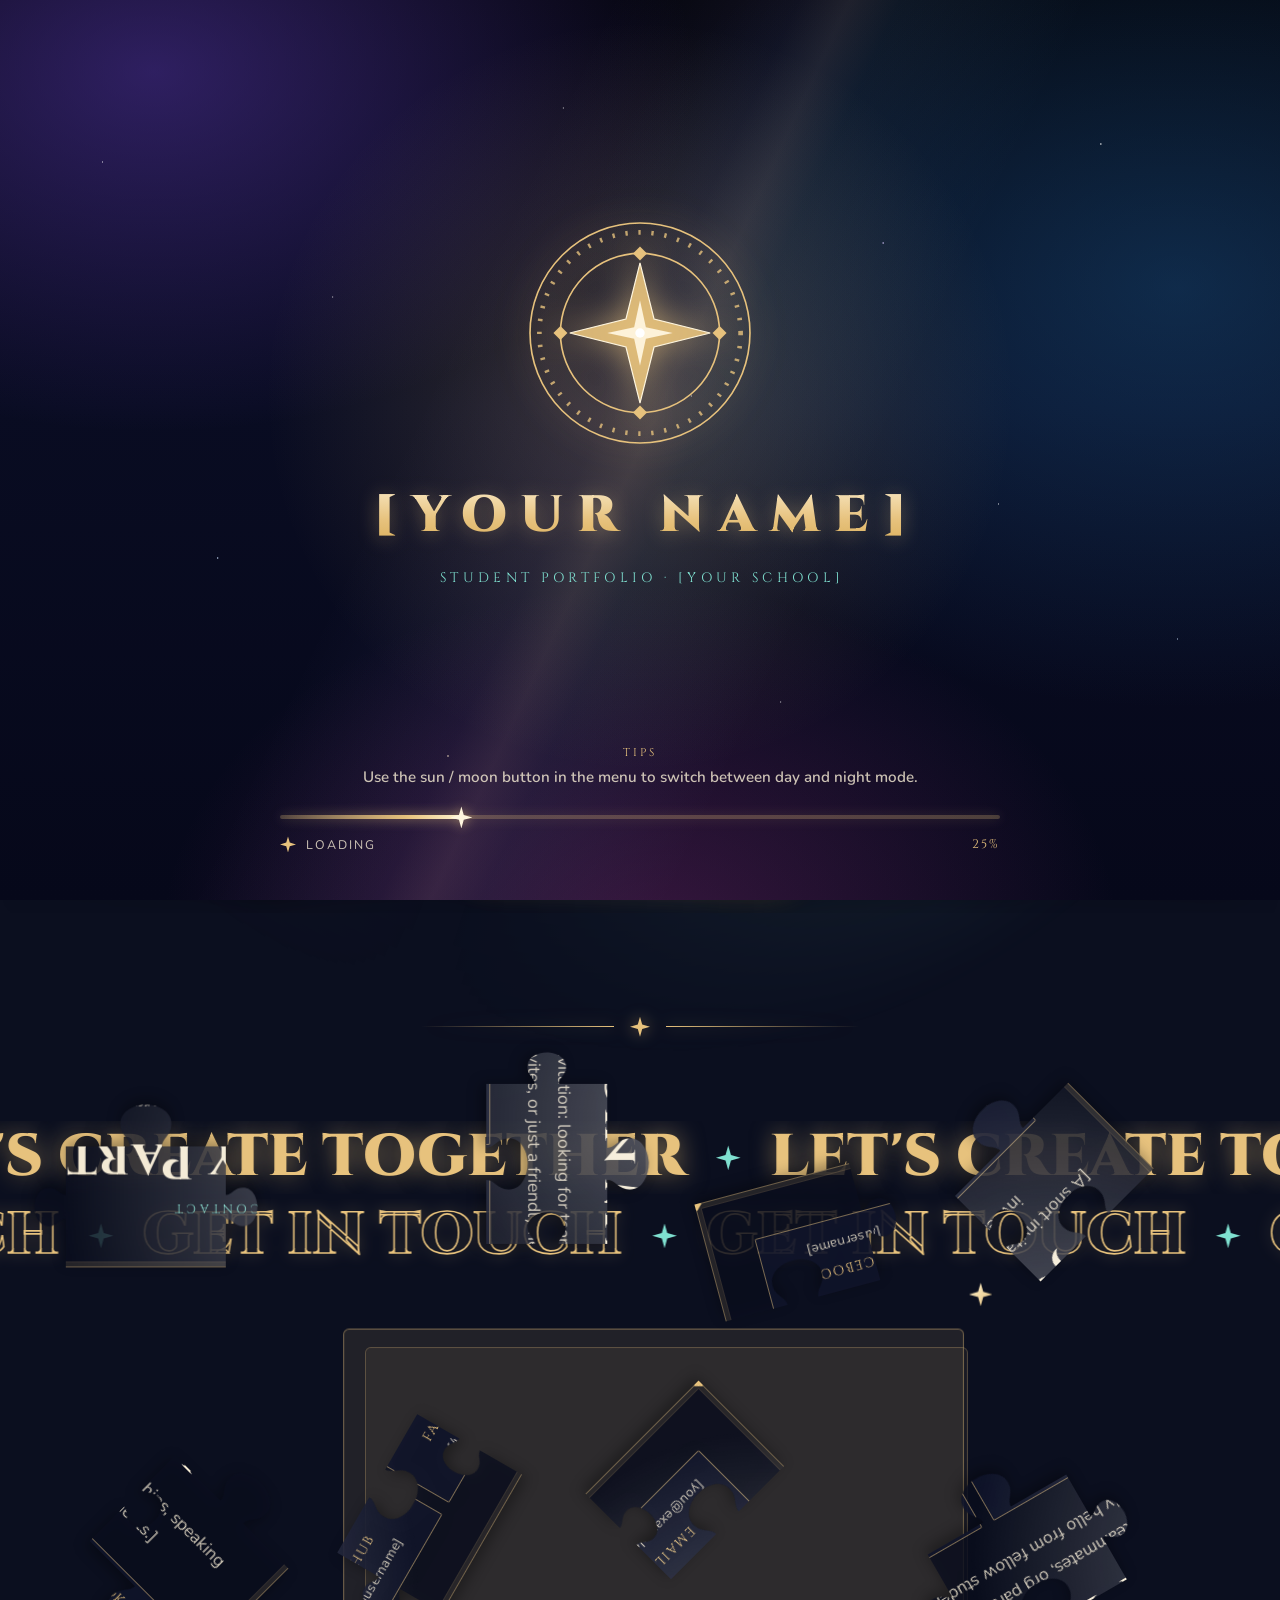
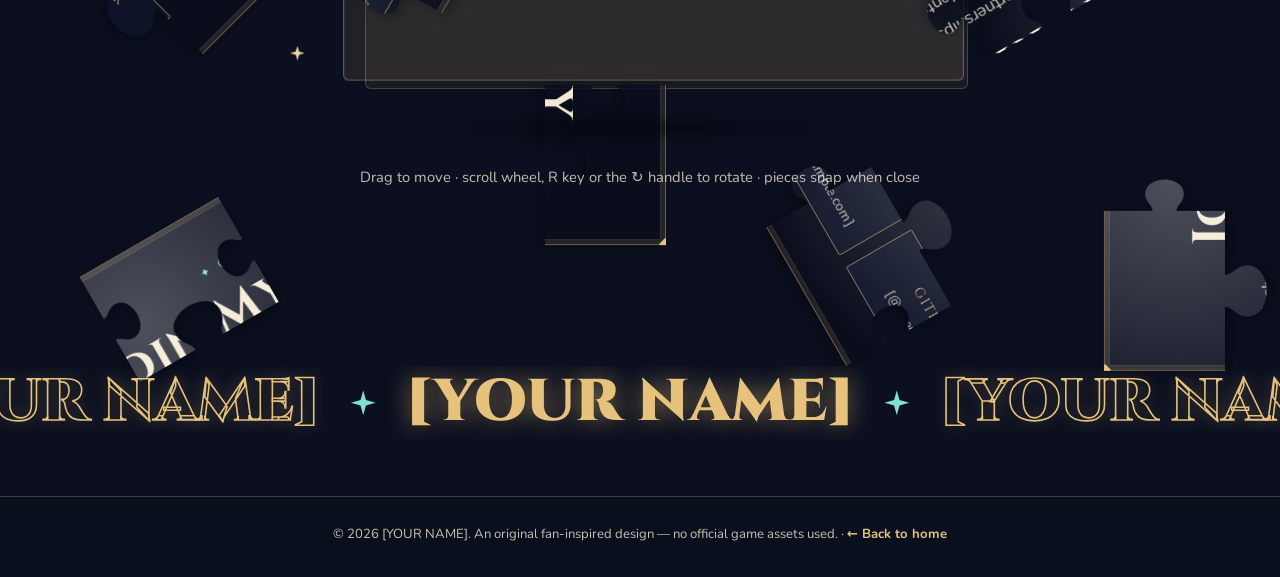
==== commit 7ff2583a: "genshin themed modified portfolio oct 15" ====
--- a/work.html
+++ b/work.html
@@ -113,7 +113,7 @@
   </header>
 
   <main>
-    <!-- =================== 4. SHOWCASE (one belt) =================== -->
+    <!-- =================== 4. SHOWCASE (one belt of 3 cards) =================== -->
     <section class="section section--wide section--first" id="showcase" aria-labelledby="showcase-title" data-showcase>
       <div class="container">
         <header class="section-head section-head--row reveal">
@@ -139,7 +139,8 @@
            aria-label="Student activities carousel. Use the left and right arrow keys to scroll.">
         <ul class="showcase-track">
 
-          <!-- Each <li class="project-slot"> is one quest card. Copy one to add more.
+          <!-- The Quest Log has 3 quest cards. Each <li class="project-slot"> is one card.
+               showcase.js automatically repeats the 3 cards so the belt loops with no gaps.
                IMAGE: replace the placeholder text in .project-thumb with <img src="images/activity-1.jpg" alt="[Describe the photo]">
                TAG = category chip, stars = how big a highlight it was (3 to 5). -->
           <li class="project-slot">
@@ -179,67 +180,16 @@
           <li class="project-slot">
             <article class="project-card panel" tabindex="0" aria-haspopup="dialog">
               <div class="project-thumb">
-                <span class="project-tag">VOLUNTEER</span>
+                <span class="project-tag">EVENT</span>
                 <span>[PHOTO 3]</span>
                 <span class="rarity" aria-hidden="true">★★★★</span>
-              </div>
-              <div class="project-body">
-                <h3>[Outreach / Community Project]</h3>
-                <span class="project-meta">[Your Role] · [Month Year]</span>
-                <p>[Who you helped, what the team did, and how many people it reached.]</p>
-                <!-- 🔗 YOUR LINK: change the href below (album, post, certificate, article...) -->
-                <a class="btn btn--small" href="https://example.com/[activity-3]" target="_blank" rel="noopener">Read the story <span aria-hidden="true">→</span></a>
-              </div>
-            </article>
-          </li>
-
-          <li class="project-slot">
-            <article class="project-card panel" tabindex="0" aria-haspopup="dialog">
-              <div class="project-thumb">
-                <span class="project-tag">CLUB</span>
-                <span>[PHOTO 4]</span>
-                <span class="rarity" aria-hidden="true">★★★★</span>
-              </div>
-              <div class="project-body">
-                <h3>[Club / Organization Name]</h3>
-                <span class="project-meta">[Member / Officer] · [Years Active]</span>
-                <p>[What the club does, what you contributed, and your favorite memory.]</p>
-                <!-- 🔗 YOUR LINK: change the href below (album, post, certificate, article...) -->
-                <a class="btn btn--small" href="https://example.com/[activity-4]" target="_blank" rel="noopener">Read the story <span aria-hidden="true">→</span></a>
-              </div>
-            </article>
-          </li>
-
-          <li class="project-slot">
-            <article class="project-card panel" tabindex="0" aria-haspopup="dialog">
-              <div class="project-thumb">
-                <span class="project-tag">EVENT</span>
-                <span>[PHOTO 5]</span>
-                <span class="rarity" aria-hidden="true">★★★★★</span>
               </div>
               <div class="project-body">
                 <h3>[Event You Organized or Joined]</h3>
                 <span class="project-meta">[Committee / Role] · [Month Year]</span>
                 <p>[What happened at the event, your part in making it work, and how it went.]</p>
                 <!-- 🔗 YOUR LINK: change the href below (album, post, certificate, article...) -->
-                <a class="btn btn--small" href="https://example.com/[activity-5]" target="_blank" rel="noopener">Read the story <span aria-hidden="true">→</span></a>
-              </div>
-            </article>
-          </li>
-
-          <li class="project-slot">
-            <article class="project-card panel" tabindex="0" aria-haspopup="dialog">
-              <div class="project-thumb">
-                <span class="project-tag">ACADEMIC</span>
-                <span>[PHOTO 6]</span>
-                <span class="rarity" aria-hidden="true">★★★</span>
-              </div>
-              <div class="project-body">
-                <h3>[Research / Seminar / Showcase]</h3>
-                <span class="project-meta">[Your Role] · [Year]</span>
-                <p>[The topic, what you built or presented, and what you took away from it.]</p>
-                <!-- 🔗 YOUR LINK: change the href below (album, post, certificate, article...) -->
-                <a class="btn btn--small" href="https://example.com/[activity-6]" target="_blank" rel="noopener">Read the story <span aria-hidden="true">→</span></a>
+                <a class="btn btn--small" href="https://example.com/[activity-3]" target="_blank" rel="noopener">Read the story <span aria-hidden="true">→</span></a>
               </div>
             </article>
           </li>
@@ -267,7 +217,8 @@
         </div>
       </div>
 
-      <!-- 3D floating contact card -->
+      <!-- 3D floating contact card. puzzle.js turns it into a playable jigsaw puzzle
+           (drag + rotate the pieces; solve it to reveal the card). -->
       <div class="scene3d contact-scene fd-1 reveal" data-puzzle>
         <div class="float3d">
           <div class="tilt3d" data-tilt-card>
@@ -293,7 +244,8 @@
         <span class="ground-shadow" aria-hidden="true"></span>
       </div>
 
-      <!-- Solve button: puzzle.js shows it (it stays hidden if the puzzle can't run, e.g. reduced motion) -->
+      <!-- Solve button: puzzle.js shows it (it stays hidden if the puzzle can't run, e.g. reduced motion).
+           puzzle.js also adds the hint line and the "Puzzle solved" message just above this block. -->
       <div class="puzzle-controls reveal" hidden>
         <button class="btn" type="button" data-puzzle-solve><span class="pz-label">✦ Solve the puzzle</span></button>
       </div>
--- a/style.css
+++ b/style.css
@@ -1298,25 +1298,6 @@
 /* 16.1 the loader emblem rings/stars rotate around their own centre */
 .em-ring--out, .em-ring--mid, .loader-emblem .em-star { transform-box: fill-box; transform-origin: center; }
 
-/* 16.2 hero badges: your organizations / roles, shown like party members */
-.hero-badges {
-  display: flex; flex-wrap: wrap; justify-content: center; gap: .6rem;
-  max-width: 46rem; margin: 0 auto 2rem; padding: 0; list-style: none;
-}
-.hero-badges li {
-  display: inline-flex; align-items: center; gap: .5rem;
-  padding: .38rem .95rem;
-  border: 1px solid rgba(var(--gold-rgb), .5); border-radius: 999px;
-  background: var(--glass-strong);
-  font-size: .82rem; letter-spacing: .06em; color: var(--text);
-}
-.hero-badges li::before { content: ""; width: 10px; height: 10px; background: var(--gold); clip-path: var(--star-clip); flex: none; }
-:root[data-theme="light"] .hero-badges li {
-  color: #ffffff; font-weight: 600; background: rgba(255, 255, 255, .2); border-color: rgba(255, 255, 255, .75);
-  text-shadow: 0 1px 8px rgba(20, 90, 140, .55);
-}
-:root[data-theme="light"] .hero-badges li::before { background: #fff6c8; }
-
 /* 16.3 skill chips */
 .tag-list { display: flex; flex-wrap: wrap; gap: .45rem; margin: 1rem 0 0; padding: 0; list-style: none; }
 .tag-list li {
@@ -1366,3 +1347,71 @@
 /* 16.6 light-mode legibility: hero eyebrow + badges stay readable over bright sky and windmills */
 :root[data-theme="light"] .hero-eyebrow { text-shadow: 0 1px 10px rgba(20, 90, 140, .95), 0 0 3px rgba(20, 90, 140, .7); }
 :root[data-theme="light"] .hero-badges li { background: rgba(38, 112, 166, .5); border-color: rgba(255, 255, 255, .8); text-shadow: 0 1px 4px rgba(10, 60, 100, .6); }
+/* =====================================================================
+   ADDITIONS (round 2)
+   ===================================================================== */
+
+/* ---- Task 2: hero spacing after removing the badges ---- */
+.hero-tagline { margin-bottom: clamp(1.6rem, 4.5vw, 2.8rem); }
+.hero-cta { margin-top: 0; }
+
+/* ---- Task 4: neighbours "make room, then settle" when a card is put back in the deck ----
+   Uses the separate `translate` property so it doesn't fight showcase.js's inline transform. */
+@keyframes deckRoomL { 0% { translate: 0 0; } 40% { translate: -16px 0; } 100% { translate: 0 0; } }
+@keyframes deckRoomR { 0% { translate: 0 0; } 40% { translate: 16px 0; } 100% { translate: 0 0; } }
+.project-slot.deck-nudge-l { animation: deckRoomL .35s ease-out; }
+.project-slot.deck-nudge-r { animation: deckRoomR .35s ease-out; }
+
+/* ---- Task 5: playable puzzle ---- */
+.scene3d.puzzle-on .float3d { animation-play-state: paused; }   /* keep the card still while pieces are dragged */
+
+.puzzle-piece { cursor: grab; transition: transform .15s ease; -webkit-tap-highlight-color: transparent; }
+.puzzle-piece:focus { outline: none; }                          /* a clip-path would hide an outline anyway */
+.puzzle-wrap.is-held { filter: drop-shadow(0 16px 18px rgba(0,0,0,.45)); }
+.puzzle-wrap.is-held .puzzle-piece { transform: scale(1.03); cursor: grabbing; }
+.puzzle-wrap.is-focus { filter: drop-shadow(0 0 7px rgba(255,226,140,.95)) drop-shadow(0 0 2px #fff); }
+.puzzle-wrap.is-locked { filter: drop-shadow(0 0 4px rgba(255,226,140,.35)); }
+.puzzle-piece[aria-disabled="true"] { cursor: default; }
+[data-theme="light"] .puzzle-wrap.is-held { filter: drop-shadow(0 14px 16px rgba(40,90,110,.35)); }
+[data-theme="light"] .puzzle-wrap.is-focus { filter: drop-shadow(0 0 7px rgba(60,170,190,.95)) drop-shadow(0 0 2px #fff); }
+[data-theme="light"] .puzzle-wrap.is-locked { filter: drop-shadow(0 0 4px rgba(120,200,160,.4)); }
+
+.puzzle-handle {
+  width: 34px; height: 34px; margin: -17px 0 0 -17px; border-radius: 50%;
+  display: grid; place-items: center; font-size: 18px; line-height: 1; user-select: none;
+  color: #2a1d05; background: radial-gradient(circle at 35% 30%, #fff3c9, #e7c27d);
+  border: 1px solid rgba(255,255,255,.75); box-shadow: 0 4px 12px rgba(0,0,0,.4);
+  opacity: 0; transform: scale(.6); transition: opacity .18s ease, transform .18s ease; cursor: grab; touch-action: none;
+}
+.puzzle-handle.is-on { opacity: 1; transform: scale(1); }
+[data-theme="light"] .puzzle-handle { color: #0f4a58; background: radial-gradient(circle at 35% 30%, #fff, #a8e6ee); box-shadow: 0 4px 12px rgba(40,110,130,.3); }
+
+.puzzle-hint { text-align: center; margin: 1.2rem auto .2rem; max-width: 40rem; font-size: .92rem; opacity: .8; padding: 0 1rem; }
+.puzzle-msg { text-align: center; min-height: 1.6em; margin: .4rem 0 0; font-family: "Cinzel", serif; letter-spacing: .08em; opacity: 0; transform: translateY(6px); transition: opacity .35s ease, transform .35s ease; }
+.puzzle-msg.is-on { opacity: 1; transform: none; }
+
+.contact-card { position: relative; }
+.shimmer-sweep { position: absolute; inset: 0; overflow: hidden; border-radius: inherit; pointer-events: none; z-index: 5; }
+.shimmer-sweep::before {
+  content: ""; position: absolute; top: -25%; bottom: -25%; left: -60%; width: 45%; transform: skewX(-20deg);
+  background: linear-gradient(90deg, transparent, rgba(255,244,210,.0) 15%, rgba(255,244,210,.9) 50%, rgba(255,244,210,0) 85%, transparent);
+  animation: pzSweep var(--shimmer-ms, 1500ms) ease-in-out 2 both;
+}
+.shimmer-sweep.is-soft::before { opacity: .55; animation-iteration-count: 1; }
+@keyframes pzSweep { from { left: -60%; } to { left: 120%; } }
+.contact-card.is-shimmer { animation: pzGlow 1.6s ease-in-out 2; }
+@keyframes pzGlow { 50% { box-shadow: 0 0 40px 6px rgba(255,226,140,.45); } }
+[data-theme="light"] .contact-card.is-shimmer { animation-name: pzGlowLight; }
+@keyframes pzGlowLight { 50% { box-shadow: 0 0 40px 6px rgba(255,255,255,.8), 0 0 60px 10px rgba(120,210,200,.35); } }
+.puzzle-sparks { position: absolute; pointer-events: none; z-index: 6; }
+
+/* ---- Task 6: idle cursor ---- */
+.idle-sky { position: fixed; left: 0; top: 0; width: 100%; height: 100%; pointer-events: none; }
+.idle-slime { position: fixed; left: 0; top: 0; pointer-events: none; z-index: 9000; will-change: transform; }
+.idle-slime svg { width: 100%; height: 100%; overflow: visible; opacity: 0; transform: scale(.2); transition: opacity .35s ease, transform .45s cubic-bezier(.2,1.4,.4,1); }
+.idle-slime.is-on svg { opacity: 1; transform: scale(1); }
+.idle-slime.is-pop svg { opacity: 0; transform: scale(1.6); transition: opacity .25s ease, transform .25s ease-out; }
+.sl-swirls { transform-origin: 60px 60px; animation: slSpin 7s linear infinite; }
+.sl-vortex { transform-origin: 60px 46px; animation: slSpin 3.2s linear infinite; }
+@keyframes slSpin { to { transform: rotate(360deg); } }
+@media (prefers-reduced-motion: reduce) { .sl-swirls, .sl-vortex { animation: none; } }
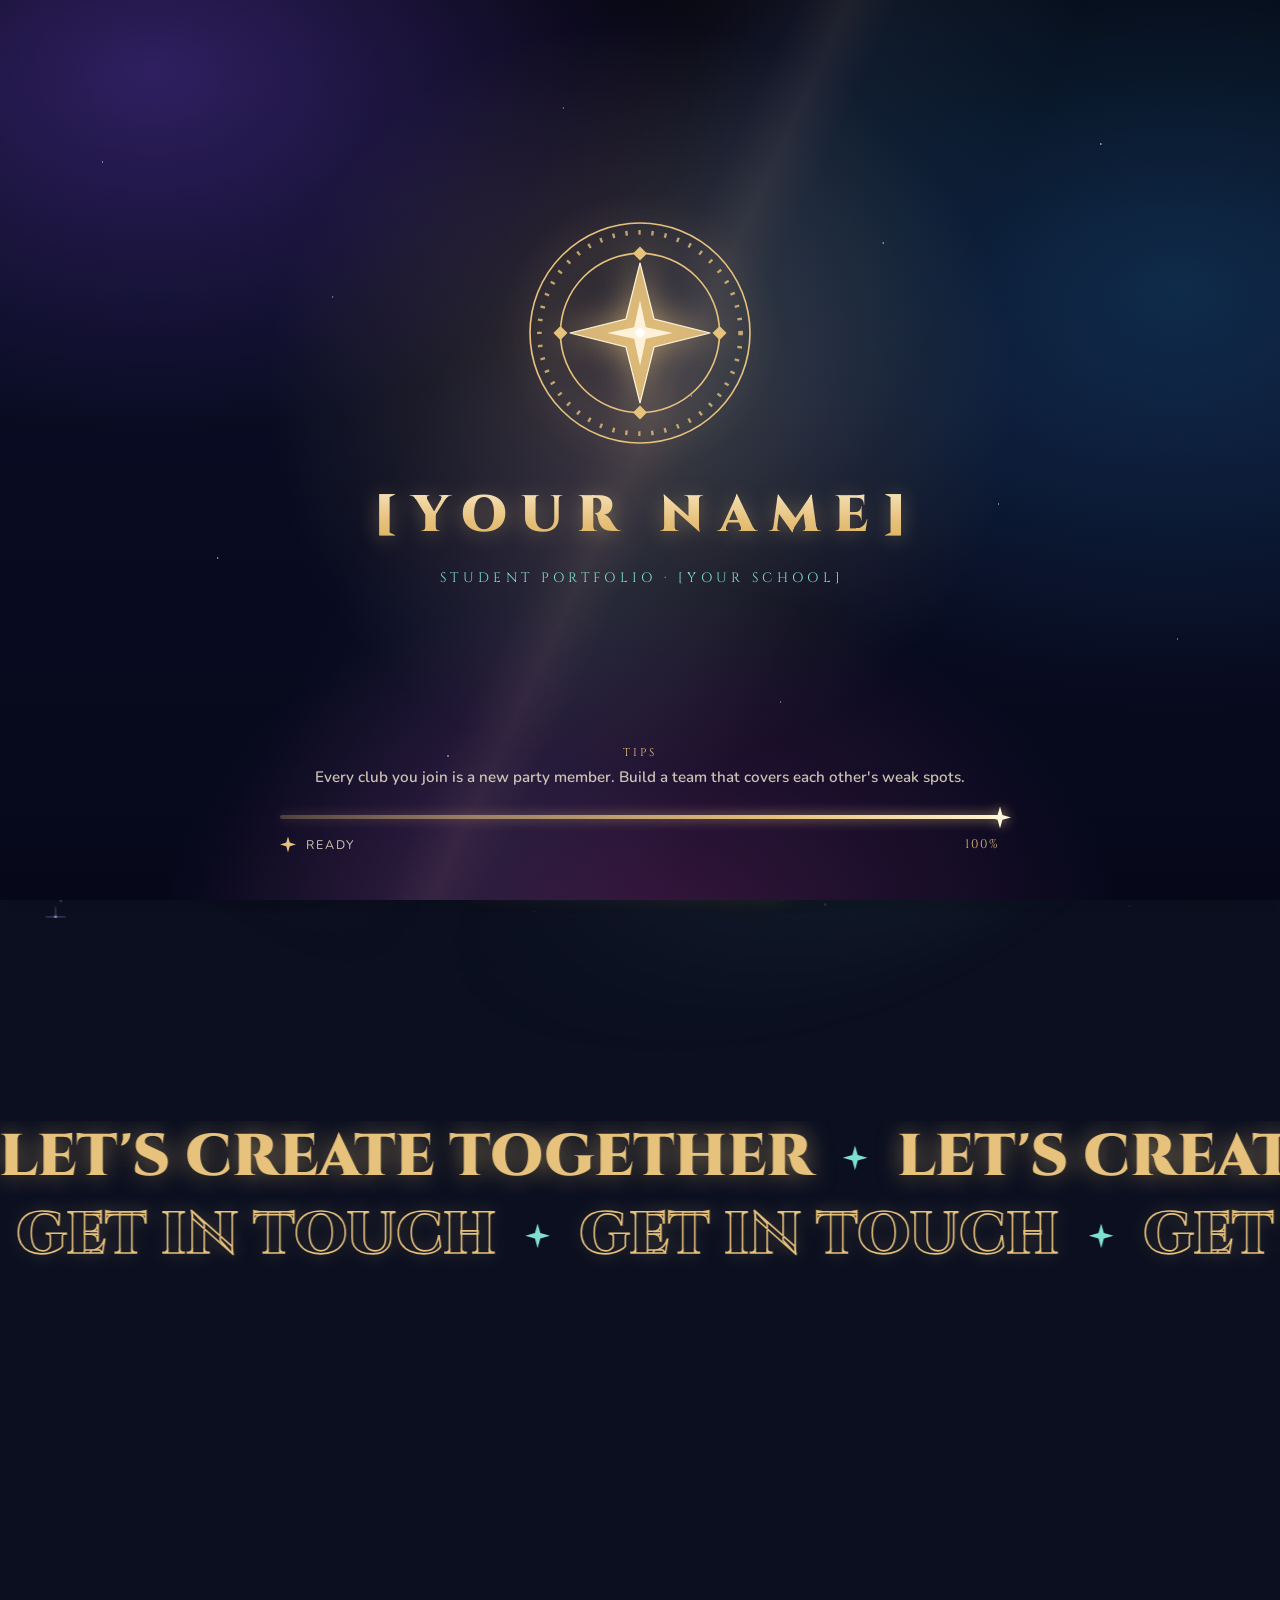
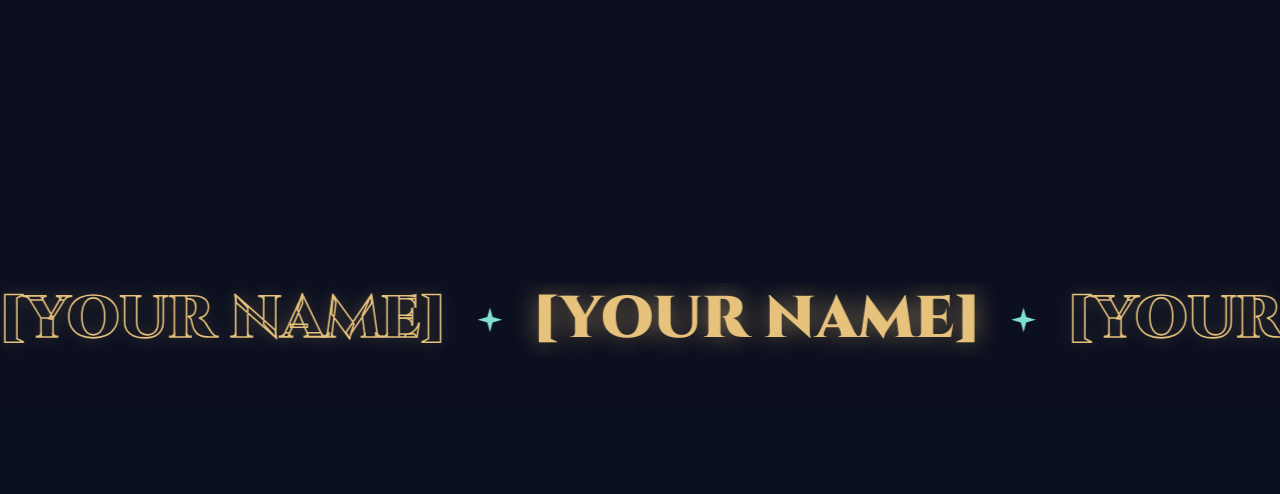
==== commit f3a8f93f: "im tired boss" ====
--- a/work.html
+++ b/work.html
@@ -2,12 +2,13 @@
 <!--
   =====================================================================
   GENSHIN-INSPIRED PORTFOLIO  —  PAGE 2 of 2: work.html
-  (Quest Log of student activities + Contact.  Page 1 = index.html has Hero, About, Journey, Activities)
+  (Quest Log of student activities + Contact.  Page 1 = index.html has Hero, About, Handbook)
   =====================================================================
   QUICK EDIT GUIDE (full details in README.md)
   1. Search this file for "[" to find every placeholder in [BRACKETS].
   2. Every button link is marked with a  🔗  comment.
   3. No inline <style> or <script> is used; everything is linked below.
+  4. Music: put your two MP3 files in audio/ (see js/audio.js).
   =====================================================================
 -->
 <html lang="en" class="no-js">
@@ -22,17 +23,18 @@
   <link rel="preconnect" href="https://fonts.gstatic.com" crossorigin>
   <link href="https://fonts.googleapis.com/css2?family=Cinzel:wght@500;700;900&family=Nunito:wght@400;600;700&display=swap" rel="stylesheet">
 
+  <!-- keep this path in sync with where style.css really lives (e.g. css/style.css) -->
   <link rel="stylesheet" href="style.css">
 
   <script src="js/theme.js"></script>
-  <!-- loader.js also runs immediately so the loading screen shows from the first paint -->
   <script src="js/loader.js"></script>
   <script src="js/text-fx.js" defer></script>
   <script src="js/main.js" defer></script>
   <script src="js/meteors.js" defer></script>
   <script src="js/wind.js" defer></script>
   <script src="js/scenery.js" defer></script>
-  <script src="js/traveler.js" defer></script>
+  <!-- traveler.js was not in the files you sent; add it back here if you have it:
+  <script src="js/traveler.js" defer></script> -->
   <script src="js/cursor.js" defer></script>
   <script src="js/card3d.js" defer></script>
   <script src="js/particles.js" defer></script>
@@ -40,11 +42,11 @@
   <script src="js/showcase.js" defer></script>
   <script src="js/marquee.js" defer></script>
   <script src="js/puzzle.js" defer></script>
+  <script src="js/depth-bg.js" defer></script>
+  <script src="js/audio.js" defer></script>
 </head>
 
 <body>
-  <!-- ===== LOADING SCREEN (Genshin-style). loader.js fills the tip + progress.
-       EDIT: the name, the subtitle, and the tips (data-tips, separated by | ) ===== -->
   <div id="loader" role="status" aria-live="polite" aria-label="Loading"
        data-tips="Every club you join is a new party member. Build a team that covers each other's weak spots.|Leveling up isn't only grades: events, volunteering and leadership all count as EXP.|Stuck on a project? Ask a teammate. Co-op is always stronger than solo.|Even travelers need to restore HP between exams. Rest is part of the quest.|Hover a quest card to pull it from the deck, then click it to read the whole story.|Use the sun / moon button in the menu to switch between day and night mode.">
     <div class="loader-bg" aria-hidden="true"></div>
@@ -94,13 +96,16 @@
       <nav id="nav-menu" class="nav-links" aria-label="Main">
         <a href="index.html">Home</a>
         <a href="index.html#about">About</a>
-        <a href="index.html#journey">Journey</a>
-        <a href="index.html#skills">Activities</a>
+        <a href="index.html#handbook">Handbook</a>
         <a href="#showcase" class="is-active">Quest Log</a>
         <a href="#contact">Contact</a>
       </nav>
 
       <div class="nav-actions">
+        <button class="theme-toggle audio-toggle" id="audio-toggle" type="button" aria-label="Play music" aria-pressed="false" title="Play music">
+          <svg class="ic-off" viewBox="0 0 24 24" aria-hidden="true" focusable="false"><path d="M4 9.5h3.5L12 5.5v13l-4.5-4H4z"/><path d="M16 9.5l4.5 5M20.5 9.5l-4.5 5"/></svg>
+          <svg class="ic-on" viewBox="0 0 24 24" aria-hidden="true" focusable="false"><path d="M4 9.5h3.5L12 5.5v13l-4.5-4H4z"/><path d="M15.5 9a4.2 4.2 0 0 1 0 6M18.3 6.6a8 8 0 0 1 0 10.8"/></svg>
+        </button>
         <button class="theme-toggle" id="theme-toggle" type="button" aria-label="Switch to light mode" aria-pressed="false">
           <svg class="icon-sun" viewBox="0 0 24 24" aria-hidden="true" focusable="false"><circle cx="12" cy="12" r="4.2"/><path d="M12 2.5v2.6M12 18.9v2.6M2.5 12h2.6M18.9 12h2.6M5.3 5.3l1.8 1.8M16.9 16.9l1.8 1.8M5.3 18.7l1.8-1.8M16.9 7.1l1.8-1.8"/></svg>
           <svg class="icon-moon" viewBox="0 0 24 24" aria-hidden="true" focusable="false"><path d="M20 14.5A8.5 8.5 0 1 1 9.5 4a7 7 0 0 0 10.5 10.5Z"/></svg>
@@ -202,8 +207,7 @@
     <!-- =================== 5. CONTACT + PASSING-BY TEXT =================== -->
     <section class="contact" id="contact" aria-labelledby="contact-title">
 
-      <!-- Passing-by strips (decorative). Each phrase is short so it fits fully on screen.
-           Edit the words inside each .m-item. -->
+      <!-- Passing-by strips (decorative). Edit the words inside each .m-item. -->
       <div class="marquee-rows" aria-hidden="true">
         <div class="marquee-row" data-marquee data-speed="55" data-dir="1">
           <div class="marquee-track"><div class="marquee-set">
@@ -244,8 +248,7 @@
         <span class="ground-shadow" aria-hidden="true"></span>
       </div>
 
-      <!-- Solve button: puzzle.js shows it (it stays hidden if the puzzle can't run, e.g. reduced motion).
-           puzzle.js also adds the hint line and the "Puzzle solved" message just above this block. -->
+      <!-- Solve button: puzzle.js shows it (it stays hidden if the puzzle can't run, e.g. reduced motion). -->
       <div class="puzzle-controls reveal" hidden>
         <button class="btn" type="button" data-puzzle-solve><span class="pz-label">✦ Solve the puzzle</span></button>
       </div>
--- a/style.css
+++ b/style.css
@@ -667,21 +667,9 @@
 .stat span { font-size: .8rem; color: var(--text-soft); letter-spacing: .05em; }
 
 /* ---------- 8. SKILLS ---------- */
-.skills-grid { display: grid; gap: 1.6rem; grid-template-columns: 1fr; }
-.skill-card { padding: 1.6rem 1.5rem 1.8rem; }
 .skill-card:hover { transform: translateY(-4px); }
 .skill-card h3 { margin: .6rem 0 .5rem; }
 .skill-card p { font-size: .95rem; color: var(--text-soft); }
-
-.constellation { width: 100%; max-width: 160px; height: auto; display: block; overflow: visible; }
-.constellation polyline { fill: none; stroke: rgba(var(--gold-rgb), 0.6); stroke-width: 1; stroke-dasharray: 4 4; }
-.constellation circle { fill: var(--gold); filter: drop-shadow(0 0 4px var(--gold)); animation: twinkle 3.2s ease-in-out infinite; }
-.constellation circle:nth-of-type(2n) { animation-delay: -1.1s; fill: var(--teal); filter: drop-shadow(0 0 4px var(--teal)); }
-.constellation circle:nth-of-type(3n) { animation-delay: -2.1s; }
-@keyframes twinkle { 0%, 100% { opacity: .45; } 50% { opacity: 1; } }
-
-.page-cta { display: flex; justify-content: center; margin-top: clamp(2.2rem, 5vw, 3.2rem); }
-
 /* ---------- 9. SHOWCASE CAROUSEL ---------- */
 .showcase-controls { display: flex; gap: .7rem; }
 .arrow-btn {
@@ -1306,32 +1294,6 @@
   font-size: .74rem; letter-spacing: .08em; color: var(--gold);
 }
 
-/* 16.4 journey timeline (About -> Skills) */
-.journey { position: relative; list-style: none; margin: 0 auto; padding: 0; max-width: 900px; display: grid; gap: 1.6rem; }
-.journey::before {
-  content: ""; position: absolute; left: 19px; top: 6px; bottom: 6px; width: 2px;
-  background: linear-gradient(180deg, transparent, var(--gold) 12%, var(--gold) 88%, transparent); opacity: .6;
-}
-.journey-step { position: relative; padding-left: 3.4rem; }
-.journey-step::before {
-  content: ""; position: absolute; left: 8px; top: 1.3rem; width: 24px; height: 24px;
-  background: var(--gold); clip-path: var(--star-clip); filter: drop-shadow(0 0 8px rgba(var(--gold-rgb), .8));
-}
-.journey-card { padding: 1.2rem 1.4rem 1.4rem; }
-.journey-year { font-family: var(--font-display); letter-spacing: .22em; text-transform: uppercase; font-size: .72rem; color: var(--teal); }
-.journey-card h3 { margin: .3rem 0 .4rem; }
-.journey-card p { font-size: .95rem; color: var(--text-soft); }
-@media (max-width: 859px) {
-  .js .journey-step.reveal[data-anim]:not(.is-visible) { transform: translateY(50px); }   /* no sideways slide on phones (avoids side-scroll) */
-}
-@media (min-width: 860px) {
-  .journey::before { left: 50%; margin-left: -1px; }
-  .journey-step { width: 50%; padding: 0 3rem 0 0; }
-  .journey-step:nth-child(even) { margin-left: 50%; padding: 0 0 0 3rem; }
-  .journey-step::before { left: auto; right: -12px; }
-  .journey-step:nth-child(even)::before { right: auto; left: -12px; }
-}
-
 /* 16.5 quest cards */
 .project-card .project-thumb { aspect-ratio: 16 / 10; }
 .project-tag {
@@ -1407,11 +1369,342 @@
 
 /* ---- Task 6: idle cursor ---- */
 .idle-sky { position: fixed; left: 0; top: 0; width: 100%; height: 100%; pointer-events: none; }
-.idle-slime { position: fixed; left: 0; top: 0; pointer-events: none; z-index: 9000; will-change: transform; }
-.idle-slime svg { width: 100%; height: 100%; overflow: visible; opacity: 0; transform: scale(.2); transition: opacity .35s ease, transform .45s cubic-bezier(.2,1.4,.4,1); }
-.idle-slime.is-on svg { opacity: 1; transform: scale(1); }
-.idle-slime.is-pop svg { opacity: 0; transform: scale(1.6); transition: opacity .25s ease, transform .25s ease-out; }
-.sl-swirls { transform-origin: 60px 60px; animation: slSpin 7s linear infinite; }
-.sl-vortex { transform-origin: 60px 46px; animation: slSpin 3.2s linear infinite; }
-@keyframes slSpin { to { transform: rotate(360deg); } }
-@media (prefers-reduced-motion: reduce) { .sl-swirls, .sl-vortex { animation: none; } }+
+/* =====================================================================
+   ROUND 3 ADDITIONS
+   A) About: Venti-inspired ID namecard     (.nc-*)
+   B) Résumé viewer                          (.resume-modal, .rm-*)
+   C) Adventurer's Handbook                  (.hb-*)
+   ===================================================================== */
+
+/* ================= A) NAMECARD ================= */
+.nc-scene { max-width: 940px; margin: 0 auto; }
+.namecard {
+  --nc-ink: #16404e; --nc-ink-soft: #3b6a76; --nc-gold: #d9b26a; --nc-gold-hi: #f3dc9f;
+  --nc-gold-dk: #8a6420; --nc-paper: #fbf6e6; --nc-teal: #2f8fa3; --nc-h: 470px;
+  position: relative; perspective: 1800px;
+}
+.nc-inner {
+  position: relative; display: grid; height: var(--nc-h);
+  transform-style: preserve-3d; transition: transform .9s cubic-bezier(.3,.8,.25,1);
+}
+.namecard.is-flipped .nc-inner { transform: rotateY(180deg); }
+.nc-face {
+  grid-area: 1 / 1; position: relative; overflow: hidden; border-radius: 22px; color: var(--nc-ink);
+  backface-visibility: hidden; -webkit-backface-visibility: hidden;
+  box-shadow: 0 18px 44px rgba(5,20,35,.45);
+}
+.nc-back { transform: rotateY(180deg); display: flex; flex-direction: column; background:
+  radial-gradient(circle at 12% 8%, rgba(60,169,184,.14), transparent 40%),
+  radial-gradient(circle at 92% 92%, rgba(217,178,106,.2), transparent 45%), var(--nc-paper); }
+.nc-front { cursor: pointer; background: #2b7d92; }
+.nc-art { position: absolute; inset: 0; width: 100%; height: 100%; }
+
+/* gold frame with two diamond corners */
+.nc-frame { position: absolute; inset: 10px; border: 2px solid rgba(243,220,159,.95); border-radius: 16px; pointer-events: none; z-index: 2;
+  box-shadow: inset 0 0 0 4px rgba(255,255,255,.16); }
+.nc-frame::before, .nc-frame::after { content: ""; position: absolute; width: 14px; height: 14px; background: var(--nc-gold-hi);
+  transform: rotate(45deg); border: 1px solid rgba(138,100,32,.6); }
+.nc-frame::before { left: -8px; top: -8px; }
+.nc-frame::after { right: -8px; bottom: -8px; }
+.nc-frame--back { border-color: rgba(217,178,106,.9); box-shadow: inset 0 0 0 4px rgba(217,178,106,.12); }
+
+/* front layout */
+.nc-content { position: relative; z-index: 1; height: 100%; display: grid; grid-template-columns: minmax(0,34%) minmax(0,1fr);
+  gap: clamp(14px,3vw,30px); padding: clamp(22px,3vw,34px) clamp(24px,3.4vw,40px); }
+.nc-portrait { margin: 0; display: flex; flex-direction: column; gap: 10px; min-height: 0; }
+.nc-photo-ph { flex: 1; min-height: 0; display: grid; place-items: center; text-align: center; overflow: hidden;
+  border: 3px solid var(--nc-gold); border-radius: 14px 14px 44px 14px; color: var(--nc-ink);
+  background: linear-gradient(160deg, rgba(255,255,255,.6), rgba(255,255,255,.2));
+  font: 700 .78rem/1.4 "Cinzel", serif; letter-spacing: .18em; box-shadow: 0 8px 18px rgba(8,40,55,.3); }
+.nc-photo-ph img { width: 100%; height: 100%; object-fit: cover; display: block; }
+.nc-portrait figcaption { text-align: center; color: #fff; font: 700 .72rem "Cinzel", serif; letter-spacing: .16em; text-shadow: 0 1px 6px rgba(8,40,55,.7); }
+
+.nc-info { display: flex; flex-direction: column; min-height: 0; padding: clamp(12px,1.8vw,20px) clamp(14px,2vw,22px);
+  background: rgba(255,252,240,.86); border: 1px solid rgba(217,178,106,.85); border-radius: 16px; backdrop-filter: blur(3px); }
+.nc-kicker { margin: 0; font: 700 .66rem "Cinzel", serif; letter-spacing: .22em; text-transform: uppercase; color: var(--nc-teal); }
+.nc-name { margin: .15em 0 0; font: 900 clamp(1.6rem,3.6vw,2.6rem)/1.05 "Cinzel", serif; color: var(--nc-ink); letter-spacing: .03em; }
+.nc-name--sm { font-size: clamp(1.15rem,2.2vw,1.5rem); }
+.nc-title { margin: .25em 0 0; font-weight: 700; color: var(--nc-ink-soft); }
+.nc-fields { display: grid; grid-template-columns: repeat(2,minmax(0,1fr)); gap: 8px 18px; margin: 12px 0 8px; }
+.nc-fields dt { font: 700 .62rem "Cinzel", serif; letter-spacing: .16em; text-transform: uppercase; color: var(--nc-gold-dk); }
+.nc-fields dd { margin: 0; font-weight: 700; color: var(--nc-ink); overflow-wrap: anywhere; }
+.nc-lead { margin: 4px 0 0; font-style: italic; color: var(--nc-ink-soft); font-size: .95rem; }
+.nc-foot { margin-top: auto; padding-top: 10px; border-top: 1px dashed rgba(60,110,120,.4); display: flex; align-items: center; justify-content: space-between; gap: 12px; flex-wrap: wrap; }
+.nc-stats { list-style: none; margin: 0; padding: 0; display: flex; gap: clamp(10px,2vw,22px); }
+.nc-stats strong { display: block; font: 900 1.3rem "Cinzel", serif; color: var(--nc-ink); line-height: 1.1; }
+.nc-stats span { font-size: .72rem; color: var(--nc-ink-soft); }
+
+.nc-flip { font: 700 .78rem "Cinzel", serif; letter-spacing: .1em; cursor: pointer; padding: .55em 1.1em; border-radius: 999px; color: #2a1d05;
+  background: linear-gradient(180deg, #fff3c9, #e7c27d); border: 1px solid rgba(255,255,255,.8); box-shadow: 0 4px 12px rgba(8,40,55,.3);
+  transition: transform .2s ease, box-shadow .2s ease; }
+.nc-flip:hover, .nc-flip:focus-visible { transform: translateY(-2px); box-shadow: 0 8px 18px rgba(8,40,55,.35); }
+
+/* back */
+.nc-back-head { position: relative; z-index: 3; display: flex; align-items: center; justify-content: space-between; gap: 12px;
+  padding: clamp(18px,2.4vw,26px) clamp(22px,3vw,36px) 6px; }
+.nc-tabs { position: relative; z-index: 3; display: flex; gap: 8px; padding: 6px clamp(22px,3vw,36px) 10px; overflow-x: auto; scrollbar-width: none; }
+.nc-tabs::-webkit-scrollbar { display: none; }
+.nc-tabs [role="tab"] { flex: none; cursor: pointer; font: 700 .76rem "Cinzel", serif; letter-spacing: .1em; padding: .5em 1.05em; border-radius: 999px;
+  color: var(--nc-ink); background: rgba(47,143,163,.1); border: 1px solid rgba(47,143,163,.4); transition: background .2s, color .2s; }
+.nc-tabs [role="tab"]:hover { background: rgba(47,143,163,.2); }
+.nc-tabs [role="tab"][aria-selected="true"] { color: #fff; background: linear-gradient(180deg, #3fb0c0, #2a8497); border-color: transparent; }
+.nc-panels { position: relative; z-index: 3; flex: 1; min-height: 0; overflow-y: auto; padding: 6px clamp(22px,3vw,36px) 26px; scrollbar-width: thin; scrollbar-color: #c8a35c transparent; }
+.nc-panels [role="tabpanel"] { outline: none; }
+.nc-panels p { margin: 0 0 .8em; line-height: 1.6; color: #234b58; }
+.nc-miles, .nc-strengths, .nc-hl ul { list-style: none; margin: 0; padding: 0; }
+.nc-miles li { position: relative; padding: 0 0 12px 22px; border-left: 2px solid rgba(217,178,106,.8); margin-left: 6px; }
+.nc-miles li::before { content: ""; position: absolute; left: -7px; top: 3px; width: 12px; height: 12px; transform: rotate(45deg); background: var(--nc-gold-hi); border: 1px solid var(--nc-gold-dk); }
+.nc-miles b, .nc-hl b { display: block; font: 700 .8rem "Cinzel", serif; letter-spacing: .08em; color: var(--nc-gold-dk); }
+.nc-miles span, .nc-hl span, .nc-strengths span { display: block; color: #234b58; line-height: 1.5; }
+.nc-strengths li { position: relative; padding: 0 0 12px 26px; }
+.nc-strengths li::before { content: "✦"; position: absolute; left: 0; top: 0; color: var(--nc-gold-dk); }
+.nc-strengths strong { font-family: "Cinzel", serif; color: var(--nc-ink); letter-spacing: .04em; }
+.nc-hl { display: grid; grid-template-columns: repeat(3,minmax(0,1fr)); gap: 18px; }
+.nc-hl h4 { margin: 0 0 8px; font: 700 .8rem "Cinzel", serif; letter-spacing: .14em; text-transform: uppercase; color: var(--nc-teal); padding-bottom: 6px; border-bottom: 1px solid rgba(217,178,106,.7); }
+.nc-hl li { margin-bottom: 10px; }
+.nc-resume-actions { display: flex; flex-wrap: wrap; gap: 12px; margin-top: 6px; }
+.nc-hint { text-align: center; margin: 1.4rem auto 0; opacity: .8; font-size: .92rem; }
+
+@media (max-width: 720px) {
+  .namecard { --nc-h: 700px; }
+  .nc-content { grid-template-columns: 1fr; gap: 12px; overflow-y: auto; padding: 24px 22px; }
+  .nc-photo-ph { flex: none; height: 150px; }
+  .nc-hl { grid-template-columns: 1fr; }
+}
+
+/* ================= B) RÉSUMÉ VIEWER ================= */
+.resume-modal { position: fixed; inset: 0; z-index: 8000; display: grid; place-items: center; padding: clamp(10px,3vw,32px);
+  background: rgba(5,12,28,.66); backdrop-filter: blur(6px); opacity: 0; visibility: hidden; transition: opacity .25s ease, visibility .25s ease; }
+.resume-modal.is-open { opacity: 1; visibility: visible; }
+.rm-panel { width: min(960px,100%); height: min(88vh,920px); display: flex; flex-direction: column; overflow: hidden; border-radius: 18px;
+  background: #fbf6e6; color: #16404e; border: 2px solid rgba(217,178,106,.9); box-shadow: 0 30px 80px rgba(0,0,0,.55);
+  transform: translateY(14px) scale(.98); transition: transform .3s cubic-bezier(.2,.9,.25,1); }
+.resume-modal.is-open .rm-panel { transform: none; }
+.rm-bar { display: flex; align-items: center; justify-content: space-between; gap: 12px; padding: 12px 16px; border-bottom: 1px solid rgba(217,178,106,.7); }
+.rm-bar h3 { margin: 0; font: 700 1rem "Cinzel", serif; letter-spacing: .08em; }
+.rm-actions { display: flex; align-items: center; gap: 10px; }
+.rm-x { width: 36px; height: 36px; border-radius: 50%; cursor: pointer; font-size: 1rem; color: #2a1d05; background: linear-gradient(180deg,#fff3c9,#e7c27d); border: 1px solid rgba(255,255,255,.8); }
+.rm-panel iframe { flex: 1; width: 100%; border: 0; background: #fff; }
+.rm-note { margin: 0; padding: 8px 16px; font-size: .85rem; text-align: center; border-top: 1px solid rgba(217,178,106,.5); }
+.rm-note a { color: #1f7b8e; text-decoration: underline; }
+
+/* ================= C) ADVENTURER'S HANDBOOK ================= */
+.hb-lead { text-align: center; max-width: 42rem; margin: 0 auto 1.6rem; opacity: .88; }
+.hb-stage {
+  --hb-paper: #fbf3dc; --hb-paper-2: #f0e2bc; --hb-edge: #cdb985; --hb-ink: #3a2f1c; --hb-gold: #c89b45; --hb-gold-dk: #7a5514;
+  --hb-leather: #1f5b6e; --hb-leather-2: #0f3646; max-width: 1060px; margin: 0 auto;
+}
+[data-theme="light"] .hb-stage { --hb-leather: #2e8fa8; --hb-leather-2: #16647a; }
+
+/* toolbar */
+.hb-toolbar { display: flex; flex-wrap: wrap; gap: 12px 20px; align-items: center; justify-content: center; margin-bottom: 1.6rem; }
+.hb-filters { display: flex; flex-wrap: wrap; gap: 8px; justify-content: center; }
+.hb-chip-btn, .hb-sort select { font: 700 .8rem "Cinzel", serif; letter-spacing: .08em; cursor: pointer; padding: .5em 1.05em; border-radius: 999px;
+  color: #f3e9d2; background: rgba(255,255,255,.07); border: 1px solid rgba(231,194,125,.55); transition: background .2s, color .2s, transform .2s; }
+.hb-chip-btn:hover { background: rgba(231,194,125,.2); transform: translateY(-1px); }
+.hb-chip-btn.is-active { color: #2a1d05; background: linear-gradient(180deg,#fff3c9,#e7c27d); border-color: transparent; }
+.hb-sort { display: inline-flex; align-items: center; gap: 8px; font: 700 .72rem "Cinzel", serif; letter-spacing: .14em; text-transform: uppercase; }
+.hb-sort select option { color: #16404e; background: #fff; }
+[data-theme="light"] .hb-chip-btn, [data-theme="light"] .hb-sort select { color: #1d4d5f; background: rgba(255,255,255,.66); border-color: rgba(40,120,140,.45); }
+[data-theme="light"] .hb-chip-btn:hover { background: rgba(255,255,255,.95); }
+[data-theme="light"] .hb-chip-btn.is-active { color: #fff; background: linear-gradient(180deg,#3fb0c0,#2a8497); }
+
+/* book frame */
+.hb-book { position: relative; width: 100%; aspect-ratio: 1.55 / 1; container-type: inline-size; perspective: 2600px; outline: none;
+  transition: transform .9s cubic-bezier(.3,.8,.25,1); }
+.hb-book[data-pos="front"] { transform: translateX(-25%); }   /* only the cover is visible: centre it */
+.hb-book[data-pos="back"]  { transform: translateX(25%); }    /* only the back cover is visible: centre it */
+.hb-book:focus-visible { outline: 2px dashed var(--hb-gold); outline-offset: 10px; }
+.hb-slot { position: absolute; top: 0; bottom: 0; width: 50%; }
+.hb-left { left: 0; }
+.hb-right { left: 50%; }
+.hb-book.is-single { aspect-ratio: auto; height: min(80vh, 640px); }
+.hb-book.is-single .hb-left { display: none; }
+.hb-book.is-single .hb-right { left: 0; width: 100%; }
+
+/* pages */
+.hb-page { position: absolute; inset: 0; padding: 8% 8% 9%; overflow: hidden; color: var(--hb-ink); font: 400 13px/1.5 "Nunito", sans-serif;
+  font-size: clamp(11px, 1.5cqw, 16px); box-shadow: 0 14px 34px rgba(0,0,0,.38); }
+.hb-book.is-single .hb-page { font-size: clamp(12px, 3.4cqw, 17px); padding: 9% 9% 10%; }
+.hb-page--left  { border-radius: 10px 3px 3px 10px; background: linear-gradient(90deg, var(--hb-paper-2), var(--hb-paper) 10%, var(--hb-paper) 86%, #e8d9ae 96%, var(--hb-edge)); }
+.hb-page--right { border-radius: 3px 10px 10px 3px; background: linear-gradient(270deg, var(--hb-paper-2), var(--hb-paper) 10%, var(--hb-paper) 86%, #e8d9ae 96%, var(--hb-edge)); }
+.hb-page::before { content: ""; position: absolute; inset: 3.5% 4.5%; border: 1px solid rgba(200,155,69,.55); pointer-events: none; }
+.hb-body { height: 100%; overflow-y: auto; padding: 0 .4em 1.6em; scrollbar-width: thin; scrollbar-color: #c8a35c transparent; }
+.hb-pageno { position: absolute; left: 0; right: 0; bottom: 4.4%; text-align: center; font: 700 .75em "Cinzel", serif; letter-spacing: .12em; opacity: .6; }
+.hb-h { margin: 0; font: 700 1.3em "Cinzel", serif; letter-spacing: .14em; text-transform: uppercase; color: var(--hb-gold-dk); }
+.hb-h::after { content: ""; display: block; height: 1px; margin: .5em 0 .4em; background: linear-gradient(90deg, var(--hb-gold), transparent); }
+.hb-sub { margin: 0 0 .6em; font-size: .88em; opacity: .75; }
+.hb-empty { font-style: italic; opacity: .8; }
+
+/* contents + index lists */
+.hb-toc-cat, .hb-year { margin: 1em 0 .25em; font: 700 .85em "Cinzel", serif; letter-spacing: .14em; text-transform: uppercase; color: var(--hb-gold-dk); }
+.hb-index { list-style: none; margin: 0; padding: 0; }
+.hb-toc-item { display: flex; align-items: baseline; gap: .5em; width: 100%; padding: .3em .35em; border: 0; border-radius: 6px; background: none;
+  color: inherit; font: inherit; text-align: left; cursor: pointer; transition: background .2s; }
+.hb-toc-item:hover, .hb-toc-item:focus-visible { background: rgba(200,155,69,.2); outline: none; }
+.hb-toc-item .m { flex: none; min-width: 2.4em; font: 700 .8em "Cinzel", serif; color: var(--hb-gold-dk); }
+.hb-toc-item .t { min-width: 0; }
+.hb-toc-item .dots { flex: 1; min-width: 1em; border-bottom: 1.5px dotted rgba(90,60,20,.45); transform: translateY(-.25em); }
+.hb-toc-item .p { flex: none; font: 700 .95em "Cinzel", serif; }
+
+/* entry page */
+.hb-entry-top { display: flex; justify-content: space-between; align-items: center; gap: .5em; margin-bottom: .5em; }
+.hb-date { font: 700 .8em "Cinzel", serif; letter-spacing: .1em; opacity: .75; }
+.hb-title { margin: 0; font: 700 1.45em/1.2 "Cinzel", serif; color: #4a3410; }
+.hb-role { margin: .25em 0 0; font-weight: 700; font-size: .92em; color: var(--hb-gold-dk); }
+.hb-thumb { margin: .8em 0; aspect-ratio: 16 / 9; display: grid; place-items: center; overflow: hidden; text-align: center; border: 2px solid rgba(200,155,69,.8); border-radius: 8px;
+  background: repeating-linear-gradient(135deg, rgba(200,155,69,.16) 0 10px, rgba(200,155,69,.05) 10px 20px); font: 700 .78em "Cinzel", serif; letter-spacing: .15em; }
+.hb-thumb img { width: 100%; height: 100%; object-fit: cover; display: block; }
+.hb-sum { margin: 0 0 .7em; }
+.hb-tags { list-style: none; display: flex; flex-wrap: wrap; gap: .4em; margin: 0 0 .6em; padding: 0; }
+.hb-tags li { padding: .1em .6em; font-size: .8em; border-radius: 99px; background: rgba(200,155,69,.18); border: 1px solid rgba(200,155,69,.45); }
+.hb-stars { margin: 0 0 .7em; color: #c8892b; letter-spacing: .15em; }
+.hb-entry .btn { color: inherit; }
+
+/* category chips (inside pages) */
+.hb-chip { display: inline-flex; align-items: center; gap: .35em; padding: .12em .7em; border-radius: 99px; font: 700 .78em "Cinzel", serif; letter-spacing: .08em;
+  color: var(--c, #7a5514); border: 1px solid var(--c, #7a5514); background: rgba(255,255,255,.55); }
+.hb-cat--writing { --c: #a8446f; } .hb-cat--coding { --c: #1f7b8e; } .hb-cat--design { --c: #8a56c4; }
+.hb-cat--research { --c: #3f8a4a; } .hb-cat--leadership { --c: #b8761a; }
+
+/* notes + closing */
+.hb-lines { height: 62%; margin-top: .5em; background: repeating-linear-gradient(transparent 0 1.9em, rgba(90,60,20,.25) 1.9em calc(1.9em + 1px)); }
+.hb-end { height: 100%; display: grid; place-content: center; text-align: center; gap: .8em; }
+.hb-end .hb-emblem { width: 4.5em; margin: 0 auto; }
+
+/* covers */
+.hb-page--cover, .hb-page--back { display: grid; place-items: center; text-align: center; padding: 6%; color: #f6e7bd; border: 2px solid rgba(243,220,159,.85);
+  background: radial-gradient(circle at 30% 20%, rgba(255,255,255,.16), transparent 45%), linear-gradient(145deg, var(--hb-leather), var(--hb-leather-2)); }
+.hb-page--cover { border-radius: 6px 16px 16px 6px; cursor: pointer; }
+.hb-page--back { border-radius: 16px 6px 6px 16px; }
+.hb-page--cover::before, .hb-page--back::before { inset: 4%; border: 2px solid rgba(243,220,159,.55); }
+.hb-cover-in { position: relative; display: grid; gap: .7em; justify-items: center; }
+.hb-emblem { width: 6.5em; fill: none; stroke: #f3dc9f; stroke-width: 2.4; }
+.hb-emblem .s { fill: rgba(243,220,159,.35); }
+.hb-emblem circle:last-child { fill: #f3dc9f; }
+.hb-cover-kicker { margin: 0; font: 700 .75em "Cinzel", serif; letter-spacing: .3em; text-transform: uppercase; opacity: .85; }
+.hb-cover-title { margin: 0; font: 900 2.2em/1.1 "Cinzel", serif; letter-spacing: .08em; text-shadow: 0 2px 10px rgba(0,0,0,.45); }
+.hb-cover-name { margin: 0; font: 700 1em "Cinzel", serif; letter-spacing: .2em; }
+.hb-cover-hint { font-size: .85em; opacity: .85; animation: hbPulse 2.4s ease-in-out infinite; }
+@keyframes hbPulse { 50% { opacity: .35; } }
+
+/* page turning layers */
+.hb-flipper { position: absolute; top: 0; bottom: 0; width: 50%; z-index: 6; transform-style: preserve-3d; will-change: transform; }
+.hb-flipper.is-fwd { left: 50%; transform-origin: left center; }
+.hb-flipper.is-back { left: 0; transform-origin: right center; }
+.hb-fl-face { position: absolute; inset: 0; backface-visibility: hidden; -webkit-backface-visibility: hidden; }
+.hb-fl-back { transform: rotateY(180deg); }
+.hb-ghost { position: absolute; inset: 0; z-index: 6; pointer-events: none; }
+
+/* controls */
+.hb-controls { display: flex; flex-wrap: wrap; gap: 12px; justify-content: center; align-items: center; margin-top: 1.6rem; }
+.hb-status { margin: 0; min-width: 8.5rem; text-align: center; font: 700 .85rem "Cinzel", serif; letter-spacing: .12em; }
+.arrow-btn[disabled] { opacity: .35; pointer-events: none; }
+
+/* before JS builds the book, show the plain list; afterwards hide it */
+.hb-source { max-width: 44rem; margin: 2rem auto 0; padding-left: 1.2rem; }
+.hb-ready .hb-source { display: none; }
+.no-js .hb-toolbar, .no-js .hb-controls, .no-js .hb-book-wrap { display: none; }
+
+@media (prefers-reduced-motion: reduce) {
+  .nc-inner, .hb-book { transition: none; }
+  .hb-cover-hint { animation: none; }
+}
+/* =====================================================================
+   ROUND 4 ADDITIONS
+   - Namecard: flip no longer depends on nested 3D (namecard.js turns each face)
+   - Idle sky canvas (comet / dragon)
+   ===================================================================== */
+.nc-inner { transform: none; transition: none; transform-style: flat; }
+.namecard.is-flipped .nc-inner { transform: none; }
+.nc-face { backface-visibility: visible; -webkit-backface-visibility: visible; will-change: transform; }
+.nc-back { transform: none; }
+.nc-face.is-hidden { visibility: hidden; pointer-events: none; }
+
+.idle-sky { position: fixed; left: 0; top: 0; width: 100%; height: 100%; pointer-events: none; z-index: 8400; }
+/* =====================================================================
+   ROUND 5: namecard is now a plain, steady card (no floating / tilting wrappers)
+   ===================================================================== */
+.nc-stage { max-width: 940px; margin: 0 auto; position: relative; }
+.nc-stage .namecard { perspective: none; }
+.nc-stage .nc-face { box-shadow: 0 22px 54px rgba(5, 20, 35, .5); }
+
+/* the global "text lifts and glows on hover" rule must not move text inside the card */
+.namecard :is(p, h3, h4, strong, span) { top: 0 !important; text-shadow: none !important; }
+
+/* the back's tab content scrolls */
+.nc-panels { overflow-y: auto !important; overscroll-behavior: contain; }
+.nc-front, .nc-front * { cursor: pointer; }
+.nc-front .nc-fields, .nc-front .nc-fields * { cursor: default; }
+/* =====================================================================
+   ROUND 6: hobbies tab, 3D floating card + handbook, 3D immersive background
+   ===================================================================== */
+
+/* ---------- About back: hobbies / favorites ---------- */
+.nc-hobbies { display: grid; grid-template-columns: repeat(auto-fill, minmax(150px, 1fr)); gap: 12px; list-style: none; margin: 0; padding: 0; }
+.nc-hobbies li { display: flex; gap: 10px; align-items: flex-start; padding: 12px 14px; border: 1px solid rgba(217,178,106,.85); border-radius: 14px; background: rgba(255,255,255,.55); }
+.nc-hobbies .ic { font-size: 1.5rem; line-height: 1; }
+.nc-hobbies b { display: block; font: 700 .82rem "Cinzel", serif; letter-spacing: .06em; color: var(--nc-ink); }
+.nc-hobbies li span:not(.ic) { display: block; font-size: .85rem; line-height: 1.4; color: #234b58; }
+.nc-fav { display: grid; grid-template-columns: repeat(2, minmax(0, 1fr)); gap: 12px 20px; margin: 0; }
+.nc-fav dt { font: 700 .66rem "Cinzel", serif; letter-spacing: .16em; text-transform: uppercase; color: var(--nc-gold-dk); }
+.nc-fav dd { margin: 0; font-weight: 700; color: var(--nc-ink); }
+@media (max-width: 720px) { .nc-fav { grid-template-columns: 1fr; } }
+
+/* ---------- 3D floating card + handbook ----------
+   The float uses the separate `translate` / `rotate` properties and the tilt (card-depth.js)
+   uses `transform`, so they combine and never fight the flip or the page turns. */
+@keyframes depthFloat {
+  0%, 100% { translate: 0 0;     rotate: 0deg; }
+  50%      { translate: 0 -14px; rotate: .35deg; }
+}
+@keyframes depthShadow {
+  0%, 100% { scale: 1;   opacity: .9; translate: 0 0; }
+  50%      { scale: .8;  opacity: .5; translate: 0 14px; }   /* moves down while the card moves up: stays on the ground */
+}
+.namecard, .hb-book-wrap { position: relative; isolation: isolate; animation: depthFloat 7s ease-in-out infinite; will-change: transform; }
+.hb-book-wrap { animation-duration: 8s; animation-delay: -3s; }
+
+.namecard::after, .hb-book-wrap::after {
+  content: ""; position: absolute; left: 10%; right: 10%; bottom: -32px; height: 26px; border-radius: 50%; pointer-events: none; z-index: -2;
+  background: radial-gradient(ellipse at center, rgba(var(--shadow-rgb), .55), transparent 70%); filter: blur(6px);
+  animation: depthShadow 7s ease-in-out infinite;
+}
+.hb-book-wrap::after { animation-duration: 8s; animation-delay: -3s; }
+
+/* card thickness: stacked gold slabs behind the card */
+.namecard::before {
+  content: ""; position: absolute; inset: 0; border-radius: 22px; pointer-events: none; z-index: -1; translate: 7px 9px;
+  background: linear-gradient(135deg, #b98a35, #7d5714);
+  box-shadow: 7px 9px 0 -1px rgba(138,100,32,.6), 14px 18px 0 -2px rgba(138,100,32,.32), 0 34px 54px rgba(0,0,0,.35);
+}
+
+/* book thickness: a stack of page edges while the book is open */
+.hb-book[data-pos="mid"]::before {
+  content: ""; position: absolute; left: 0; right: 0; top: 2.5%; bottom: -2.4%; z-index: -1; pointer-events: none;
+  border-radius: 8px 8px 16px 16px; background: linear-gradient(180deg, #d8c590, #a88f55); box-shadow: 0 18px 34px rgba(0,0,0,.35);
+}
+
+/* ---------- 3D immersive background (depth-bg.js) ----------
+   Every layer is shifted by a different amount toward the mouse (--bx / --by, -1..1)
+   and zooms a little as you scroll, so near layers move more than far ones. */
+#depth-canvas { position: fixed; inset: 0; width: 100%; height: 100%; z-index: -4; pointer-events: none; }
+
+#bg-galaxy {
+  translate: calc(var(--bx, 0) * -10px) calc(var(--scroll, 0) * -0.04px + var(--by, 0) * -8px);
+  scale: calc(1 + var(--scroll, 0) * 0.00012);
+}
+#bg-constellation { background-position: calc(var(--bx, 0) * -22px) calc(var(--scroll, 0) * -0.1px + var(--by, 0) * -16px); }
+#bg-clouds {
+  translate: calc(var(--bx, 0) * -26px) calc(var(--scroll, 0) * -0.06px + var(--by, 0) * -12px);
+  scale: calc(1 + var(--scroll, 0) * 0.00008);
+}
+.hill-far  { translate: calc(var(--bx, 0) * -8px)  calc(var(--scroll, 0) * -0.02px + var(--by, 0) * -3px); }
+.hill-mid  { translate: calc(var(--bx, 0) * -18px) calc(var(--scroll, 0) * -0.04px + var(--by, 0) * -6px); }
+.hill-near { translate: calc(var(--bx, 0) * -34px) calc(var(--scroll, 0) * -0.07px + var(--by, 0) * -10px); }
+#meteor-canvas, #wind-canvas { translate: calc(var(--bx, 0) * -14px) calc(var(--by, 0) * -10px); scale: 1.04; }
+
+@media (prefers-reduced-motion: reduce) {
+  .namecard, .hb-book-wrap, .namecard::after, .hb-book-wrap::after { animation: none; }
+}
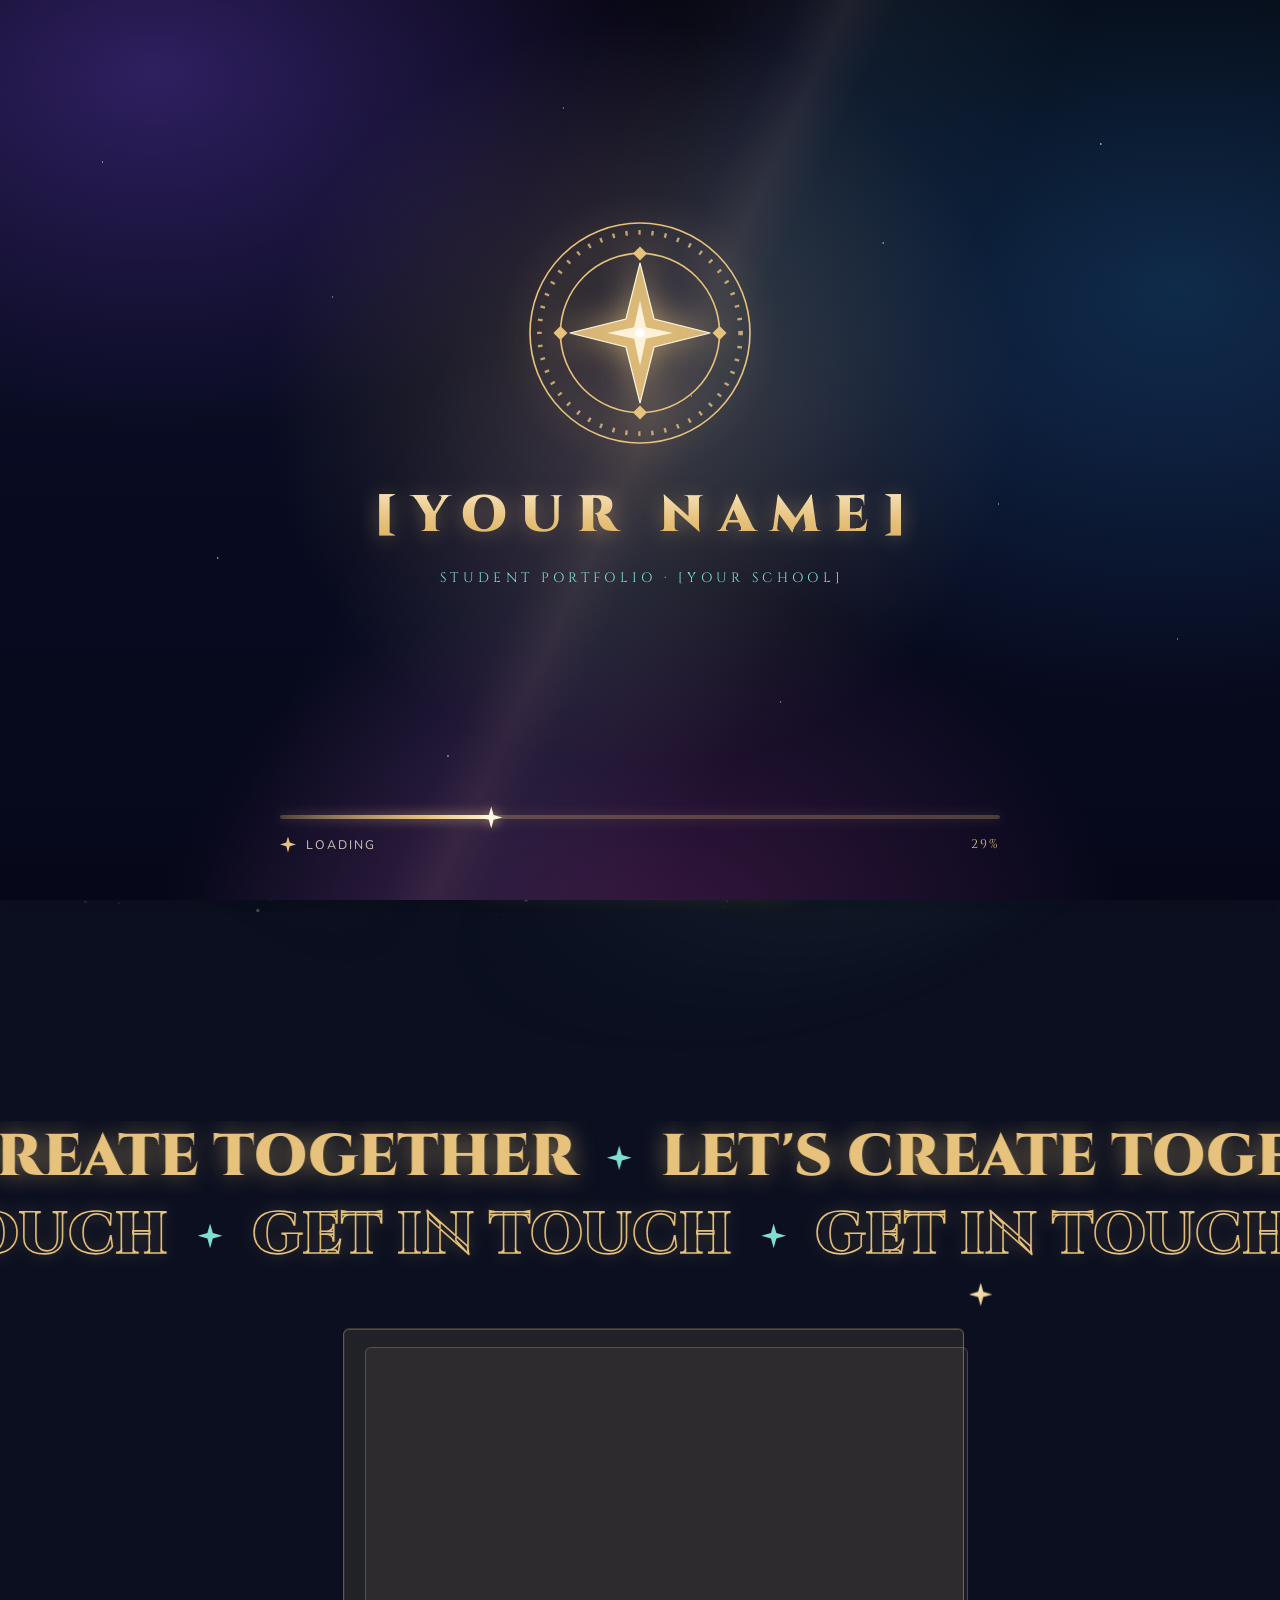
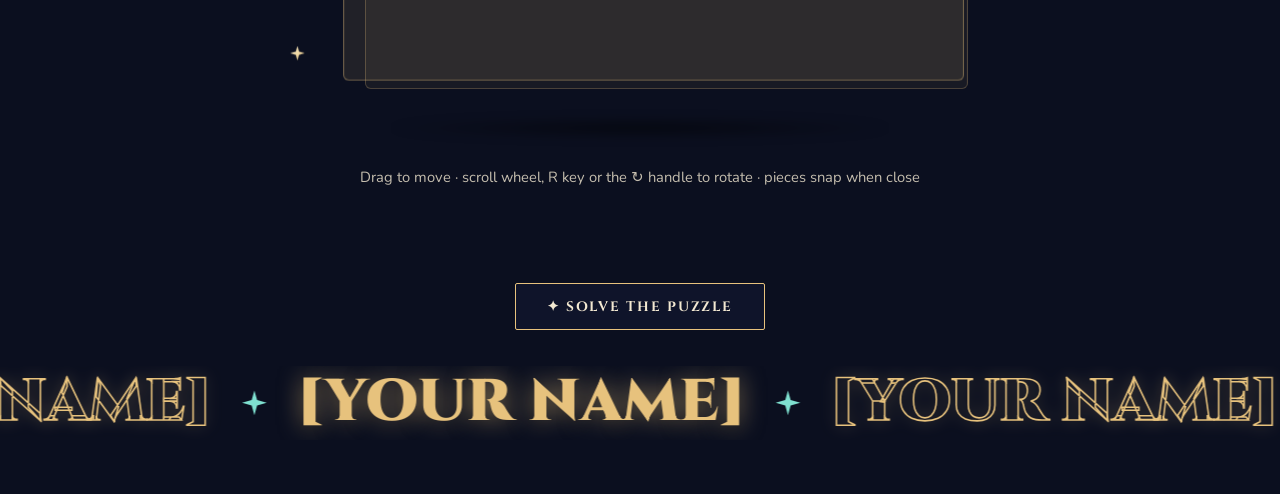
==== commit 60cbd21f: "die" ====
--- a/work.html
+++ b/work.html
@@ -28,7 +28,6 @@
 
   <script src="js/theme.js"></script>
   <script src="js/loader.js"></script>
-  <script src="js/text-fx.js" defer></script>
   <script src="js/main.js" defer></script>
   <script src="js/meteors.js" defer></script>
   <script src="js/wind.js" defer></script>
@@ -38,7 +37,7 @@
   <script src="js/cursor.js" defer></script>
   <script src="js/card3d.js" defer></script>
   <script src="js/particles.js" defer></script>
-  <script src="js/scroll-fx.js" defer></script>
+  <script src="js/scrollfx.js" defer></script>
   <script src="js/showcase.js" defer></script>
   <script src="js/marquee.js" defer></script>
   <script src="js/puzzle.js" defer></script>
--- a/style.css
+++ b/style.css
@@ -1369,7 +1369,14 @@
 
 /* ---- Task 6: idle cursor ---- */
 .idle-sky { position: fixed; left: 0; top: 0; width: 100%; height: 100%; pointer-events: none; }
-
+.idle-slime { position: fixed; left: 0; top: 0; pointer-events: none; z-index: 9000; will-change: transform; }
+.idle-slime svg { width: 100%; height: 100%; overflow: visible; opacity: 0; transform: scale(.2); transition: opacity .35s ease, transform .45s cubic-bezier(.2,1.4,.4,1); }
+.idle-slime.is-on svg { opacity: 1; transform: scale(1); }
+.idle-slime.is-pop svg { opacity: 0; transform: scale(1.6); transition: opacity .25s ease, transform .25s ease-out; }
+.sl-swirls { transform-origin: 60px 60px; animation: slSpin 7s linear infinite; }
+.sl-vortex { transform-origin: 60px 46px; animation: slSpin 3.2s linear infinite; }
+@keyframes slSpin { to { transform: rotate(360deg); } }
+@media (prefers-reduced-motion: reduce) { .sl-swirls, .sl-vortex { animation: none; } }
 /* =====================================================================
    ROUND 3 ADDITIONS
    A) About: Venti-inspired ID namecard     (.nc-*)
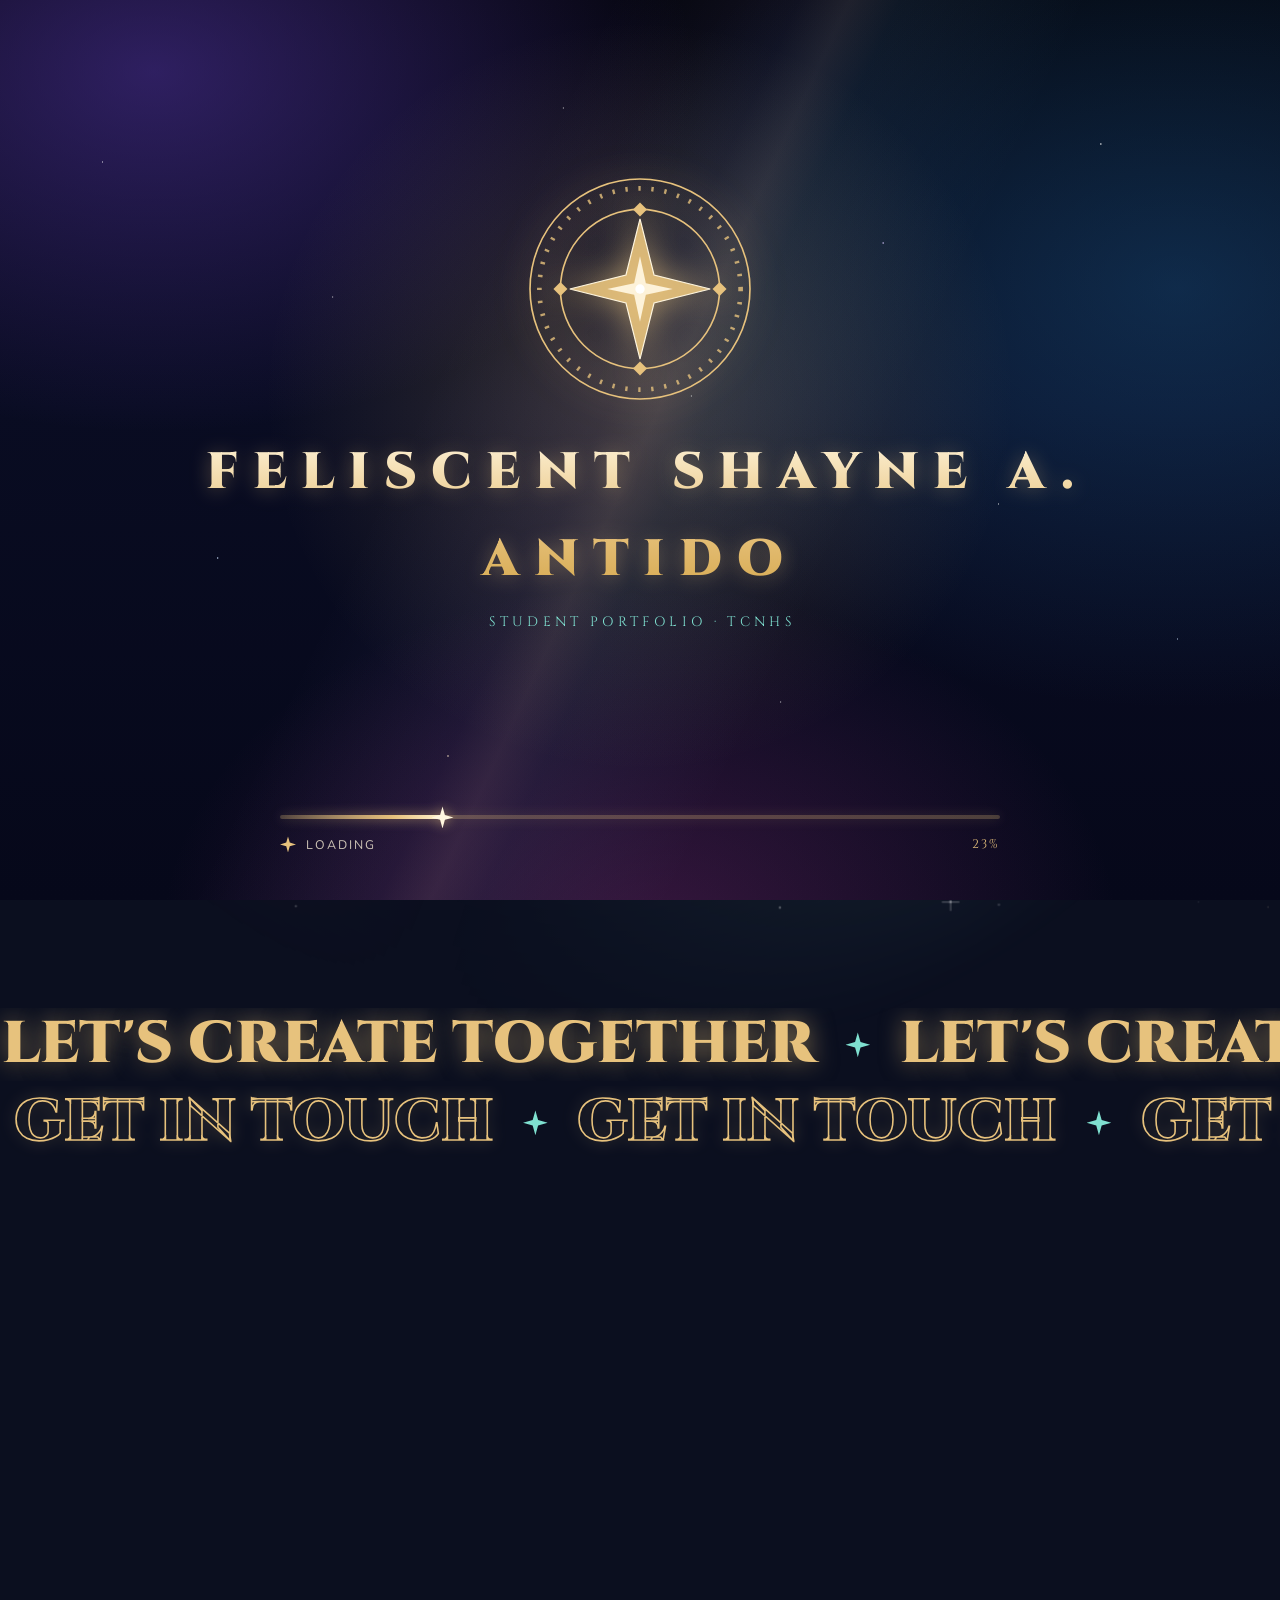
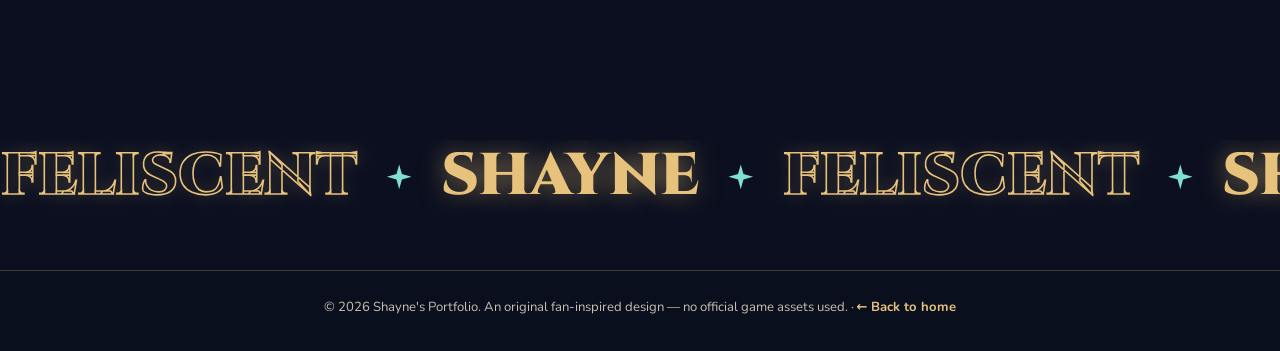
==== commit b6fc274a: "WAR IS OVER" ====
--- a/work.html
+++ b/work.html
@@ -27,6 +27,7 @@
   <link rel="stylesheet" href="style.css">
 
   <script src="js/theme.js"></script>
+  <script src="js/audio.js" defer></script>
   <script src="js/loader.js"></script>
   <script src="js/main.js" defer></script>
   <script src="js/meteors.js" defer></script>
@@ -39,10 +40,10 @@
   <script src="js/particles.js" defer></script>
   <script src="js/scrollfx.js" defer></script>
   <script src="js/showcase.js" defer></script>
+  <script src="js/artview.js" defer></script>
   <script src="js/marquee.js" defer></script>
   <script src="js/puzzle.js" defer></script>
   <script src="js/depth-bg.js" defer></script>
-  <script src="js/audio.js" defer></script>
 </head>
 
 <body>
@@ -61,8 +62,8 @@
         <path class="em-star em-star--small" d="M100 72 105 95 128 100 105 105 100 128 95 105 72 100 95 95Z"/>
         <circle class="em-core" cx="100" cy="100" r="4"/>
       </svg>
-      <p class="loader-title">[YOUR NAME]</p>
-      <p class="loader-sub">Student Portfolio · [YOUR SCHOOL]</p>
+      <p class="loader-title">Feliscent Shayne A. Antido</p>
+      <p class="loader-sub">Student Portfolio · TCNHS</p>
     </div>
     <div class="loader-bottom">
       <p class="loader-tip"><span>Tips</span><b id="loader-tip"></b></p>
@@ -89,7 +90,7 @@
     <div class="nav-inner">
       <a class="brand" href="index.html" aria-label="[YOUR NAME] — back to home page">
         <svg class="brand-star" viewBox="0 0 24 24" aria-hidden="true" focusable="false"><path d="M12 0 15 9 24 12 15 15 12 24 9 15 0 12 9 9Z"/></svg>
-        <span>[YOUR NAME]</span>
+        <span>Feliscent Shayne A. Antido</span>
       </a>
 
       <nav id="nav-menu" class="nav-links" aria-label="Main">
@@ -101,10 +102,10 @@
       </nav>
 
       <div class="nav-actions">
-        <button class="theme-toggle audio-toggle" id="audio-toggle" type="button" aria-label="Play music" aria-pressed="false" title="Play music">
-          <svg class="ic-off" viewBox="0 0 24 24" aria-hidden="true" focusable="false"><path d="M4 9.5h3.5L12 5.5v13l-4.5-4H4z"/><path d="M16 9.5l4.5 5M20.5 9.5l-4.5 5"/></svg>
-          <svg class="ic-on" viewBox="0 0 24 24" aria-hidden="true" focusable="false"><path d="M4 9.5h3.5L12 5.5v13l-4.5-4H4z"/><path d="M15.5 9a4.2 4.2 0 0 1 0 6M18.3 6.6a8 8 0 0 1 0 10.8"/></svg>
-        </button>
+     <button class="theme-toggle audio-toggle" id="audio-toggle" type="button" aria-label="Play music" aria-pressed="false" title="Play music">
+  <svg class="ic-off" viewBox="0 0 24 24" aria-hidden="true" focusable="false"><path d="M4 9.5h3.5L12 5.5v13l-4.5-4H4z"/><path d="M16 9.5l4.5 5M20.5 9.5l-4.5 5"/></svg>
+  <svg class="ic-on" viewBox="0 0 24 24" aria-hidden="true" focusable="false"><path d="M4 9.5h3.5L12 5.5v13l-4.5-4H4z"/><path d="M15.5 9a4.2 4.2 0 0 1 0 6M18.3 6.6a8 8 0 0 1 0 10.8"/></svg>
+</button>
         <button class="theme-toggle" id="theme-toggle" type="button" aria-label="Switch to light mode" aria-pressed="false">
           <svg class="icon-sun" viewBox="0 0 24 24" aria-hidden="true" focusable="false"><circle cx="12" cy="12" r="4.2"/><path d="M12 2.5v2.6M12 18.9v2.6M2.5 12h2.6M18.9 12h2.6M5.3 5.3l1.8 1.8M16.9 16.9l1.8 1.8M5.3 18.7l1.8-1.8M16.9 7.1l1.8-1.8"/></svg>
           <svg class="icon-moon" viewBox="0 0 24 24" aria-hidden="true" focusable="false"><path d="M20 14.5A8.5 8.5 0 1 1 9.5 4a7 7 0 0 0 10.5 10.5Z"/></svg>
@@ -122,8 +123,8 @@
       <div class="container">
         <header class="section-head section-head--row reveal">
           <div>
-            <p class="eyebrow">✦ Quest Log</p>
-            <h2 id="showcase-title" data-split>Chronicles of Student Adventures</h2>
+            <p class="eyebrow">✦ Creation Log</p>
+            <h2 id="showcase-title" data-split>Chronicles of My Creations</h2>
           </div>
           <div class="showcase-controls">
             <button class="arrow-btn" type="button" data-prev aria-label="Previous activities">
@@ -136,7 +137,7 @@
         </header>
       </div>
 
-      <p class="showcase-hint">Hover a card to pull it from the deck · click it to read the full quest ✦</p>
+      <p class="showcase-hint">Hover a card to pull it from the deck · click it to see the full artwork ✦</p>
 
       <div class="showcase-viewport" id="showcase-row-1" data-row data-speed="40"
            tabindex="0" role="region" aria-roledescription="carousel"
@@ -150,50 +151,87 @@
           <li class="project-slot">
             <article class="project-card panel" tabindex="0" aria-haspopup="dialog">
               <div class="project-thumb">
-                <span class="project-tag">LEADERSHIP</span>
-                <span>[PHOTO 1]</span>
+                <img src="c7dced34-ef5c-46cd-8143-612987062ce1.jpg" alt="[Describe the photo]">
+                <span></span>
                 <span class="rarity" aria-hidden="true">★★★★★</span>
               </div>
               <div class="project-body">
-                <h3>[Student Council / Org Officer]</h3>
-                <span class="project-meta">[Your Position] · [School Year]</span>
-                <p>[What you led, who you worked with, and the result. One or two sentences.]</p>
-                <!-- 🔗 YOUR LINK: change the href below (album, post, certificate, article...) -->
-                <a class="btn btn--small" href="https://example.com/[activity-1]" target="_blank" rel="noopener">Read the story <span aria-hidden="true">→</span></a>
-              </div>
-            </article>
-          </li>
-
-          <li class="project-slot">
-            <article class="project-card panel" tabindex="0" aria-haspopup="dialog">
-              <div class="project-thumb">
-                <span class="project-tag">COMPETITION</span>
-                <span>[PHOTO 2]</span>
+                <h3>Tomie - Junji ito</h3>
+                <span class="project-meta">2024</span>
+                <p>Tomie is a Japanese psychological horror manga series written and illustrated by Junji Ito, which debuted in 1987 in the shōjo magazine Monthly Halloween and won him the Kazuo Umezu Award.</p>
+              </div>
+            </article>
+          </li>
+
+          <li class="project-slot">
+            <article class="project-card panel" tabindex="0" aria-haspopup="dialog">
+              <div class="project-thumb">
+                <img src="096b97f1-19d6-4419-b2a7-31eef78780e1 (1).jpg" alt="[Describe the photo]">
+                <span></span>
                 <span class="rarity" aria-hidden="true">★★★★★</span>
               </div>
               <div class="project-body">
-                <h3>[Contest / Hackathon / Quiz Bee Name]</h3>
-                <span class="project-meta">[Placement or Award] · [Year]</span>
-                <p>[What the challenge was, your role in the team, and what you won or learned.]</p>
-                <!-- 🔗 YOUR LINK: change the href below (album, post, certificate, article...) -->
-                <a class="btn btn--small" href="https://example.com/[activity-2]" target="_blank" rel="noopener">Read the story <span aria-hidden="true">→</span></a>
-              </div>
-            </article>
-          </li>
-
-          <li class="project-slot">
-            <article class="project-card panel" tabindex="0" aria-haspopup="dialog">
-              <div class="project-thumb">
-                <span class="project-tag">EVENT</span>
-                <span>[PHOTO 3]</span>
+                <h3>Starry Night + Sunflowers</h3>
+                <span class="project-meta">2025</span>
+                <p>A vibrant depiction of Van Gogh's famous painting, showcasing the swirling skies and radiant sunflowers.</p>
+              </div>
+            </article>
+          </li>
+          <li class="project-slot">
+            <article class="project-card panel" tabindex="0" aria-haspopup="dialog">
+              <div class="project-thumb">
+                <img src="07a1c8f1-197a-444c-be8e-86bc8280dae5.jpg" alt="[Describe the photo]">
+                <span></span>
                 <span class="rarity" aria-hidden="true">★★★★</span>
               </div>
               <div class="project-body">
-                <h3>[Event You Organized or Joined]</h3>
-                <span class="project-meta">[Committee / Role] · [Month Year]</span>
-                <p>[What happened at the event, your part in making it work, and how it went.]</p>
-                <!-- 🔗 YOUR LINK: change the href below (album, post, certificate, article...) -->
-                <a class="btn btn--small" href="https://example.com/[activity-3]" target="_blank" rel="noopener">Read the story <span aria-hidden="true">→</span></a>
+                <h3>My Beloved Venti - Genshin Impact</h3>
+                <span class="project-meta">2024</span>
+                <p>My artwork of the Anemo Archon Barbatos/Venti from the game Genshin Impact.</p>
+              </div>
+            </article>
+          </li>
+                    <li class="project-slot">
+            <article class="project-card panel" tabindex="0" aria-haspopup="dialog">
+              <div class="project-thumb">
+                <img src="db5498ba-22a4-4d1d-909f-3a3da0215c22.jpg" alt="[Describe artwork 4]">
+                <span></span>
+                <span class="rarity" aria-hidden="true">★★★★★</span>
+              </div>
+              <div class="project-body">
+                <h3>Monster</h3>
+                <span class="project-meta">2025</span>
+                <p>A haunting portrayal of a monster, exploring themes of fear and the unknown.</p>
+              </div>
+            </article>
+          </li>
+
+          <li class="project-slot">
+            <article class="project-card panel" tabindex="0" aria-haspopup="dialog">
+              <div class="project-thumb">
+                <img src="58d5f1fe-57eb-4ff2-a818-ed0a033a9a8f.jpg" alt="[Describe artwork 5]">
+                <span></span>
+                <span class="rarity" aria-hidden="true">★★★★</span>
+              </div>
+              <div class="project-body">
+                <h3>Fallen Angel</h3>
+                <span class="project-meta">2025</span>
+                <p>A poignant depiction of a fallen angel, examining themes of oppression and loss.</p>
+              </div>
+            </article>
+          </li>
+
+          <li class="project-slot">
+            <article class="project-card panel" tabindex="0" aria-haspopup="dialog">
+              <div class="project-thumb">
+                <img src="3417ef95-05a3-4288-aeba-7ecd1e17a19e.jpg" alt="[Describe artwork 6]">
+                <span></span>
+                <span class="rarity" aria-hidden="true">★★★★</span>
+              </div>
+              <div class="project-body">
+                <h3>Osaki and Hachi</h3>
+                <span class="project-meta">2026</span>
+                <p>fan-art of the characters from NANA</p>
               </div>
             </article>
           </li>
@@ -230,13 +268,13 @@
             <div class="contact-card panel">
               <p class="eyebrow">✦ Contact</p>
               <h2 id="contact-title">Join My Party</h2>
-              <p>[A short invitation: looking for teammates, org partnerships, speaking invites, or just a friendly hello from fellow students.]</p>
+              <p>Let's connect and create something amazing together!</p>
 
               <!-- 🔗 YOUR LINKS: change each href (the link) AND the [text] shown under the name -->
               <ul class="contact-links">
-                <li><a href="mailto:you@example.com">Email <span>[you@example.com]</span></a></li>
-                <li><a href="https://github.com/[username]" target="_blank" rel="noopener">GitHub <span>[@username]</span></a></li>
-                <li><a href="https://facebook.com/[username]" target="_blank" rel="noopener">Facebook <span>[/username]</span></a></li>
+                <li><a href="mailto:shinwoah@gmail.com">Email <span>shinwoah@gmail.com</span></a></li>
+                <li><a href="https://github.com/shin-shin0" target="_blank" rel="noopener">GitHub <span>[@shin-shin0]</span></a></li>
+                <li><a href="https://www.facebook.com/ssshayneeee/&show_community_rollback=false&show_follower_visibility_disclosure=false&bypass_exit_warning=true" target="_blank" rel="noopener">Facebook <span>ssshayneeee/Shayne</span></a></li>
               </ul>
               <span class="sheen" aria-hidden="true"></span>
             </div>
@@ -255,8 +293,8 @@
       <div class="marquee-rows" aria-hidden="true">
         <div class="marquee-row" data-marquee data-speed="65" data-dir="1">
           <div class="marquee-track"><div class="marquee-set">
-            <span class="m-item m-outline">[Your Name]</span><span class="m-star"></span>
-            <span class="m-item m-solid">[Your Name]</span><span class="m-star"></span>
+            <span class="m-item m-outline">Feliscent</span><span class="m-star"></span>
+            <span class="m-item m-solid">Shayne</span><span class="m-star"></span>
           </div></div>
         </div>
       </div>
@@ -264,7 +302,7 @@
   </main>
 
   <footer class="site-footer">
-    <p>© <span id="year">2026</span> [YOUR NAME]. An original fan-inspired design — no official game assets used. · <a href="index.html">← Back to home</a></p>
+    <p>© <span id="year">2026</span> Shayne's Portfolio. An original fan-inspired design — no official game assets used. · <a href="index.html">← Back to home</a></p>
   </footer>
 </body>
 </html>
--- a/style.css
+++ b/style.css
@@ -1714,4 +1714,67 @@
 
 @media (prefers-reduced-motion: reduce) {
   .namecard, .hb-book-wrap, .namecard::after, .hb-book-wrap::after { animation: none; }
-}+}
+
+/* =====================================================================
+   CREATION LOG: full-artwork viewer (js/artview.js)
+   ===================================================================== */
+
+/* in the presented card, the picture shows it can be clicked */
+.stage-card .project-thumb { cursor: zoom-in; }
+.stage-card .project-thumb img { cursor: zoom-in; }
+.stage-card .project-thumb::before {
+  content: "⤢ View full artwork";
+  position: absolute; right: 10px; bottom: 8px; z-index: 3; pointer-events: none;
+  padding: .18rem .6rem; border-radius: 999px;
+  font-family: var(--font-body); font-weight: 700; font-size: .62rem; letter-spacing: .08em;
+  color: #1a1530; background: linear-gradient(135deg, #fff3cf, var(--gold));
+  box-shadow: 0 2px 10px rgba(0, 0, 0, .35);
+}
+
+/* the full-artwork overlay (sits above the card stage, z-index 9000) */
+.art-view {
+  position: fixed; inset: 0; z-index: 9500; overflow: hidden;
+  background: rgba(3, 5, 16, .86);
+  -webkit-backdrop-filter: blur(10px); backdrop-filter: blur(10px);
+  opacity: 0; transition: opacity .4s ease;
+  touch-action: none;
+}
+:root[data-theme="light"] .art-view { background: rgba(214, 238, 255, .82); }
+.art-view.is-open { opacity: 1; }
+
+.art-view-frame { position: absolute; margin: 0; will-change: transform; cursor: zoom-in; }
+.art-view-frame.is-zoomed { cursor: grab; }
+.art-view-frame.is-panning { cursor: grabbing; }
+.art-view-frame img {
+  display: block; width: 100%; height: 100%;
+  object-fit: contain;               /* the whole artwork, never cropped */
+  border-radius: 4px;
+  border: 1px solid rgba(var(--gold-rgb), .55);
+  box-shadow: 0 30px 90px rgba(0, 0, 0, .6), 0 0 60px rgba(var(--gold-rgb), .3);
+  user-select: none; -webkit-user-drag: none;
+  transform-origin: 50% 50%;
+  will-change: transform;
+}
+
+.art-view-close {
+  position: absolute; top: 1.1rem; right: 1.1rem; z-index: 3;
+  width: 46px; height: 46px; display: grid; place-items: center;
+  border: 1px solid var(--gold); border-radius: 50%;
+  background: var(--round-btn-bg); color: var(--gold);
+  font-size: 1.2rem; cursor: pointer;
+}
+.art-view-hint {
+  position: absolute; left: 0; right: 0; bottom: 1.1rem; text-align: center; pointer-events: none;
+  font-size: .8rem; letter-spacing: .12em; text-transform: uppercase; color: var(--text-soft);
+}
+
+@media (prefers-reduced-motion: reduce) {
+  .art-view { transition: none; }
+}
+/* ---------- audio button ---------- */
+.audio-toggle .ic-on { display: none; }
+.audio-toggle.is-on .ic-on { display: block; }
+.audio-toggle.is-on .ic-off { display: none; }
+.audio-toggle.is-on { box-shadow: 0 0 16px rgba(var(--gold-rgb), .55); }
+.audio-toggle.is-error { opacity: .5; }
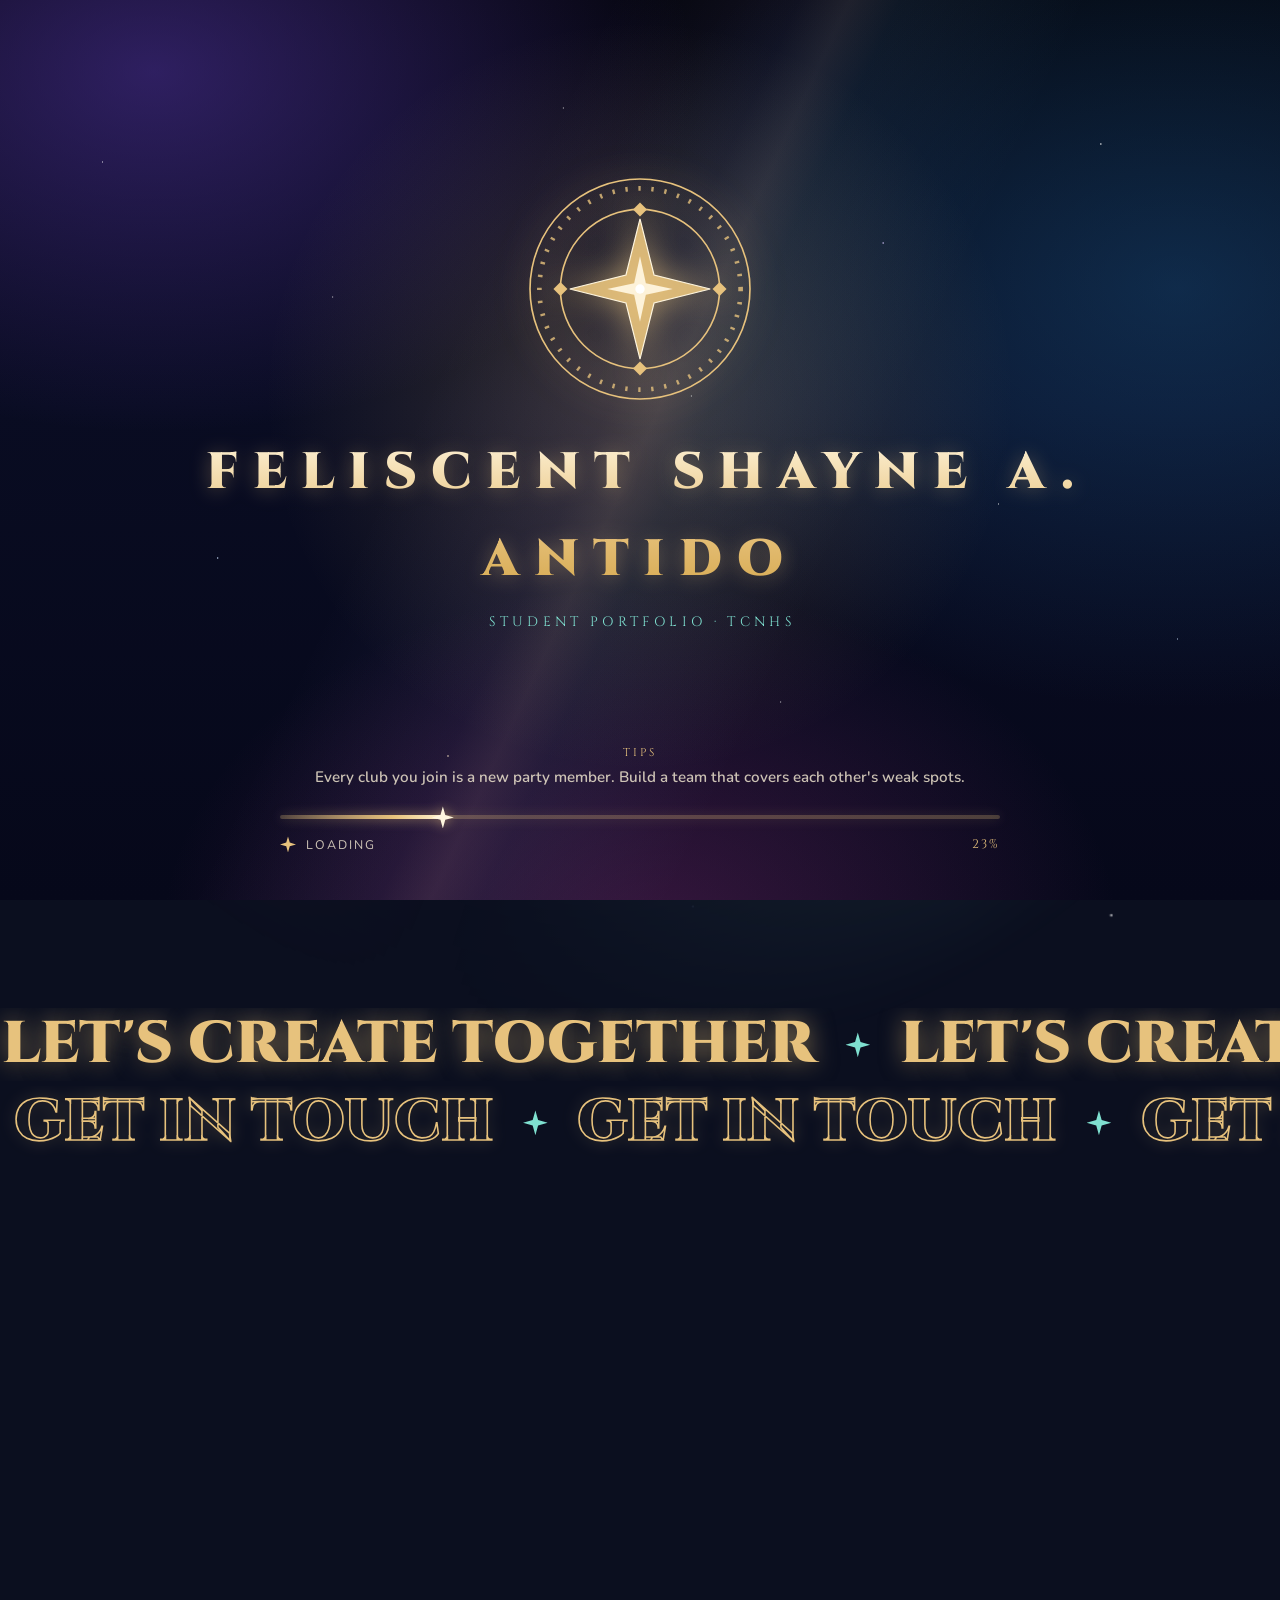
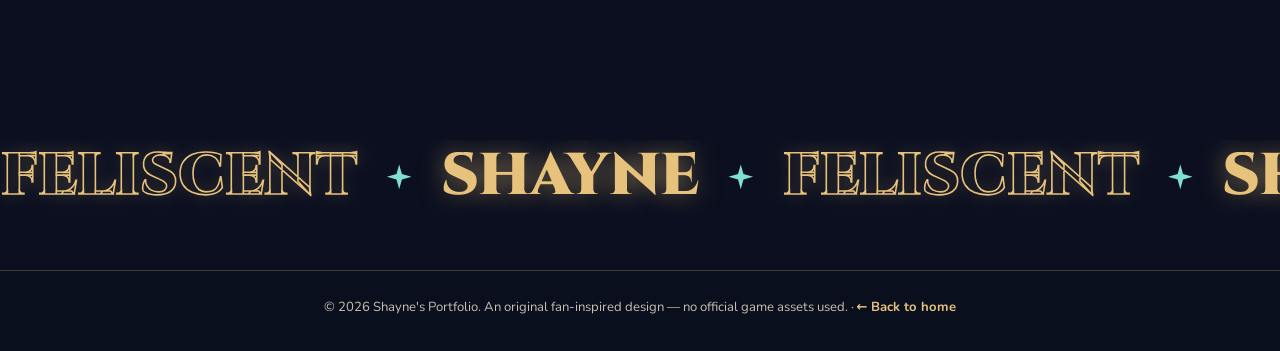
==== commit b82b1a5b: "im tired boss" ====
--- a/work.html
+++ b/work.html
@@ -273,7 +273,7 @@
               <!-- 🔗 YOUR LINKS: change each href (the link) AND the [text] shown under the name -->
               <ul class="contact-links">
                 <li><a href="mailto:shinwoah@gmail.com">Email <span>shinwoah@gmail.com</span></a></li>
-                <li><a href="https://github.com/shin-shin0" target="_blank" rel="noopener">GitHub <span>[@shin-shin0]</span></a></li>
+                <li><a href="https://github.com/shin-shin0" target="_blank" rel="noopener">GitHub <span>@shin-shin0</span></a></li>
                 <li><a href="https://www.facebook.com/ssshayneeee/&show_community_rollback=false&show_follower_visibility_disclosure=false&bypass_exit_warning=true" target="_blank" rel="noopener">Facebook <span>ssshayneeee/Shayne</span></a></li>
               </ul>
               <span class="sheen" aria-hidden="true"></span>
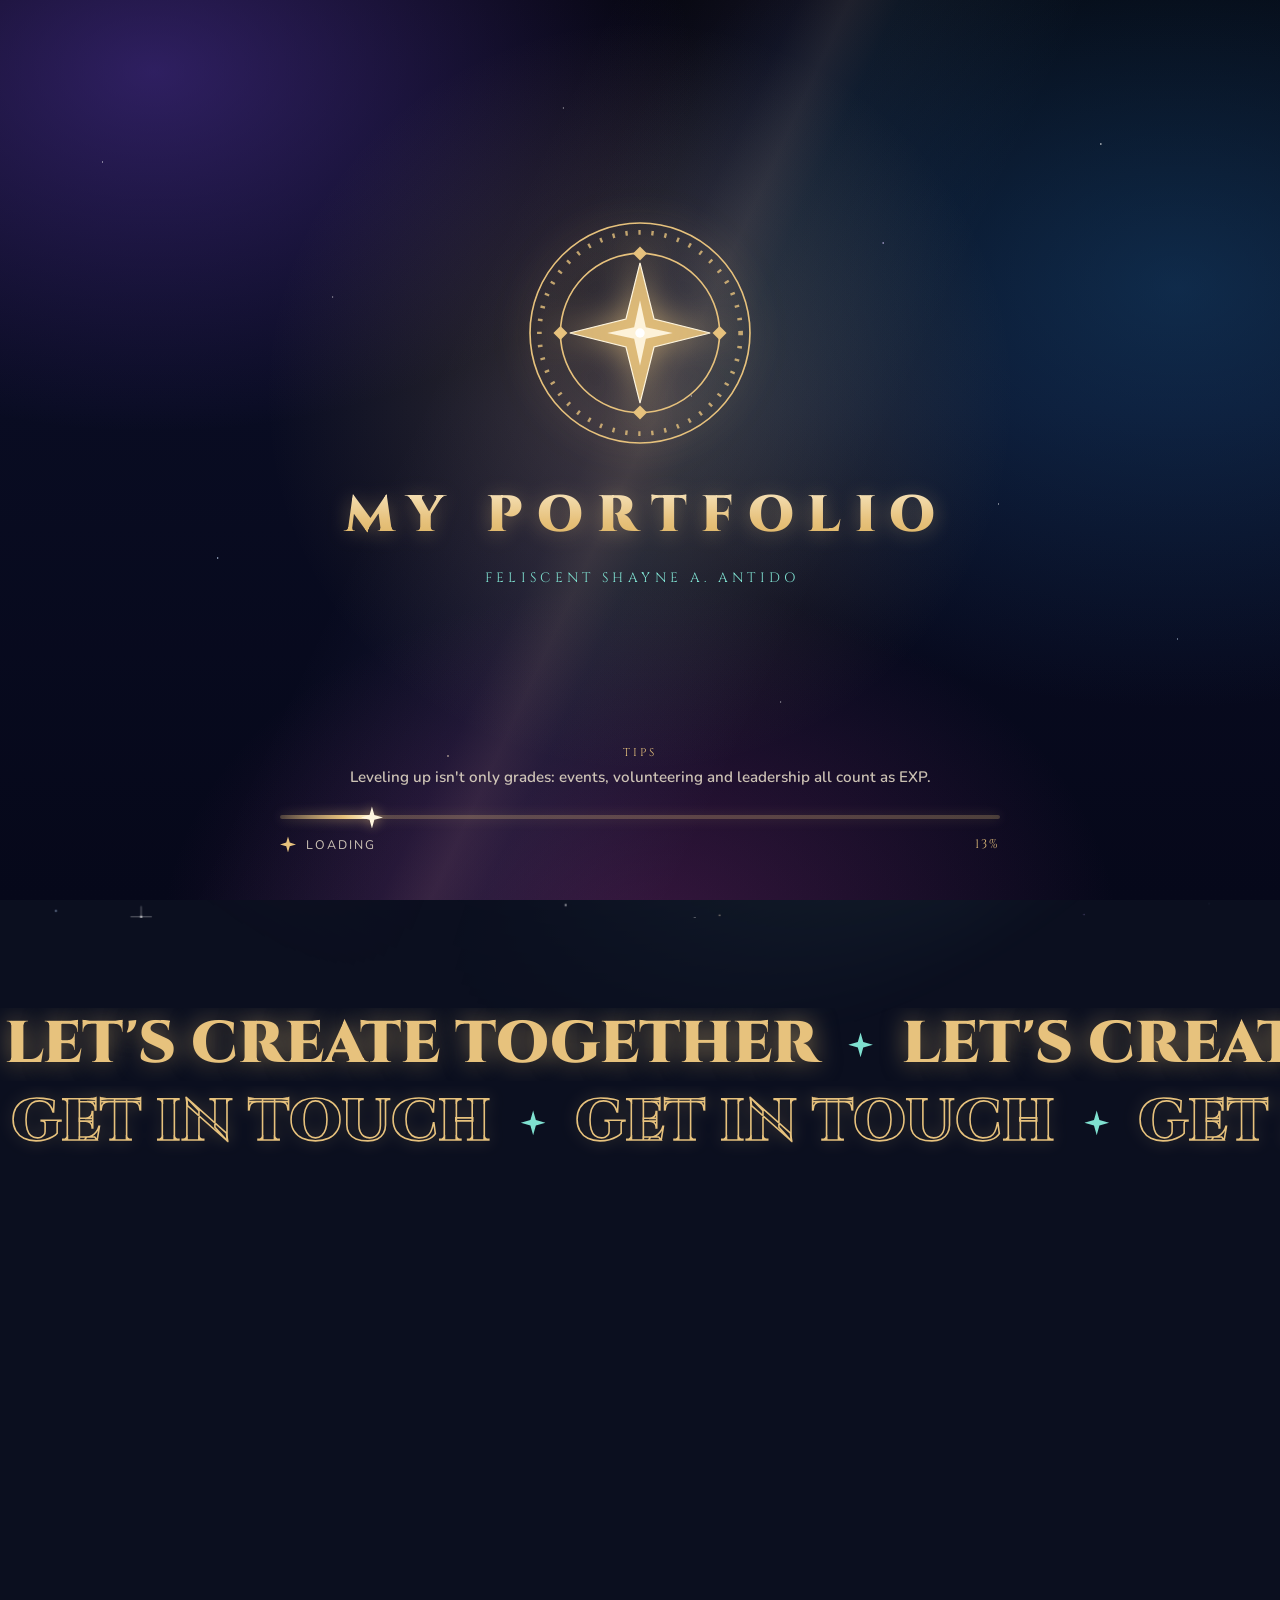
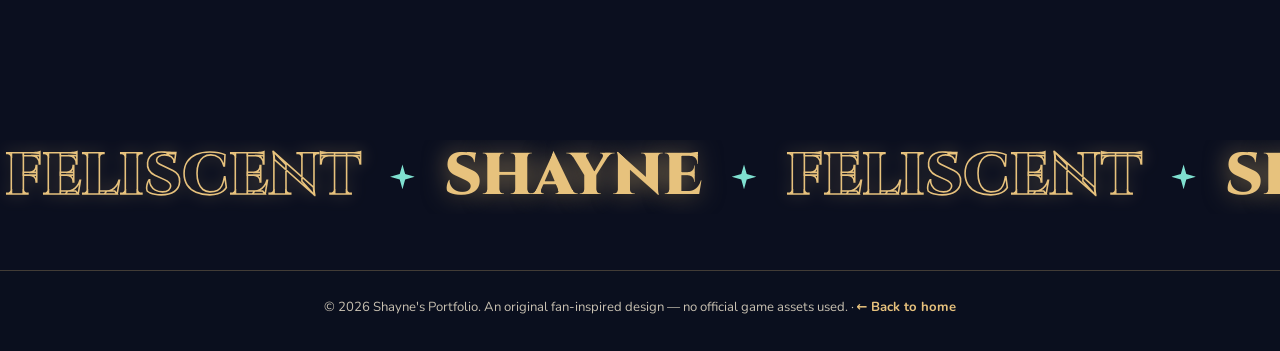
==== commit 505089be: "did this w/o coffee" ====
--- a/work.html
+++ b/work.html
@@ -15,7 +15,7 @@
 <head>
   <meta charset="utf-8">
   <meta name="viewport" content="width=device-width, initial-scale=1">
-  <title>Quest Log &amp; Contact — [YOUR NAME]</title>
+  <title>Quest Log &amp; Contact — MY PORTFOLIO</title>
   <meta name="description" content="[Student activities, events and achievements of YOUR NAME, and how to get in touch.]">
   <meta name="theme-color" content="#0b0f1f">
 
@@ -62,8 +62,8 @@
         <path class="em-star em-star--small" d="M100 72 105 95 128 100 105 105 100 128 95 105 72 100 95 95Z"/>
         <circle class="em-core" cx="100" cy="100" r="4"/>
       </svg>
-      <p class="loader-title">Feliscent Shayne A. Antido</p>
-      <p class="loader-sub">Student Portfolio · TCNHS</p>
+      <p class="loader-title">MY PORTFOLIO</p>
+      <p class="loader-sub">Feliscent Shayne A. Antido</p>
     </div>
     <div class="loader-bottom">
       <p class="loader-tip"><span>Tips</span><b id="loader-tip"></b></p>
@@ -88,9 +88,9 @@
   <!-- ===== NAVBAR ===== -->
   <header class="site-header" id="site-header">
     <div class="nav-inner">
-      <a class="brand" href="index.html" aria-label="[YOUR NAME] — back to home page">
+      <a class="brand" href="index.html" aria-label="MY PORTFOLIO — back to home page">
         <svg class="brand-star" viewBox="0 0 24 24" aria-hidden="true" focusable="false"><path d="M12 0 15 9 24 12 15 15 12 24 9 15 0 12 9 9Z"/></svg>
-        <span>Feliscent Shayne A. Antido</span>
+        <span>MY PORTFOLIO</span>
       </a>
 
       <nav id="nav-menu" class="nav-links" aria-label="Main">
